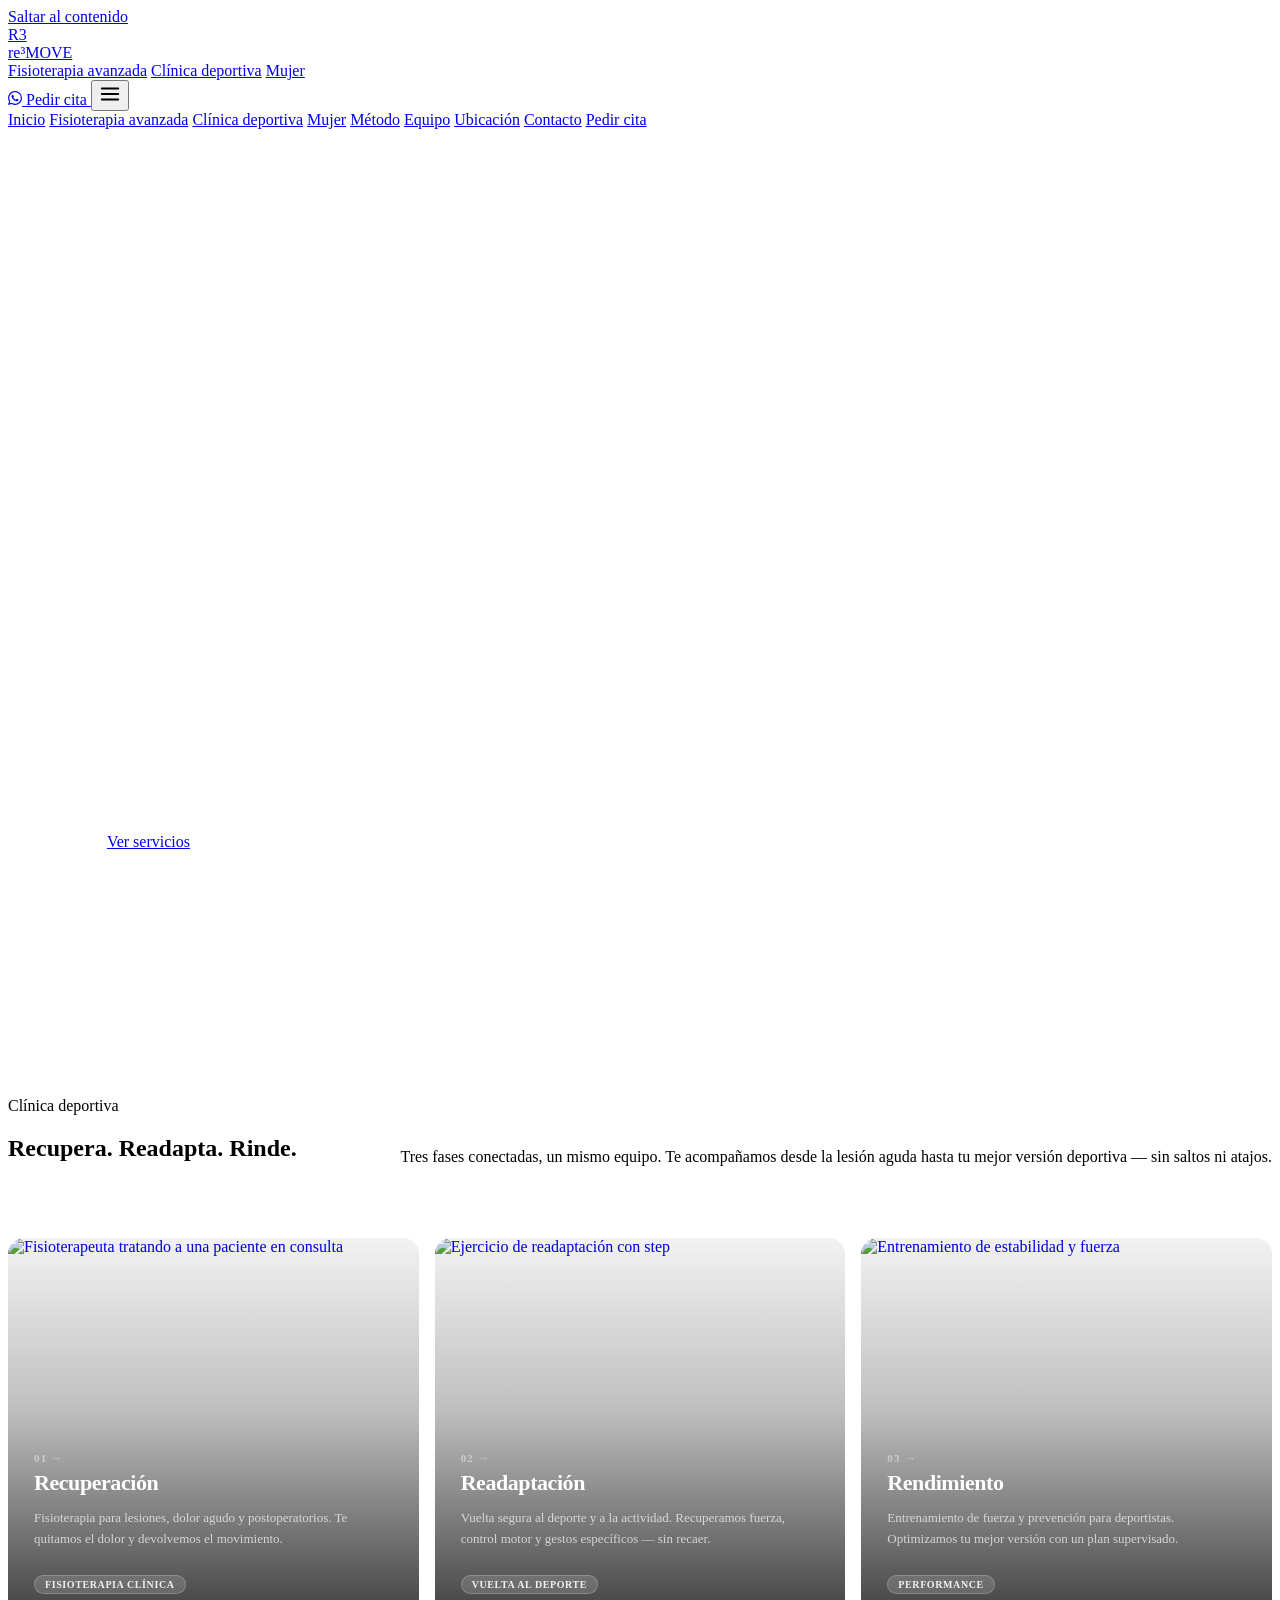
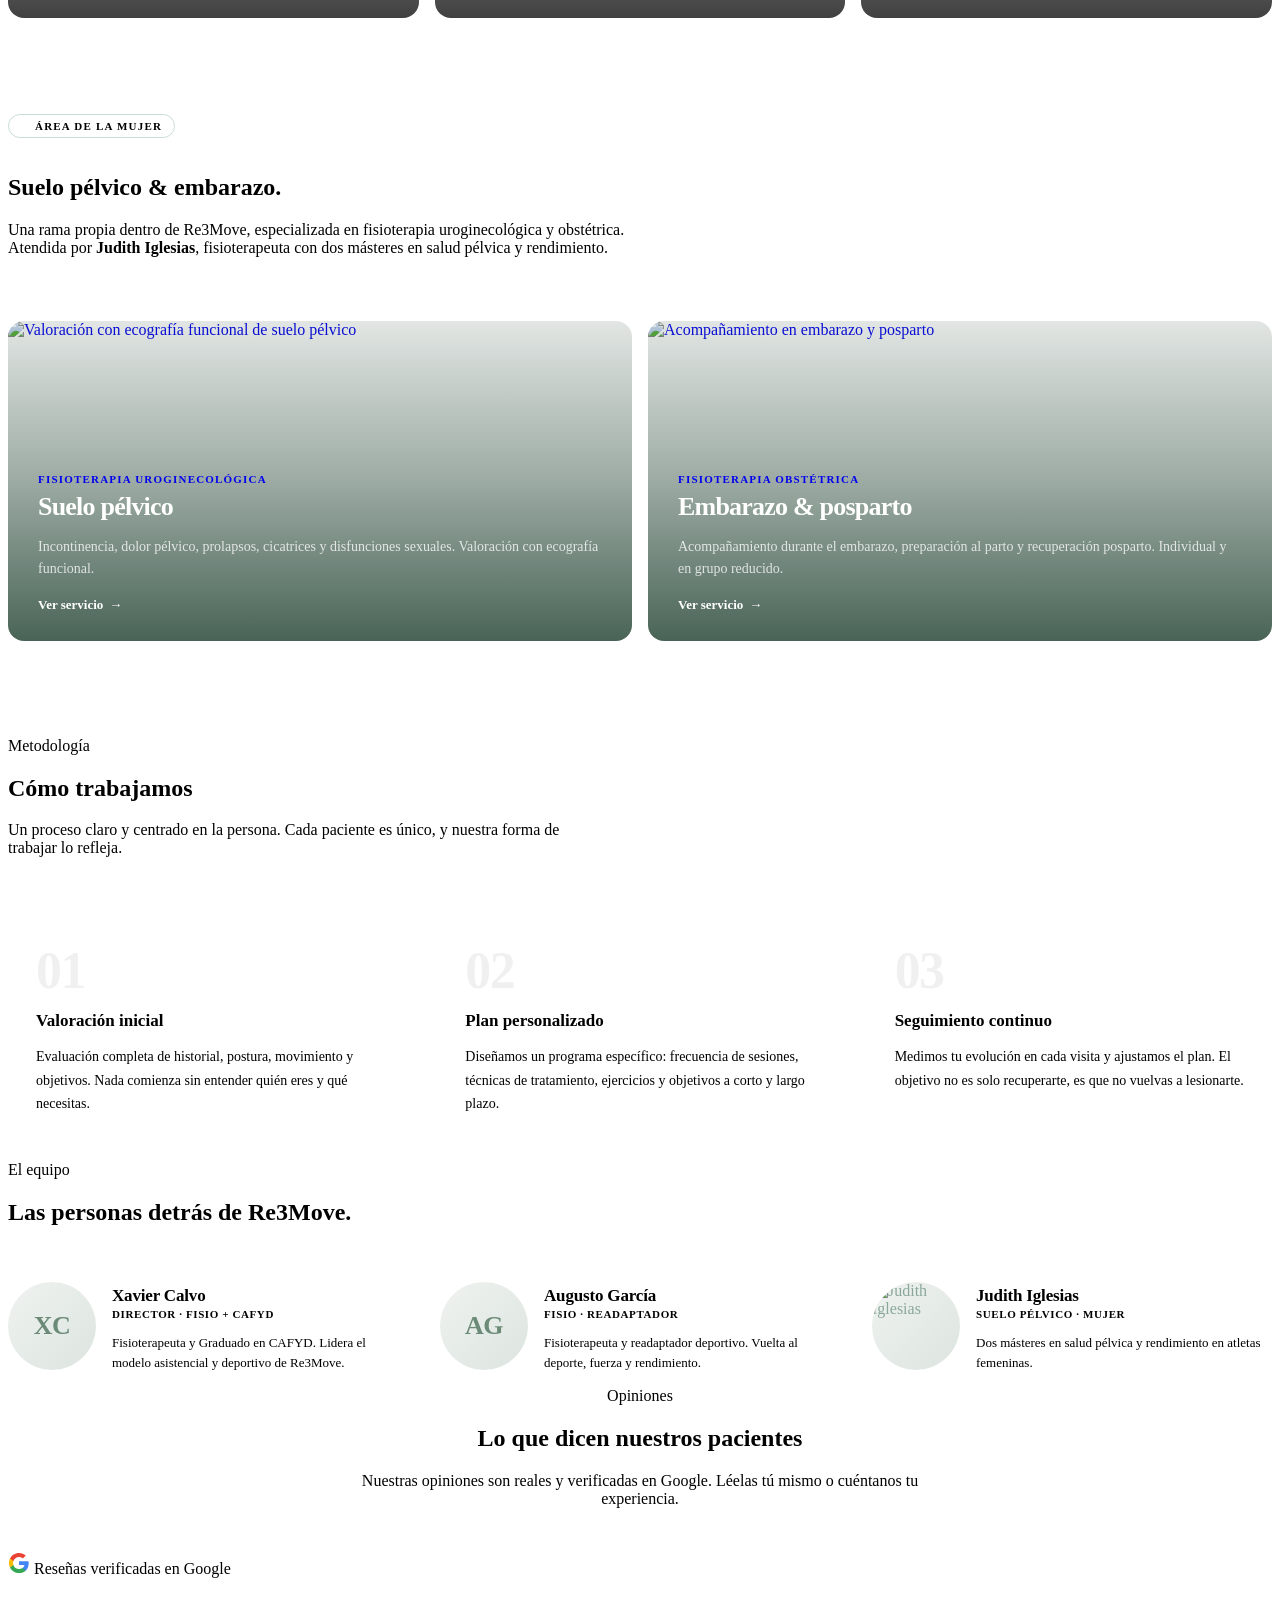
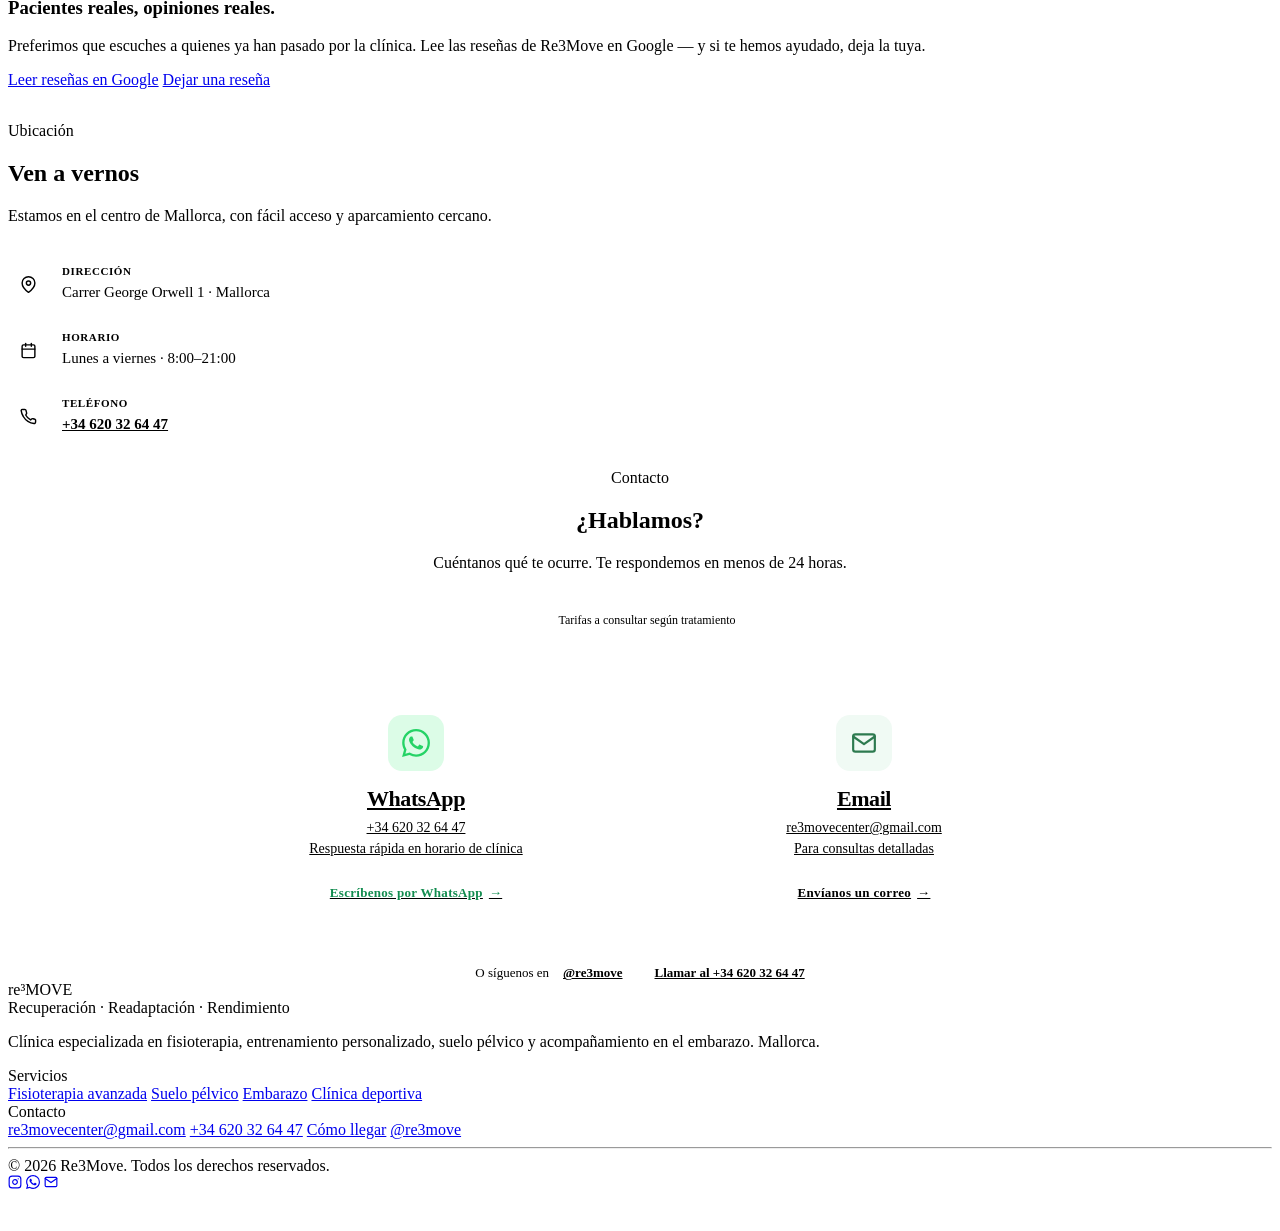
==== public/index.html @ 31ee83a0 "feat(nav): restaurar barra inline en escritorio (3 servicios + Pedir cita) junto a la hamburguesa - " ====
<!DOCTYPE html>
<html lang="es">
<head>
<meta charset="UTF-8">
<meta name="viewport" content="width=device-width, initial-scale=1.0">
<meta name="description" content="Re3Move — Clínica de Recuperación, Readaptación y Rendimiento. Fisioterapia, entrenamiento personalizado, suelo pélvico y embarazo en Mallorca.">
<title>Re3Move — Clínica de Fisioterapia en Mallorca</title>
<link rel="icon" href="/assets/favicon.svg" type="image/svg+xml">
<link rel="apple-touch-icon" href="/assets/icon.svg">
<link rel="canonical" href="https://re3move.es/">
<meta property="og:type" content="website">
<meta property="og:title" content="Re3Move — Clínica de Fisioterapia en Mallorca">
<meta property="og:description" content="Clínica de Recuperación, Readaptación y Rendimiento. Fisioterapia especializada, entrenamiento y suelo pélvico en Mallorca.">
<meta property="og:image" content="/assets/photos/clinic-02-physio-baby.jpeg">
<meta property="og:locale" content="es_ES">
<meta property="og:url" content="https://re3move.es/">
<meta property="og:site_name" content="Re3Move">
<meta property="og:image:alt" content="Re3Move — clínica de fisioterapia en Palma de Mallorca">
<meta name="twitter:card" content="summary_large_image">
<meta name="twitter:title" content="Re3Move — Clínica de Fisioterapia en Mallorca">
<meta name="twitter:description" content="Clínica de Recuperación, Readaptación y Rendimiento. Fisioterapia especializada, entrenamiento y suelo pélvico en Mallorca.">
<meta name="twitter:image" content="/assets/photos/clinic-02-physio-baby.jpeg">
<meta name="theme-color" content="#3a5748">
<meta name="robots" content="index,follow">
<link rel="preconnect" href="https://fonts.googleapis.com">
<link rel="preconnect" href="https://fonts.gstatic.com" crossorigin>
<link rel="stylesheet" href="https://fonts.googleapis.com/css2?family=Syne:wght@400;500;600;700;800&family=DM+Sans:ital,opsz,wght@0,9..40,300;0,9..40,400;0,9..40,500;0,9..40,600;1,9..40,400&family=Barlow+Condensed:wght@500;600;700;800&display=swap">
<link rel="stylesheet" href="/assets/styles.css">
<script type="application/ld+json">
{
  "@context": "https://schema.org",
  "@type": "PhysicalTherapist",
  "name": "Re3Move",
  "address": {
    "@type": "PostalAddress",
    "streetAddress": "Carrer George Orwell 1",
    "addressLocality": "Palma",
    "addressRegion": "Mallorca",
    "addressCountry": "ES"
  },
  "telephone": "+34620326447",
  "email": "re3movecenter@gmail.com",
  "url": "https://re3move.es",
  "openingHours": "Mo-Fr 08:00-21:00",
  "image": "https://re3move.es/assets/photos/clinic-02-physio-baby.jpeg",
  "areaServed": "Palma de Mallorca",
  "sameAs": ["https://www.instagram.com/re3move/"],
  "hasMap": "https://maps.google.com/maps?q=Carrer%20George%20Orwell%201%2C%2007002%20Palma%2C%20Illes%20Balears"
}
</script>
<style>
/* ══════════════════ HERO ═════════════════════════════ */
.hero { min-height: 100vh; background: var(--logo-bg); display: flex; align-items: center; position: relative; overflow: hidden; padding-top: 68px; }
.hero::after { content:''; position:absolute; inset:0; background: radial-gradient(ellipse 70% 60% at 80% 40%, rgba(255,255,255,0.04) 0%, transparent 65%); pointer-events:none; }
.hero-inner { position: relative; z-index: 2; padding: 80px 0; }
.hero-kicker { display: flex; align-items: center; gap: 10px; margin-bottom: 28px; }
.hero-kicker-line { width: 28px; height: 1.5px; background: rgba(255,255,255,0.3); flex-shrink: 0; }
.hero-kicker-text { font-family: var(--font-b); font-size: 12px; font-weight: 500; color: rgba(255,255,255,0.45); letter-spacing: 1.2px; text-transform: uppercase; }
.hero-title { font-family: var(--font-h); font-weight: 800; font-size: clamp(48px, 7.5vw, 96px); color: #fff; line-height: 1.0; letter-spacing: -0.04em; margin-bottom: 28px; }
.hero-title span { color: var(--green-b); }
.hero-sub { font-size: clamp(15px, 1.8vw, 19px); color: rgba(255,255,255,0.5); max-width: 520px; line-height: 1.65; margin-bottom: 44px; font-weight: 300; }
.hero-actions { display: flex; align-items: center; gap: 14px; flex-wrap: wrap; }
.hero-actions .btn-wa { background: rgba(255,255,255,0.12); color: #fff; border: 1.5px solid rgba(255,255,255,0.35); }
.hero-actions .btn-wa:hover { background: rgba(255,255,255,0.22); border-color: rgba(255,255,255,0.6); }
.hero-bottom { display: flex; align-items: center; gap: 32px; margin-top: 72px; padding-top: 36px; border-top: 1px solid rgba(255,255,255,0.07); flex-wrap: wrap; }
.hero-stat { display: flex; flex-direction: column; gap: 2px; }
.hero-stat-num { font-family: var(--font-k); font-weight: 800; font-size: 32px; color: #fff; letter-spacing: -0.03em; line-height: 1; }
.hero-stat-label { font-size: 12px; color: rgba(255,255,255,0.38); letter-spacing: 0.3px; }
.hero-divider { width: 1px; height: 36px; background: rgba(255,255,255,0.1); }

/* ══════════════════ SERVICES ═════════════════════════ */
.services { background: var(--white); }
.services-header { display: flex; justify-content: space-between; align-items: flex-end; margin-bottom: 56px; flex-wrap: wrap; gap: 20px; }
.services-grid { display: grid; grid-template-columns: repeat(3, 1fr); gap: 16px; }
.service-card { border-radius: 16px; overflow: hidden; position: relative; height: 380px; cursor: default; transition: transform 0.2s; display: block; }
.service-card:hover { transform: translateY(-3px); }
.service-card:hover .service-overlay { background: linear-gradient(to top, rgba(0,0,0,0.82) 0%, rgba(0,0,0,0.3) 55%, rgba(0,0,0,0.1) 100%); }
.service-bg { position: absolute; inset: 0; width: 100%; height: 100%; object-fit: cover; object-position: center; transition: transform 0.4s ease; display: block; }
.service-card:hover .service-bg { transform: scale(1.04); }
.service-overlay { position: absolute; inset: 0; background: linear-gradient(to top, rgba(0,0,0,0.75) 0%, rgba(0,0,0,0.25) 55%, rgba(0,0,0,0.05) 100%); transition: background 0.3s; }
.service-body { position: absolute; bottom: 0; left: 0; right: 0; padding: 24px 26px; z-index: 2; }
.service-num { font-family: var(--font-k); font-weight: 700; font-size: 11px; letter-spacing: 1.2px; color: rgba(255,255,255,0.45); margin-bottom: 6px; text-transform: uppercase; }
.service-name { font-family: var(--font-h); font-weight: 800; font-size: 22px; color: #fff; margin-bottom: 8px; letter-spacing: -0.02em; line-height: 1.15; }
.service-desc { font-size: 13px; color: rgba(255,255,255,0.7); line-height: 1.6; }
.service-tag { display: inline-block; margin-top: 12px; font-size: 10px; font-weight: 700; letter-spacing: 0.6px; color: rgba(255,255,255,0.9); background: rgba(255,255,255,0.15); border: 1px solid rgba(255,255,255,0.2); padding: 3px 10px; border-radius: 20px; text-transform: uppercase; }

/* ══════════════════ MUJER ════════════════════════════ */
.mujer { background: var(--bg); padding: 96px 0; }
.mujer-header { display: flex; justify-content: space-between; align-items: flex-end; margin-bottom: 48px; flex-wrap: wrap; gap: 20px; }
.mujer-grid { display: grid; grid-template-columns: 1fr 1fr; gap: 16px; }
.mujer-card { position: relative; height: 320px; border-radius: 16px; overflow: hidden; display: block; transition: transform 0.2s; }
.mujer-card:hover { transform: translateY(-3px); }
.mujer-card:hover .mujer-bg { transform: scale(1.04); }
.mujer-bg { position: absolute; inset: 0; width: 100%; height: 100%; object-fit: cover; object-position: center; transition: transform 0.4s ease; display: block; }
.mujer-overlay { position: absolute; inset: 0; background: linear-gradient(to top, rgba(58,87,72,0.92) 0%, rgba(58,87,72,0.5) 50%, rgba(58,87,72,0.15) 100%); }
.mujer-body { position: absolute; bottom: 0; left: 0; right: 0; padding: 28px 30px; z-index: 2; }
.mujer-eyebrow { font-family: var(--font-b); font-size: 11px; font-weight: 700; letter-spacing: 1.2px; text-transform: uppercase; color: var(--green-b); margin-bottom: 8px; }
.mujer-name { font-family: var(--font-h); font-weight: 800; font-size: 26px; color: #fff; margin-bottom: 10px; letter-spacing: -0.03em; line-height: 1.1; }
.mujer-desc { font-size: 14px; color: rgba(255,255,255,0.78); line-height: 1.6; margin-bottom: 14px; }
.mujer-cta { display: inline-flex; align-items: center; gap: 6px; font-size: 13px; font-weight: 600; color: #fff; }
.mujer-cta::after { content:'→'; transition: transform 0.2s; }
.mujer-card:hover .mujer-cta::after { transform: translateX(4px); }
.mujer-intro { max-width: 640px; }
.mujer-tag { display: inline-flex; align-items: center; gap: 8px; font-size: 11px; font-weight: 700; letter-spacing: 1.2px; text-transform: uppercase; color: var(--green); background: var(--white); border: 1px solid rgba(45,122,79,0.25); padding: 5px 12px; border-radius: 20px; margin-bottom: 16px; }
.mujer-tag-dot { width: 6px; height: 6px; border-radius: 50%; background: var(--green-b); }

/* ══════════════════ METHODOLOGY ══════════════════════ */
.method { background: var(--bg); }
.method-header { max-width: 600px; margin-bottom: 56px; }
.method-steps { display: grid; grid-template-columns: repeat(3, 1fr); gap: 24px; }
.method-step { background: var(--white); border: 1px solid var(--border); border-radius: 14px; padding: 32px 28px; }
.method-num { font-family: var(--font-k); font-weight: 800; font-size: 52px; color: rgba(0,0,0,0.06); line-height: 1; margin-bottom: 14px; letter-spacing: -0.03em; }
.method-name { font-family: var(--font-h); font-weight: 700; font-size: 17px; color: var(--ink); margin-bottom: 10px; }
.method-desc { font-size: 14px; color: var(--muted); line-height: 1.65; }

/* ══════════════════ TEAM ═════════════════════════════ */
.team { background: var(--white); }
.team-header { margin-bottom: 56px; }
.team-grid { display: grid; grid-template-columns: repeat(3, 1fr); gap: 32px; }
.team-card { display: flex; gap: 16px; align-items: flex-start; }
.team-photo { width: 88px; height: 88px; flex-shrink: 0; border-radius: 50%; overflow: hidden; background: linear-gradient(135deg, #eef2f0, #dde5e0); border: 1px solid var(--border); display: flex; align-items: center; justify-content: center; color: #8aa89a; }
.team-photo img { width: 100%; height: 100%; object-fit: cover; object-position: center top; display: block; }
.team-photo-initials { font-family: var(--font-h); font-weight: 800; font-size: 26px; color: #6b8a78; letter-spacing: -0.02em; }
.team-info { flex: 1; min-width: 0; padding-top: 4px; }
.team-name { font-family: var(--font-h); font-weight: 700; font-size: 17px; color: var(--ink); margin-bottom: 2px; letter-spacing: -0.01em; }
.team-role { font-size: 11px; font-weight: 700; color: var(--green); margin-bottom: 8px; text-transform: uppercase; letter-spacing: 0.6px; }
.team-bio { font-size: 13px; color: var(--muted); line-height: 1.6; }

/* ══════════════════ LOCATION ═════════════════════════ */
.location { background: var(--bg); }
.location-inner { display: grid; grid-template-columns: 1fr 1fr; gap: 64px; align-items: center; }
.location-map { border-radius: 16px; height: 380px; overflow: hidden; border: 1px solid var(--border); }
.location-map iframe { width: 100%; height: 100%; border: 0; display: block; }
.location-items { display: flex; flex-direction: column; gap: 26px; }
.loc-item { display: flex; gap: 14px; align-items: flex-start; }
.loc-icon { width: 40px; height: 40px; background: var(--white); border: 1px solid var(--border); border-radius: 10px; display: flex; align-items: center; justify-content: center; color: var(--green); flex-shrink: 0; }
.loc-label { font-size: 11px; font-weight: 700; letter-spacing: 0.6px; text-transform: uppercase; color: var(--faint); margin-bottom: 4px; }
.loc-value { font-size: 15px; color: var(--text); font-weight: 500; line-height: 1.5; }
.loc-value a { color: var(--green); font-weight: 600; }

/* ══════════════════ CONTACT ══════════════════════════ */
.contact { background: var(--white); }
.contact-inner { max-width: 880px; margin: 0 auto; text-align: center; }
.contact-inner .section-sub { max-width: 560px; margin-left: auto; margin-right: auto; }
.contact-note { display: inline-flex; align-items: center; gap: 8px; margin-top: 18px; padding: 7px 14px; background: var(--bg); border: 1px solid var(--border); border-radius: 100px; font-size: 12px; color: var(--muted); font-weight: 500; }
.contact-note-dot { width: 6px; height: 6px; border-radius: 50%; background: var(--green-b); }
.contact-channels { display: grid; grid-template-columns: 1fr 1fr; gap: 16px; margin-top: 44px; }
.ch-btn-big { display: flex; flex-direction: column; align-items: center; gap: 16px; padding: 36px 28px; border-radius: 18px; border: 1.5px solid var(--border); background: var(--white); transition: all 0.2s; color: var(--ink); text-align: center; }
.ch-btn-big:hover { border-color: var(--ink); transform: translateY(-3px); box-shadow: 0 8px 28px rgba(0,0,0,0.07); }
.ch-btn-big .ch-icon { width: 56px; height: 56px; border-radius: 14px; display: flex; align-items: center; justify-content: center; flex-shrink: 0; }
.ch-btn-big .ch-label { font-family: var(--font-h); font-size: 22px; font-weight: 800; color: var(--ink); letter-spacing: -0.02em; line-height: 1.1; }
.ch-btn-big .ch-sub { font-size: 14px; color: var(--muted); margin-top: 6px; line-height: 1.5; }
.ch-btn-big .ch-cta { display: inline-flex; align-items: center; gap: 6px; margin-top: 10px; font-size: 13px; font-weight: 700; letter-spacing: 0.3px; }
.ch-btn-big.wa .ch-cta { color: #128c4f; }
.ch-btn-big.em .ch-cta { color: var(--green); }
.ch-btn-big .ch-cta::after { content:'→'; transition: transform 0.2s; }
.ch-btn-big:hover .ch-cta::after { transform: translateX(3px); }
.contact-extra { margin-top: 28px; display: flex; align-items: center; justify-content: center; gap: 14px; flex-wrap: wrap; font-size: 13px; color: var(--muted); }
.contact-extra a { color: var(--ink); font-weight: 600; transition: color 0.15s; }
.contact-extra a:hover { color: var(--green); }
.contact-extra .sep { width: 4px; height: 4px; border-radius: 50%; background: var(--border); }

/* ══════════════════ TESTIMONIALS ═════════════════════ */
.testimonials { background: var(--bg); }
.test-header { margin-bottom: 52px; }

/* ══════════════════ RESPONSIVE ═══════════════════════ */
@media (max-width: 900px) {
  .services-grid { grid-template-columns: 1fr; }
  .mujer-grid { grid-template-columns: 1fr; }
  .method-steps { grid-template-columns: 1fr; }
  .team-grid { grid-template-columns: repeat(2, 1fr); }
  .location-inner { grid-template-columns: 1fr; }
  .contact-channels { grid-template-columns: 1fr; }
}
@media (max-width: 600px) {
  .team-grid { grid-template-columns: 1fr; }
}
</style>
</head>
<body>
<a href="#main" class="skip-link">Saltar al contenido</a>

<!-- NAV -->
<nav class="nav" id="nav">
  <div class="container">
    <div class="nav-inner">
      <a href="/" class="nav-logo">
        <div class="nav-logo-mark">R3</div>
        <span class="nav-logo-name">re³MOVE</span>
      </a>
      <div class="nav-links">
        <a href="/fisioterapia-avanzada" data-nav="fisioterapia-avanzada">Fisioterapia avanzada</a>
        <a href="/clinica-deportiva" data-nav="clinica-deportiva">Clínica deportiva</a>
        <a href="/mujer" data-nav="mujer">Mujer</a>
      </div>
      <div class="nav-right">
        <a href="https://wa.me/34620326447" target="_blank" rel="noopener" class="nav-cta">
          <svg width="14" height="14" viewBox="0 0 24 24" fill="currentColor" aria-hidden="true" focusable="false"><path d="M17.472 14.382c-.297-.149-1.758-.867-2.03-.967-.273-.099-.471-.148-.67.15-.197.297-.767.966-.94 1.164-.173.199-.347.223-.644.075-.297-.15-1.255-.463-2.39-1.475-.883-.788-1.48-1.761-1.653-2.059-.173-.297-.018-.458.13-.606.134-.133.298-.347.446-.52.149-.174.198-.298.298-.497.099-.198.05-.371-.025-.52-.075-.149-.669-1.612-.916-2.207-.242-.579-.487-.5-.669-.51-.173-.008-.371-.01-.57-.01-.198 0-.52.074-.792.372-.272.297-1.04 1.016-1.04 2.479 0 1.462 1.065 2.875 1.213 3.074.149.198 2.096 3.2 5.077 4.487.709.306 1.262.489 1.694.625.712.227 1.36.195 1.871.118.571-.085 1.758-.719 2.006-1.413.248-.694.248-1.289.173-1.413-.074-.124-.272-.198-.57-.347m-5.421 7.403h-.004a9.87 9.87 0 0 1-5.031-1.378l-.361-.214-3.741.982.998-3.648-.235-.374a9.86 9.86 0 0 1-1.51-5.26c.001-5.45 4.436-9.884 9.888-9.884 2.64 0 5.122 1.03 6.988 2.898a9.825 9.825 0 0 1 2.893 6.994c-.003 5.45-4.437 9.884-9.885 9.884m8.413-18.297A11.815 11.815 0 0 0 12.05 0C5.495 0 .16 5.335.157 11.892c0 2.096.547 4.142 1.588 5.945L.057 24l6.305-1.654a11.882 11.882 0 0 0 5.683 1.448h.005c6.554 0 11.89-5.335 11.893-11.893a11.821 11.821 0 0 0-3.48-8.413Z"/></svg>
          Pedir cita
        </a>
        <button class="hamburger" id="hamburger" aria-label="Menú" aria-expanded="false" aria-controls="mobileMenu">
          <svg width="22" height="22" viewBox="0 0 24 24" fill="none" stroke="currentColor" stroke-width="2" stroke-linecap="round" aria-hidden="true" focusable="false"><line x1="3" y1="6" x2="21" y2="6"/><line x1="3" y1="12" x2="21" y2="12"/><line x1="3" y1="18" x2="21" y2="18"/></svg>
        </button>
      </div>
    </div>
  </div>
</nav>

<!-- MOBILE MENU -->
<div class="mobile-menu" id="mobileMenu" role="dialog" aria-label="Menú de navegación">
  <a href="/" data-nav="inicio" aria-current="page">Inicio</a>
  <a href="/fisioterapia-avanzada" data-nav="fisioterapia-avanzada">Fisioterapia avanzada</a>
  <a href="/clinica-deportiva" data-nav="clinica-deportiva">Clínica deportiva</a>
  <a href="/mujer" data-nav="mujer">Mujer</a>
  <a href="/#metodologia">Método</a>
  <a href="/#equipo">Equipo</a>
  <a href="/#ubicacion">Ubicación</a>
  <a href="/#contacto">Contacto</a>
  <a href="https://wa.me/34620326447" target="_blank" rel="noopener" class="mm-cta">Pedir cita</a>
</div>

<main id="main">

<!-- HERO -->
<section class="hero" id="inicio">
  <div class="container">
    <div class="hero-inner">
      <div class="hero-kicker fade-up">
        <div class="hero-kicker-line"></div>
        <span class="hero-kicker-text">Clínica de Fisioterapia — Mallorca</span>
      </div>
      <h1 class="hero-title fade-up d1">
        Recupera.<br>Readapta.<br>Rinde.
      </h1>
      <p class="hero-sub fade-up d2">
        Te acompañamos desde la lesión hasta el rendimiento óptimo. Fisioterapia especializada, entrenamiento y atención integral para que te muevas mejor cada día.
      </p>
      <div class="hero-actions fade-up d3">
        <a href="https://wa.me/34620326447" target="_blank" class="btn-wa">
          <svg width="18" height="18" viewBox="0 0 24 24" fill="currentColor" aria-hidden="true" focusable="false"><path d="M17.472 14.382c-.297-.149-1.758-.867-2.03-.967-.273-.099-.471-.148-.67.15-.197.297-.767.966-.94 1.164-.173.199-.347.223-.644.075-.297-.15-1.255-.463-2.39-1.475-.883-.788-1.48-1.761-1.653-2.059-.173-.297-.018-.458.13-.606.134-.133.298-.347.446-.52.149-.174.198-.298.298-.497.099-.198.05-.371-.025-.52-.075-.149-.669-1.612-.916-2.207-.242-.579-.487-.5-.669-.51-.173-.008-.371-.01-.57-.01-.198 0-.52.074-.792.372-.272.297-1.04 1.016-1.04 2.479 0 1.462 1.065 2.875 1.213 3.074.149.198 2.096 3.2 5.077 4.487.709.306 1.262.489 1.694.625.712.227 1.36.195 1.871.118.571-.085 1.758-.719 2.006-1.413.248-.694.248-1.289.173-1.413-.074-.124-.272-.198-.57-.347m-5.421 7.403h-.004a9.87 9.87 0 0 1-5.031-1.378l-.361-.214-3.741.982.998-3.648-.235-.374a9.86 9.86 0 0 1-1.51-5.26c.001-5.45 4.436-9.884 9.888-9.884 2.64 0 5.122 1.03 6.988 2.898a9.825 9.825 0 0 1 2.893 6.994c-.003 5.45-4.437 9.884-9.885 9.884m8.413-18.297A11.815 11.815 0 0 0 12.05 0C5.495 0 .16 5.335.157 11.892c0 2.096.547 4.142 1.588 5.945L.057 24l6.305-1.654a11.882 11.882 0 0 0 5.683 1.448h.005c6.554 0 11.89-5.335 11.893-11.893a11.821 11.821 0 0 0-3.48-8.413Z"/></svg>
          Pedir cita
        </a>
        <a href="#servicios" class="btn-ghost">Ver servicios</a>
      </div>
      <div class="hero-bottom fade-up d4">
        <div class="hero-stat"><span class="hero-stat-num">+2.000</span><span class="hero-stat-label">Personas tratadas</span></div>
        <div class="hero-divider"></div>
        <div class="hero-stat"><span class="hero-stat-num">3</span><span class="hero-stat-label">Pilares de tratamiento</span></div>
        <div class="hero-divider"></div>
        <div class="hero-stat"><span class="hero-stat-num">8+</span><span class="hero-stat-label">Años de experiencia</span></div>
      </div>
    </div>
  </div>
</section>

<!-- SERVICES -->
<section class="section services" id="servicios">
  <div class="container">
    <div class="services-header">
      <div>
        <div class="tag">Clínica deportiva</div>
        <h2 class="section-title">Recupera. Readapta. Rinde.</h2>
      </div>
      <p class="section-sub">Tres fases conectadas, un mismo equipo. Te acompañamos desde la lesión aguda hasta tu mejor versión deportiva — sin saltos ni atajos.</p>
    </div>
    <div class="services-grid">
      <a href="/fisioterapia-avanzada.html" class="service-card">
        <img class="service-bg" src="/assets/photos/clinic-02-physio-baby.jpeg" alt="Fisioterapeuta tratando a una paciente en consulta" width="724" height="1086" decoding="async">
        <div class="service-overlay"></div>
        <div class="service-body">
          <div class="service-num">01 →</div>
          <div class="service-name">Recuperación</div>
          <p class="service-desc">Fisioterapia para lesiones, dolor agudo y postoperatorios. Te quitamos el dolor y devolvemos el movimiento.</p>
          <span class="service-tag">Fisioterapia clínica</span>
        </div>
      </a>
      <a href="/clinica-deportiva.html" class="service-card">
        <img class="service-bg" src="/assets/photos/training-03-step-up.png" alt="Ejercicio de readaptación con step" loading="lazy" width="1284" height="1610" decoding="async">
        <div class="service-overlay"></div>
        <div class="service-body">
          <div class="service-num">02 →</div>
          <div class="service-name">Readaptación</div>
          <p class="service-desc">Vuelta segura al deporte y a la actividad. Recuperamos fuerza, control motor y gestos específicos — sin recaer.</p>
          <span class="service-tag">Vuelta al deporte</span>
        </div>
      </a>
      <a href="/clinica-deportiva.html#rendimiento" class="service-card">
        <img class="service-bg" src="/assets/photos/training-01-stability.png" alt="Entrenamiento de estabilidad y fuerza" loading="lazy" width="1284" height="1735" decoding="async">
        <div class="service-overlay"></div>
        <div class="service-body">
          <div class="service-num">03 →</div>
          <div class="service-name">Rendimiento</div>
          <p class="service-desc">Entrenamiento de fuerza y prevención para deportistas. Optimizamos tu mejor versión con un plan supervisado.</p>
          <span class="service-tag">Performance</span>
        </div>
      </a>
    </div>
  </div>
</section>

<!-- MUJER -->
<section class="mujer" id="mujer">
  <div class="container">
    <div class="mujer-header">
      <div class="mujer-intro">
        <span class="mujer-tag"><span class="mujer-tag-dot"></span>Área de la mujer</span>
        <h2 class="section-title">Suelo pélvico &amp; embarazo.</h2>
        <p class="section-sub" style="margin-top:14px;">Una rama propia dentro de Re3Move, especializada en fisioterapia uroginecológica y obstétrica. Atendida por <strong style="color:var(--ink);">Judith Iglesias</strong>, fisioterapeuta con dos másteres en salud pélvica y rendimiento.</p>
      </div>
    </div>
    <div class="mujer-grid">
      <a href="/mujer.html#suelo-pelvico" class="mujer-card">
        <img class="mujer-bg" src="/assets/photos/clinic-03-ecografia.jpeg" alt="Valoración con ecografía funcional de suelo pélvico" loading="lazy" width="1536" height="2048" decoding="async">
        <div class="mujer-overlay"></div>
        <div class="mujer-body">
          <div class="mujer-eyebrow">Fisioterapia uroginecológica</div>
          <div class="mujer-name">Suelo pélvico</div>
          <p class="mujer-desc">Incontinencia, dolor pélvico, prolapsos, cicatrices y disfunciones sexuales. Valoración con ecografía funcional.</p>
          <span class="mujer-cta">Ver servicio</span>
        </div>
      </a>
      <a href="/mujer.html#embarazo" class="mujer-card">
        <img class="mujer-bg" src="/assets/photos/clinic-05-pregnancy-side.jpeg" alt="Acompañamiento en embarazo y posparto" loading="lazy" width="1536" height="2048" decoding="async">
        <div class="mujer-overlay"></div>
        <div class="mujer-body">
          <div class="mujer-eyebrow">Fisioterapia obstétrica</div>
          <div class="mujer-name">Embarazo &amp; posparto</div>
          <p class="mujer-desc">Acompañamiento durante el embarazo, preparación al parto y recuperación posparto. Individual y en grupo reducido.</p>
          <span class="mujer-cta">Ver servicio</span>
        </div>
      </a>
    </div>
  </div>
</section>

<!-- METHODOLOGY -->
<section class="section method" id="metodologia">
  <div class="container">
    <div class="method-header">
      <div class="tag">Metodología</div>
      <h2 class="section-title">Cómo trabajamos</h2>
      <p class="section-sub">Un proceso claro y centrado en la persona. Cada paciente es único, y nuestra forma de trabajar lo refleja.</p>
    </div>
    <div class="method-steps">
      <div class="method-step">
        <div class="method-num">01</div>
        <div class="method-name">Valoración inicial</div>
        <p class="method-desc">Evaluación completa de historial, postura, movimiento y objetivos. Nada comienza sin entender quién eres y qué necesitas.</p>
      </div>
      <div class="method-step">
        <div class="method-num">02</div>
        <div class="method-name">Plan personalizado</div>
        <p class="method-desc">Diseñamos un programa específico: frecuencia de sesiones, técnicas de tratamiento, ejercicios y objetivos a corto y largo plazo.</p>
      </div>
      <div class="method-step">
        <div class="method-num">03</div>
        <div class="method-name">Seguimiento continuo</div>
        <p class="method-desc">Medimos tu evolución en cada visita y ajustamos el plan. El objetivo no es solo recuperarte, es que no vuelvas a lesionarte.</p>
      </div>
    </div>
  </div>
</section>

<!-- TEAM -->
<section class="section team" id="equipo">
  <div class="container">
    <div class="team-header">
      <div class="tag">El equipo</div>
      <h2 class="section-title">Las personas detrás de Re3Move.</h2>
    </div>
    <div class="team-grid">
      <div class="team-card">
        <div class="team-photo">
          <span class="team-photo-initials">XC</span>
        </div>
        <div class="team-info">
          <div class="team-name">Xavier Calvo</div>
          <div class="team-role">Director · Fisio + CAFYD</div>
          <p class="team-bio">Fisioterapeuta y Graduado en CAFYD. Lidera el modelo asistencial y deportivo de Re3Move.</p>
        </div>
      </div>
      <div class="team-card">
        <div class="team-photo">
          <span class="team-photo-initials">AG</span>
        </div>
        <div class="team-info">
          <div class="team-name">Augusto García</div>
          <div class="team-role">Fisio · Readaptador</div>
          <p class="team-bio">Fisioterapeuta y readaptador deportivo. Vuelta al deporte, fuerza y rendimiento.</p>
        </div>
      </div>
      <div class="team-card">
        <div class="team-photo">
          <img src="/assets/photos/clinic-07-judith-pelvis.jpeg" alt="Judith Iglesias" loading="lazy" />
        </div>
        <div class="team-info">
          <div class="team-name">Judith Iglesias</div>
          <div class="team-role">Suelo pélvico · Mujer</div>
          <p class="team-bio">Dos másteres en salud pélvica y rendimiento en atletas femeninas.</p>
        </div>
      </div>
    </div>
  </div>
</section>

<!-- TESTIMONIALS -->
<section class="section testimonials" id="testimonios">
  <div class="container">
    <div class="test-header" style="text-align:center;max-width:560px;margin:0 auto 44px;">
      <div class="tag">Opiniones</div>
      <h2 class="section-title">Lo que dicen nuestros pacientes</h2>
      <p class="section-sub" style="margin:14px auto 0;">Nuestras opiniones son reales y verificadas en Google. Léelas tú mismo o cuéntanos tu experiencia.</p>
    </div>
    <div class="reviews-panel">
      <div class="reviews-logo">
        <svg width="22" height="22" viewBox="0 0 24 24" xmlns="http://www.w3.org/2000/svg" aria-hidden="true" focusable="false"><path d="M22.56 12.25c0-.78-.07-1.53-.2-2.25H12v4.26h5.92c-.26 1.37-1.04 2.53-2.21 3.31v2.77h3.57c2.08-1.92 3.28-4.74 3.28-8.09z" fill="#4285F4"/><path d="M12 23c2.97 0 5.46-.98 7.28-2.66l-3.57-2.77c-.98.66-2.23 1.06-3.71 1.06-2.86 0-5.29-1.93-6.16-4.53H2.18v2.84C3.99 20.53 7.7 23 12 23z" fill="#34A853"/><path d="M5.84 14.09c-.22-.66-.35-1.36-.35-2.09s.13-1.43.35-2.09V7.07H2.18C1.43 8.55 1 10.22 1 12s.43 3.45 1.18 4.93l3.66-2.84z" fill="#FBBC05"/><path d="M12 5.38c1.62 0 3.06.56 4.21 1.64l3.15-3.15C17.45 2.09 14.97 1 12 1 7.7 1 3.99 3.47 2.18 7.07l3.66 2.84c.87-2.6 3.3-4.53 6.16-4.53z" fill="#EA4335"/></svg>
        <span>Reseñas verificadas en Google</span>
      </div>
      <h3>Pacientes reales, opiniones reales.</h3>
      <p>Preferimos que escuches a quienes ya han pasado por la clínica. Lee las reseñas de Re3Move en Google — y si te hemos ayudado, deja la tuya.</p>
      <div class="reviews-actions">
        <a href="https://share.google/M8TjRifNDFBQa3QtY" target="_blank" rel="noopener" class="btn-primary">Leer reseñas en Google</a>
        <a href="https://g.page/r/CYDagfJmTET-EBM/review" target="_blank" rel="noopener" class="btn-secondary">Dejar una reseña</a>
      </div>
    </div>
  </div>
</section>

<!-- LOCATION -->
<section class="section location" id="ubicacion">
  <div class="container">
    <div class="location-inner">
      <div>
        <div class="tag">Ubicación</div>
        <h2 class="section-title">Ven a vernos</h2>
        <p class="section-sub" style="margin-bottom:40px;">Estamos en el centro de Mallorca, con fácil acceso y aparcamiento cercano.</p>
        <div class="location-items">
          <div class="loc-item">
            <div class="loc-icon"><svg width="17" height="17" viewBox="0 0 24 24" fill="none" stroke="currentColor" stroke-width="2" stroke-linecap="round" stroke-linejoin="round" aria-hidden="true" focusable="false"><path d="M21 10c0 7-9 13-9 13s-9-6-9-13a9 9 0 0 1 18 0z"/><circle cx="12" cy="10" r="3"/></svg></div>
            <div><div class="loc-label">Dirección</div><div class="loc-value">Carrer George Orwell 1 · Mallorca</div></div>
          </div>
          <div class="loc-item">
            <div class="loc-icon"><svg width="17" height="17" viewBox="0 0 24 24" fill="none" stroke="currentColor" stroke-width="2" stroke-linecap="round" stroke-linejoin="round" aria-hidden="true" focusable="false"><rect x="3" y="4" width="18" height="18" rx="2"/><line x1="3" y1="10" x2="21" y2="10"/><line x1="8" y1="2" x2="8" y2="6"/><line x1="16" y1="2" x2="16" y2="6"/></svg></div>
            <div><div class="loc-label">Horario</div><div class="loc-value">Lunes a viernes · 8:00–21:00</div></div>
          </div>
          <div class="loc-item">
            <div class="loc-icon"><svg width="17" height="17" viewBox="0 0 24 24" fill="none" stroke="currentColor" stroke-width="2" stroke-linecap="round" stroke-linejoin="round" aria-hidden="true" focusable="false"><path d="M22 16.92v3a2 2 0 0 1-2.18 2 19.79 19.79 0 0 1-8.63-3.07A19.5 19.5 0 0 1 4.69 12 19.79 19.79 0 0 1 1.61 3.41 2 2 0 0 1 3.58 2h3a2 2 0 0 1 2 1.72c.127.96.361 1.903.7 2.81a2 2 0 0 1-.45 2.11L8.09 9.91A16 16 0 0 0 15 16.91l1.27-1.27a2 2 0 0 1 2.11-.45c.907.339 1.85.573 2.81.7A2 2 0 0 1 22 16.92z"/></svg></div>
            <div><div class="loc-label">Teléfono</div><div class="loc-value"><a href="tel:+34620326447">+34 620 32 64 47</a></div></div>
          </div>
        </div>
      </div>
      <div class="location-map">
        <iframe
          src="https://maps.google.com/maps?q=Carrer%20George%20Orwell%201%2C%2007002%20Palma%2C%20Illes%20Balears&output=embed"
          allowfullscreen=""
          loading="lazy"
          referrerpolicy="no-referrer-when-downgrade"
          title="Ubicación Re3Move — Carrer George Orwell 1, Palma de Mallorca">
        </iframe>
      </div>
    </div>
  </div>
</section>

<!-- CONTACT -->
<section class="section contact" id="contacto">
  <div class="container">
    <div class="contact-inner">
      <div class="tag">Contacto</div>
      <h2 class="section-title">¿Hablamos?</h2>
      <p class="section-sub">Cuéntanos qué te ocurre. Te respondemos en menos de 24 horas.</p>
      <div class="contact-note">
        <span class="contact-note-dot"></span>
        <span>Tarifas a consultar según tratamiento</span>
      </div>
      <div class="contact-channels">
        <a href="https://wa.me/34620326447" target="_blank" class="ch-btn-big wa">
          <div class="ch-icon" style="background:#dcfce7;">
            <svg width="28" height="28" viewBox="0 0 24 24" fill="#25d366" aria-hidden="true" focusable="false"><path d="M17.472 14.382c-.297-.149-1.758-.867-2.03-.967-.273-.099-.471-.148-.67.15-.197.297-.767.966-.94 1.164-.173.199-.347.223-.644.075-.297-.15-1.255-.463-2.39-1.475-.883-.788-1.48-1.761-1.653-2.059-.173-.297-.018-.458.13-.606.134-.133.298-.347.446-.52.149-.174.198-.298.298-.497.099-.198.05-.371-.025-.52-.075-.149-.669-1.612-.916-2.207-.242-.579-.487-.5-.669-.51-.173-.008-.371-.01-.57-.01-.198 0-.52.074-.792.372-.272.297-1.04 1.016-1.04 2.479 0 1.462 1.065 2.875 1.213 3.074.149.198 2.096 3.2 5.077 4.487.709.306 1.262.489 1.694.625.712.227 1.36.195 1.871.118.571-.085 1.758-.719 2.006-1.413.248-.694.248-1.289.173-1.413-.074-.124-.272-.198-.57-.347m-5.421 7.403h-.004a9.87 9.87 0 0 1-5.031-1.378l-.361-.214-3.741.982.998-3.648-.235-.374a9.86 9.86 0 0 1-1.51-5.26c.001-5.45 4.436-9.884 9.888-9.884 2.64 0 5.122 1.03 6.988 2.898a9.825 9.825 0 0 1 2.893 6.994c-.003 5.45-4.437 9.884-9.885 9.884m8.413-18.297A11.815 11.815 0 0 0 12.05 0C5.495 0 .16 5.335.157 11.892c0 2.096.547 4.142 1.588 5.945L.057 24l6.305-1.654a11.882 11.882 0 0 0 5.683 1.448h.005c6.554 0 11.89-5.335 11.893-11.893a11.821 11.821 0 0 0-3.48-8.413Z"/></svg>
          </div>
          <div>
            <div class="ch-label">WhatsApp</div>
            <div class="ch-sub">+34 620 32 64 47<br>Respuesta rápida en horario de clínica</div>
          </div>
          <span class="ch-cta">Escríbenos por WhatsApp</span>
        </a>
        <a href="mailto:re3movecenter@gmail.com" class="ch-btn-big em">
          <div class="ch-icon" style="background:#f0faf4;">
            <svg width="26" height="26" viewBox="0 0 24 24" fill="none" stroke="#2d7a4f" stroke-width="2" stroke-linecap="round" stroke-linejoin="round" aria-hidden="true" focusable="false"><path d="M4 4h16c1.1 0 2 .9 2 2v12c0 1.1-.9 2-2 2H4c-1.1 0-2-.9-2-2V6c0-1.1.9-2 2-2z"/><polyline points="22,6 12,13 2,6"/></svg>
          </div>
          <div>
            <div class="ch-label">Email</div>
            <div class="ch-sub">re3movecenter@gmail.com<br>Para consultas detalladas</div>
          </div>
          <span class="ch-cta">Envíanos un correo</span>
        </a>
      </div>
      <div class="contact-extra">
        <span>O síguenos en</span>
        <a href="https://www.instagram.com/re3move/" target="_blank">@re3move</a>
        <span class="sep"></span>
        <a href="tel:+34620326447">Llamar al +34 620 32 64 47</a>
      </div>
    </div>
  </div>
</section>

</main>

<!-- FOOTER -->
<footer class="footer">
  <div class="container">
    <div class="footer-inner">
      <div class="footer-top">
        <div>
          <div class="footer-brand-name">re³MOVE</div>
          <div class="footer-tagline">Recuperación · Readaptación · Rendimiento</div>
          <p class="footer-desc">Clínica especializada en fisioterapia, entrenamiento personalizado, suelo pélvico y acompañamiento en el embarazo. Mallorca.</p>
        </div>
        <div>
          <div class="footer-col-title">Servicios</div>
          <div class="footer-links">
            <a href="/fisioterapia-avanzada.html">Fisioterapia avanzada</a>
            <a href="/mujer.html#suelo-pelvico">Suelo pélvico</a>
            <a href="/mujer.html#embarazo">Embarazo</a>
            <a href="/clinica-deportiva.html">Clínica deportiva</a>
          </div>
        </div>
        <div>
          <div class="footer-col-title">Contacto</div>
          <div class="footer-links">
            <a href="mailto:re3movecenter@gmail.com">re3movecenter@gmail.com</a>
            <a href="tel:+34620326447">+34 620 32 64 47</a>
            <a href="#ubicacion">Cómo llegar</a>
            <a href="https://www.instagram.com/re3move/" target="_blank">@re3move</a>
          </div>
        </div>
      </div>
      <hr class="footer-divider">
      <div class="footer-bottom">
        <span class="footer-copy">© 2026 Re3Move. Todos los derechos reservados.</span>
        <div class="footer-socials">
          <a href="https://www.instagram.com/re3move/" target="_blank" class="soc" aria-label="Instagram"><svg width="14" height="14" viewBox="0 0 24 24" fill="none" stroke="currentColor" stroke-width="2" stroke-linecap="round" aria-hidden="true" focusable="false"><rect x="2" y="2" width="20" height="20" rx="5" ry="5"/><path d="M16 11.37A4 4 0 1 1 12.63 8 4 4 0 0 1 16 11.37z"/><line x1="17.5" y1="6.5" x2="17.51" y2="6.5"/></svg></a>
          <a href="https://wa.me/34620326447" target="_blank" class="soc" aria-label="WhatsApp"><svg width="14" height="14" viewBox="0 0 24 24" fill="currentColor" aria-hidden="true" focusable="false"><path d="M17.472 14.382c-.297-.149-1.758-.867-2.03-.967-.273-.099-.471-.148-.67.15-.197.297-.767.966-.94 1.164-.173.199-.347.223-.644.075-.297-.15-1.255-.463-2.39-1.475-.883-.788-1.48-1.761-1.653-2.059-.173-.297-.018-.458.13-.606.134-.133.298-.347.446-.52.149-.174.198-.298.298-.497.099-.198.05-.371-.025-.52-.075-.149-.669-1.612-.916-2.207-.242-.579-.487-.5-.669-.51-.173-.008-.371-.01-.57-.01-.198 0-.52.074-.792.372-.272.297-1.04 1.016-1.04 2.479 0 1.462 1.065 2.875 1.213 3.074.149.198 2.096 3.2 5.077 4.487.709.306 1.262.489 1.694.625.712.227 1.36.195 1.871.118.571-.085 1.758-.719 2.006-1.413.248-.694.248-1.289.173-1.413-.074-.124-.272-.198-.57-.347m-5.421 7.403h-.004a9.87 9.87 0 0 1-5.031-1.378l-.361-.214-3.741.982.998-3.648-.235-.374a9.86 9.86 0 0 1-1.51-5.26c.001-5.45 4.436-9.884 9.888-9.884 2.64 0 5.122 1.03 6.988 2.898a9.825 9.825 0 0 1 2.893 6.994c-.003 5.45-4.437 9.884-9.885 9.884m8.413-18.297A11.815 11.815 0 0 0 12.05 0C5.495 0 .16 5.335.157 11.892c0 2.096.547 4.142 1.588 5.945L.057 24l6.305-1.654a11.882 11.882 0 0 0 5.683 1.448h.005c6.554 0 11.89-5.335 11.893-11.893a11.821 11.821 0 0 0-3.48-8.413Z"/></svg></a>
          <a href="mailto:re3movecenter@gmail.com" class="soc" aria-label="Email"><svg width="14" height="14" viewBox="0 0 24 24" fill="none" stroke="currentColor" stroke-width="2" stroke-linecap="round" aria-hidden="true" focusable="false"><path d="M4 4h16c1.1 0 2 .9 2 2v12c0 1.1-.9 2-2 2H4c-1.1 0-2-.9-2-2V6c0-1.1.9-2 2-2z"/><polyline points="22,6 12,13 2,6"/></svg></a>
        </div>
      </div>
    </div>
  </div>
</footer>

<!-- WhatsApp float -->
<a href="https://wa.me/34620326447" class="wa-float" target="_blank" aria-label="WhatsApp">
  <svg width="26" height="26" viewBox="0 0 24 24" fill="white" aria-hidden="true" focusable="false"><path d="M17.472 14.382c-.297-.149-1.758-.867-2.03-.967-.273-.099-.471-.148-.67.15-.197.297-.767.966-.94 1.164-.173.199-.347.223-.644.075-.297-.15-1.255-.463-2.39-1.475-.883-.788-1.48-1.761-1.653-2.059-.173-.297-.018-.458.13-.606.134-.133.298-.347.446-.52.149-.174.198-.298.298-.497.099-.198.05-.371-.025-.52-.075-.149-.669-1.612-.916-2.207-.242-.579-.487-.5-.669-.51-.173-.008-.371-.01-.57-.01-.198 0-.52.074-.792.372-.272.297-1.04 1.016-1.04 2.479 0 1.462 1.065 2.875 1.213 3.074.149.198 2.096 3.2 5.077 4.487.709.306 1.262.489 1.694.625.712.227 1.36.195 1.871.118.571-.085 1.758-.719 2.006-1.413.248-.694.248-1.289.173-1.413-.074-.124-.272-.198-.57-.347m-5.421 7.403h-.004a9.87 9.87 0 0 1-5.031-1.378l-.361-.214-3.741.982.998-3.648-.235-.374a9.86 9.86 0 0 1-1.51-5.26c.001-5.45 4.436-9.884 9.888-9.884 2.64 0 5.122 1.03 6.988 2.898a9.825 9.825 0 0 1 2.893 6.994c-.003 5.45-4.437 9.884-9.885 9.884m8.413-18.297A11.815 11.815 0 0 0 12.05 0C5.495 0 .16 5.335.157 11.892c0 2.096.547 4.142 1.588 5.945L.057 24l6.305-1.654a11.882 11.882 0 0 0 5.683 1.448h.005c6.554 0 11.89-5.335 11.893-11.893a11.821 11.821 0 0 0-3.48-8.413Z"/></svg>
</a>

<script>
window.addEventListener('scroll', () => {
  document.getElementById('nav').classList.toggle('scrolled', window.scrollY > 20);
});
const mobileMenu = document.getElementById('mobileMenu');
const hamburger = document.getElementById('hamburger');
hamburger.addEventListener('click', (e) => {
  e.stopPropagation();
  mobileMenu.classList.toggle('open');
  hamburger.setAttribute('aria-expanded', mobileMenu.classList.contains('open'));
});
document.addEventListener('click', (e) => {
  if (!mobileMenu.contains(e.target)) {
    mobileMenu.classList.remove('open');
    hamburger.setAttribute('aria-expanded', 'false');
  }
});
document.querySelectorAll('.mobile-menu a').forEach(el => {
  el.addEventListener('click', () => {
    mobileMenu.classList.remove('open');
    hamburger.setAttribute('aria-expanded', 'false');
  });
});
document.addEventListener('keydown', (e) => {
  if (e.key === 'Escape' && mobileMenu.classList.contains('open')) {
    mobileMenu.classList.remove('open');
    document.getElementById('hamburger').setAttribute('aria-expanded', 'false');
    document.getElementById('hamburger').focus();
  }
});
// Scroll reveal
const obs = new IntersectionObserver(entries => {
  entries.forEach(e => {
    if (e.isIntersecting) { e.target.style.opacity = '1'; e.target.style.transform = 'translateY(0)'; }
  });
}, { threshold: 0.1 });
document.querySelectorAll('.service-card, .mujer-card, .method-step, .team-card, .reviews-panel, .loc-item, .ch-btn-big').forEach(el => {
  el.style.opacity = '0'; el.style.transform = 'translateY(18px)';
  el.style.transition = 'opacity 0.45s ease, transform 0.45s ease';
  obs.observe(el);
});
</script>
</body>
</html>
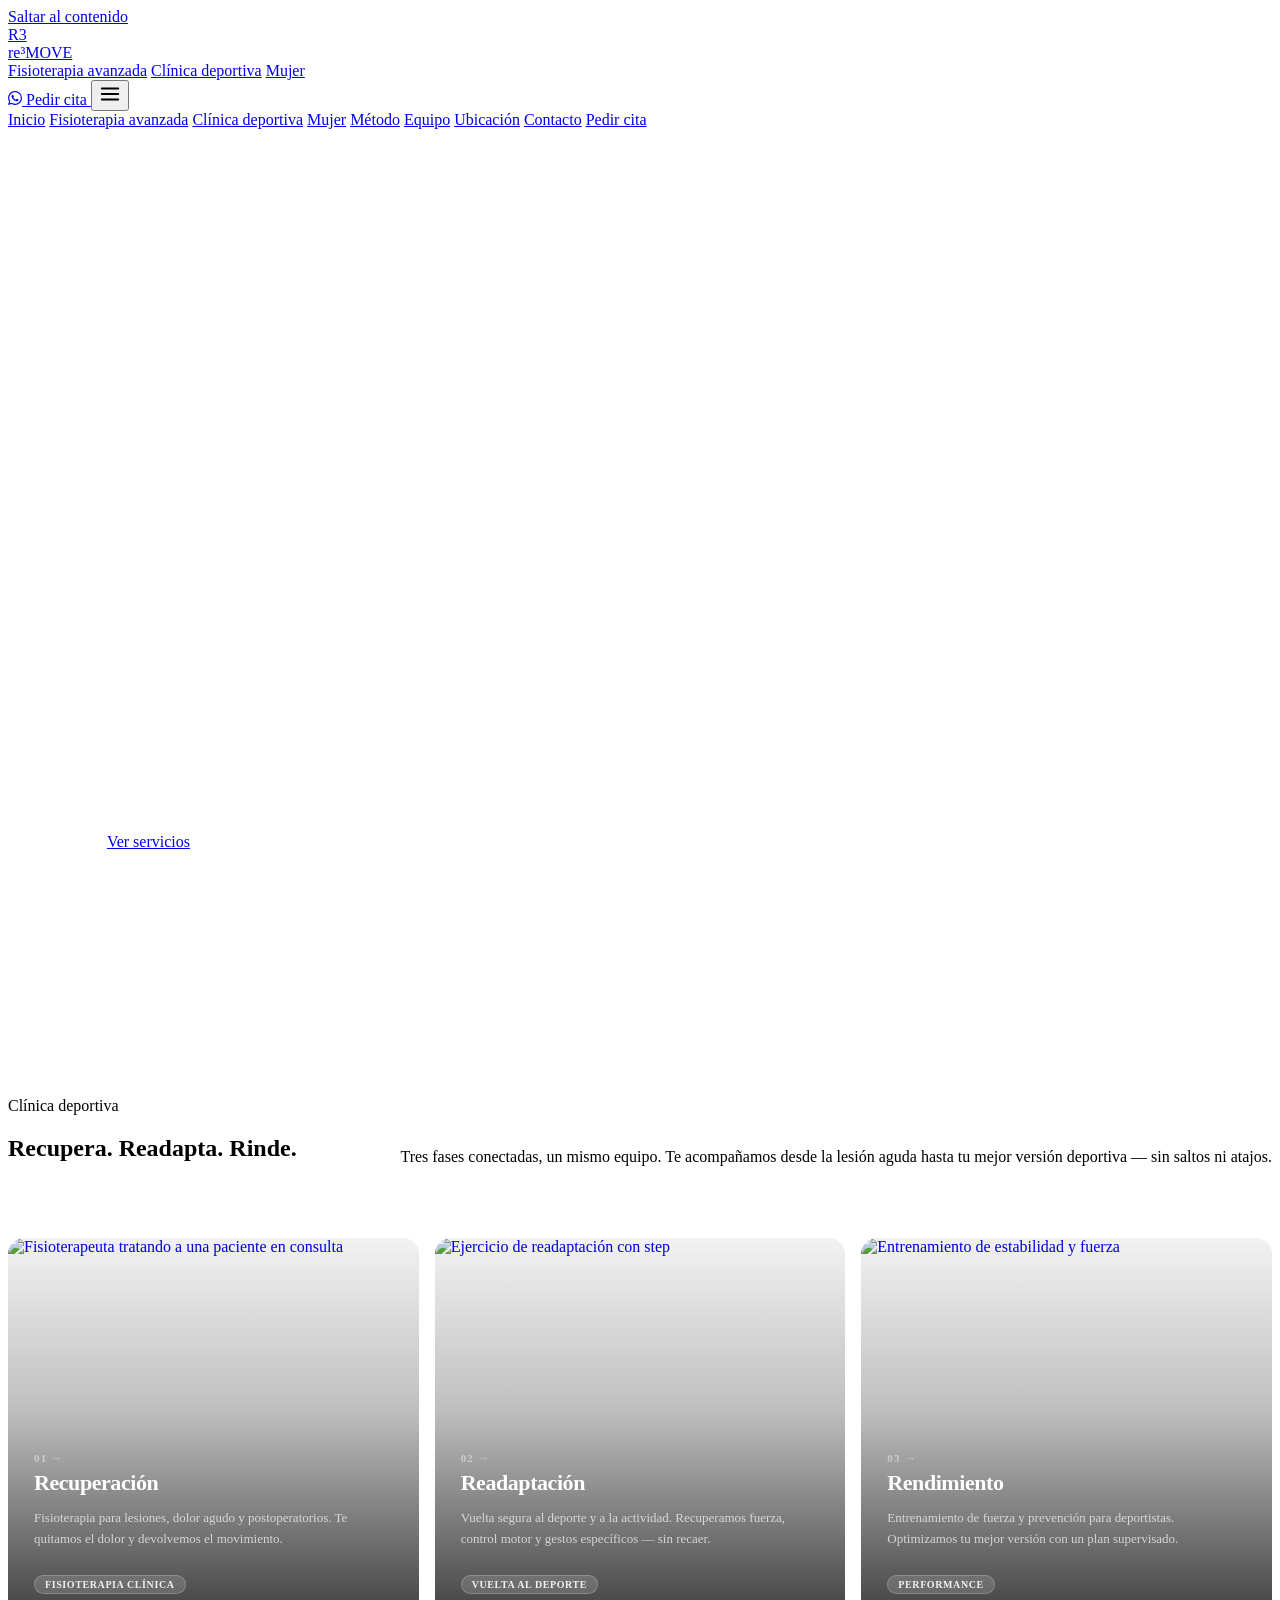
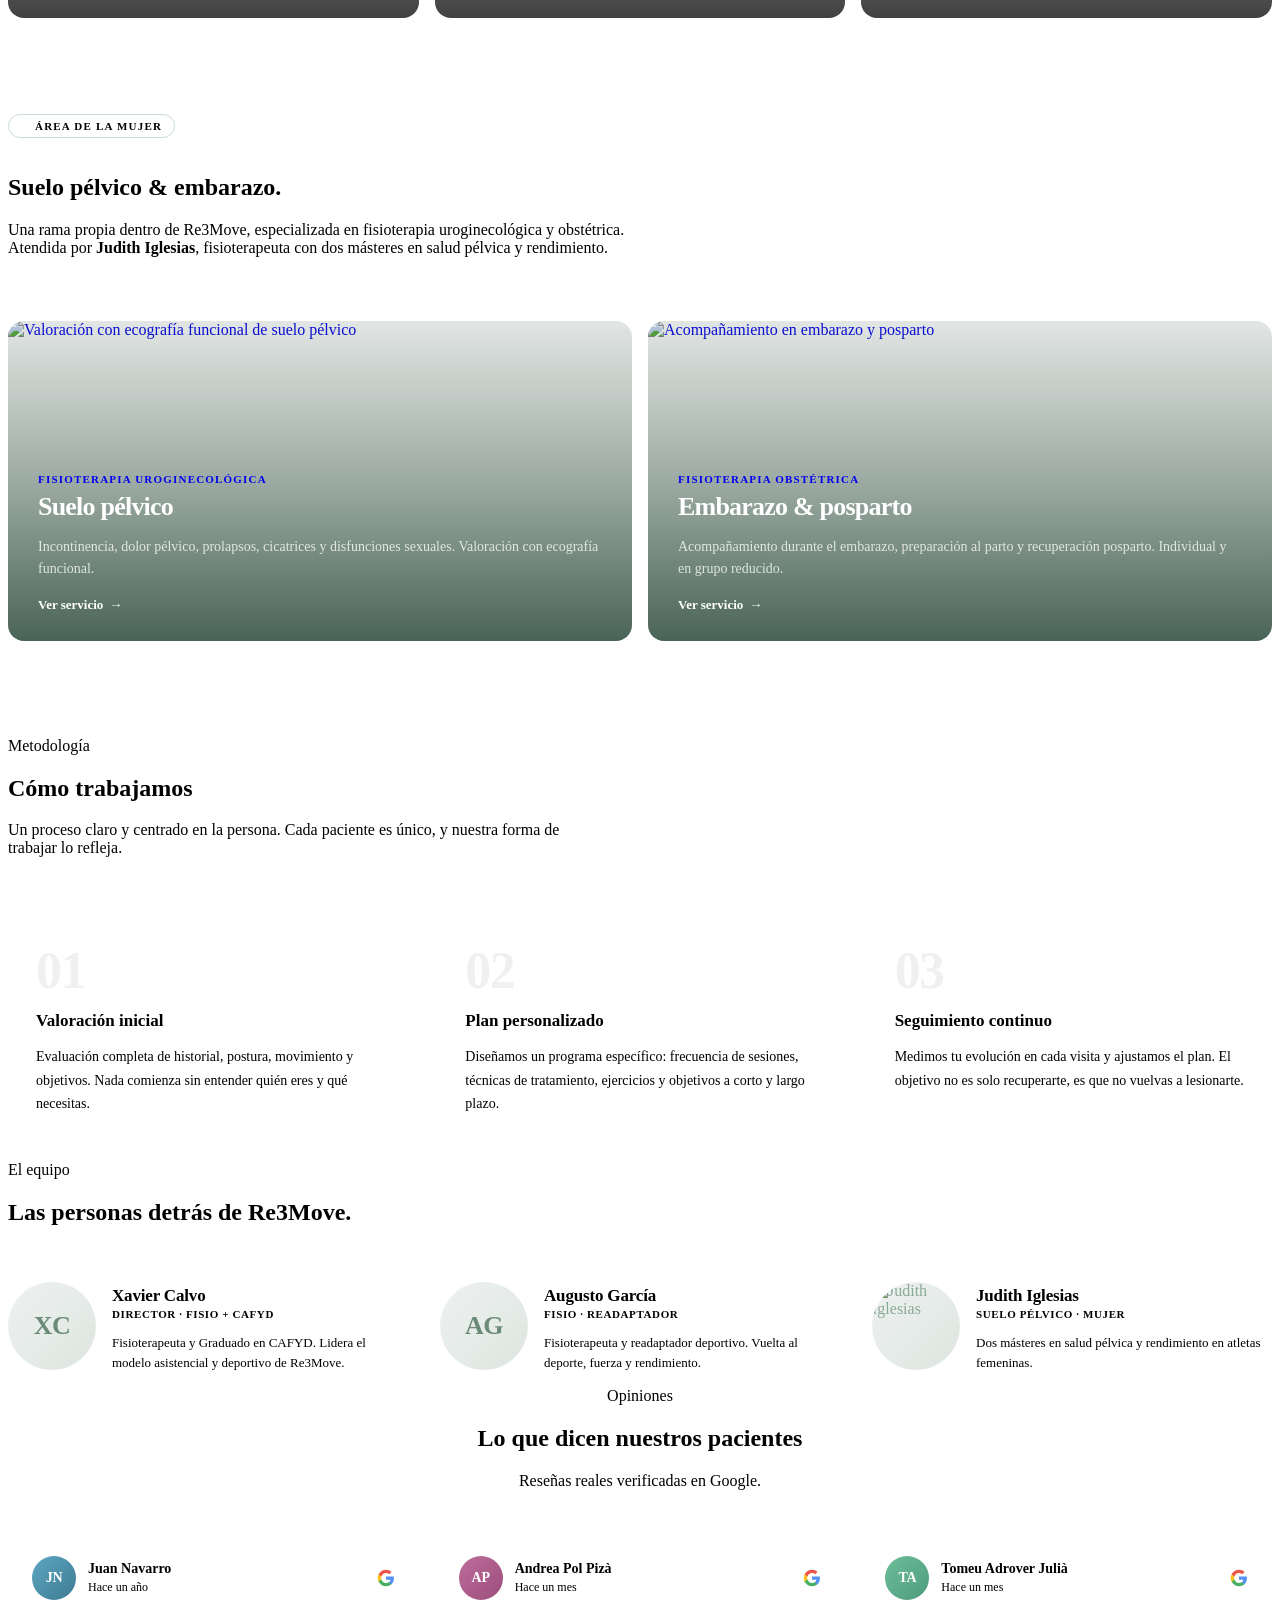
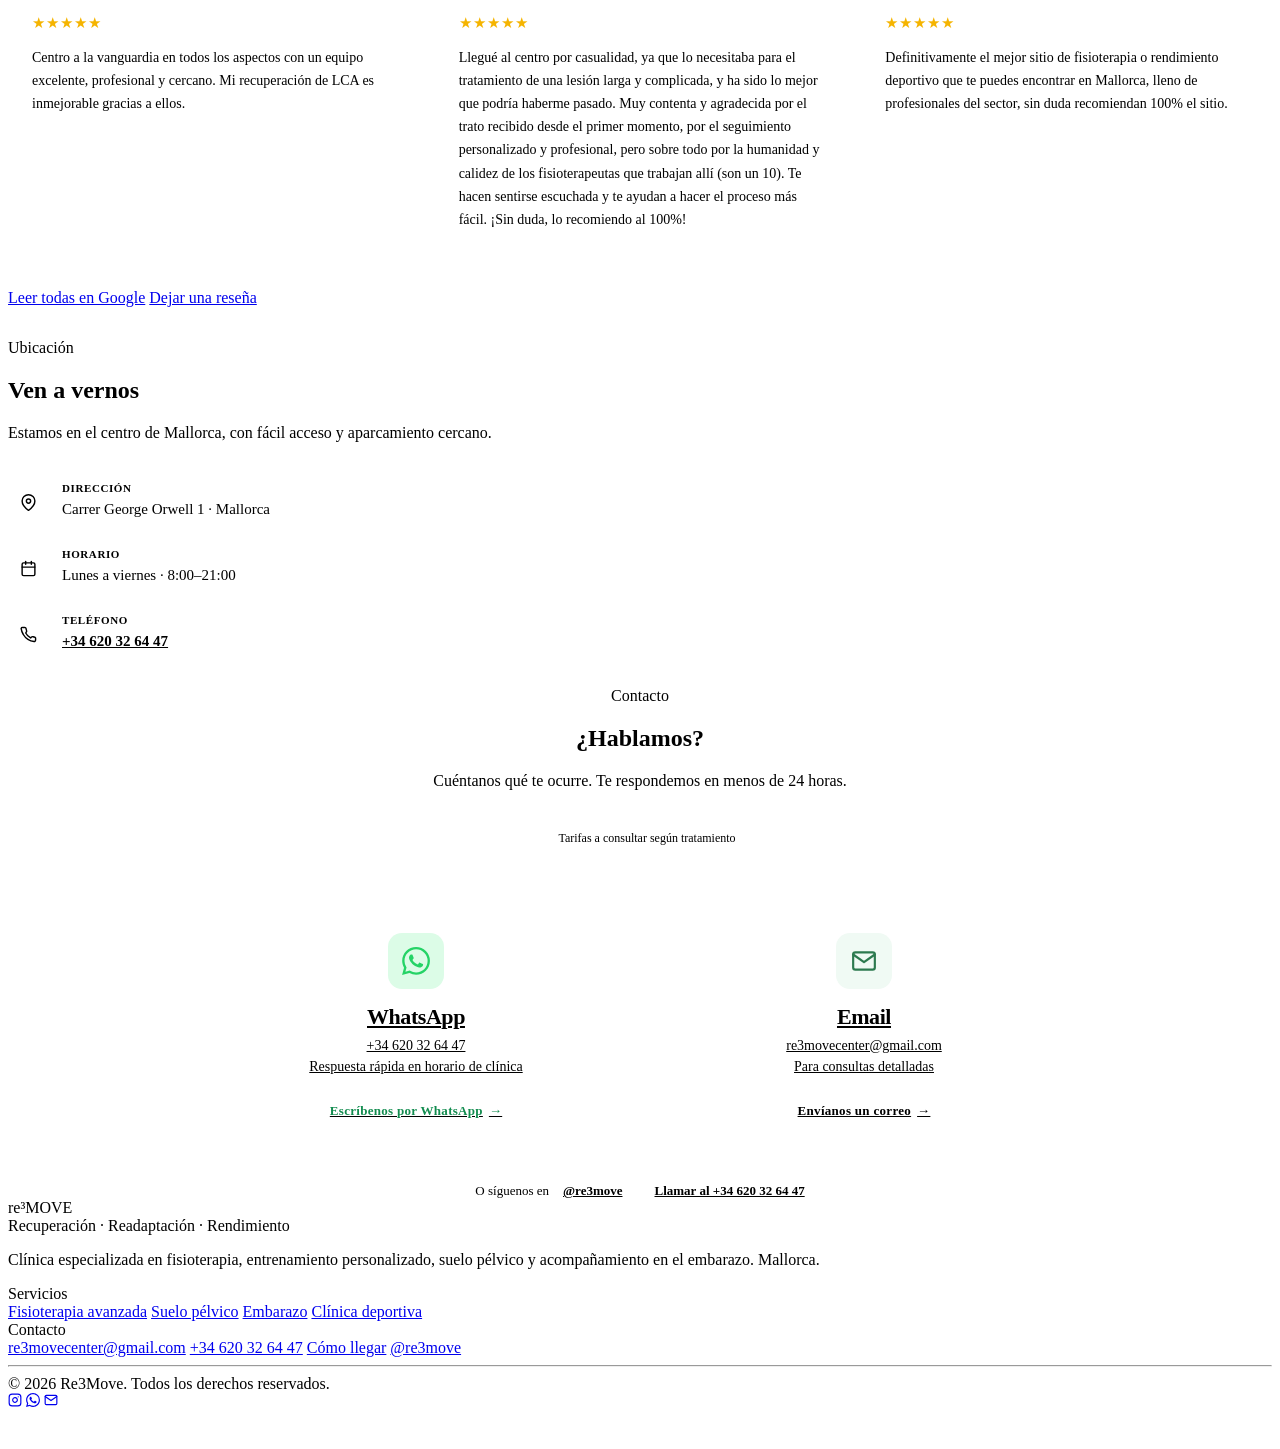
==== commit 73532302: "feat(reviews): mostrar reseñas reales de Google como tarjetas en el home - 3 tarjetas con reseñas re" ====
--- a/public/index.html
+++ b/public/index.html
@@ -163,6 +163,17 @@
 /* ══════════════════ TESTIMONIALS ═════════════════════ */
 .testimonials { background: var(--bg); }
 .test-header { margin-bottom: 52px; }
+.test-grid { display: grid; grid-template-columns: repeat(3, 1fr); gap: 16px; margin-bottom: 32px; align-items: stretch; }
+.test-card { background: var(--white); border: 1px solid var(--border); border-radius: 16px; padding: 26px 24px; display: flex; flex-direction: column; gap: 14px; transition: border-color 0.2s, transform 0.2s, box-shadow 0.2s; }
+.test-card:hover { border-color: rgba(45,122,79,0.3); transform: translateY(-2px); box-shadow: 0 6px 22px rgba(0,0,0,0.05); }
+.test-card-top { display: flex; align-items: center; gap: 12px; }
+.test-avatar { width: 44px; height: 44px; border-radius: 50%; display: flex; align-items: center; justify-content: center; font-family: var(--font-h); font-weight: 800; font-size: 14px; color: #fff; flex-shrink: 0; letter-spacing: -0.02em; }
+.test-meta { flex: 1; min-width: 0; }
+.test-name { font-size: 14px; font-weight: 700; color: var(--ink); line-height: 1.2; white-space: nowrap; overflow: hidden; text-overflow: ellipsis; }
+.test-service { font-size: 12px; color: var(--faint); margin-top: 2px; }
+.test-google-mark { width: 18px; height: 18px; flex-shrink: 0; opacity: 0.9; }
+.test-stars { display: flex; gap: 1px; color: #f5b400; font-size: 15px; letter-spacing: 1px; }
+.test-quote { font-size: 14px; color: var(--text); line-height: 1.65; margin: 0; }
 
 /* ══════════════════ RESPONSIVE ═══════════════════════ */
 @media (max-width: 900px) {
@@ -172,6 +183,7 @@
   .team-grid { grid-template-columns: repeat(2, 1fr); }
   .location-inner { grid-template-columns: 1fr; }
   .contact-channels { grid-template-columns: 1fr; }
+  .test-grid { grid-template-columns: 1fr; }
 }
 @media (max-width: 600px) {
   .team-grid { grid-template-columns: 1fr; }
@@ -407,22 +419,52 @@
 <!-- TESTIMONIALS -->
 <section class="section testimonials" id="testimonios">
   <div class="container">
-    <div class="test-header" style="text-align:center;max-width:560px;margin:0 auto 44px;">
+    <div class="test-header" style="text-align:center;max-width:580px;margin:0 auto 40px;">
       <div class="tag">Opiniones</div>
       <h2 class="section-title">Lo que dicen nuestros pacientes</h2>
-      <p class="section-sub" style="margin:14px auto 0;">Nuestras opiniones son reales y verificadas en Google. Léelas tú mismo o cuéntanos tu experiencia.</p>
-    </div>
-    <div class="reviews-panel">
-      <div class="reviews-logo">
-        <svg width="22" height="22" viewBox="0 0 24 24" xmlns="http://www.w3.org/2000/svg" aria-hidden="true" focusable="false"><path d="M22.56 12.25c0-.78-.07-1.53-.2-2.25H12v4.26h5.92c-.26 1.37-1.04 2.53-2.21 3.31v2.77h3.57c2.08-1.92 3.28-4.74 3.28-8.09z" fill="#4285F4"/><path d="M12 23c2.97 0 5.46-.98 7.28-2.66l-3.57-2.77c-.98.66-2.23 1.06-3.71 1.06-2.86 0-5.29-1.93-6.16-4.53H2.18v2.84C3.99 20.53 7.7 23 12 23z" fill="#34A853"/><path d="M5.84 14.09c-.22-.66-.35-1.36-.35-2.09s.13-1.43.35-2.09V7.07H2.18C1.43 8.55 1 10.22 1 12s.43 3.45 1.18 4.93l3.66-2.84z" fill="#FBBC05"/><path d="M12 5.38c1.62 0 3.06.56 4.21 1.64l3.15-3.15C17.45 2.09 14.97 1 12 1 7.7 1 3.99 3.47 2.18 7.07l3.66 2.84c.87-2.6 3.3-4.53 6.16-4.53z" fill="#EA4335"/></svg>
-        <span>Reseñas verificadas en Google</span>
-      </div>
-      <h3>Pacientes reales, opiniones reales.</h3>
-      <p>Preferimos que escuches a quienes ya han pasado por la clínica. Lee las reseñas de Re3Move en Google — y si te hemos ayudado, deja la tuya.</p>
-      <div class="reviews-actions">
-        <a href="https://share.google/M8TjRifNDFBQa3QtY" target="_blank" rel="noopener" class="btn-primary">Leer reseñas en Google</a>
-        <a href="https://g.page/r/CYDagfJmTET-EBM/review" target="_blank" rel="noopener" class="btn-secondary">Dejar una reseña</a>
-      </div>
+      <p class="section-sub" style="margin:14px auto 0;">Reseñas reales verificadas en Google.</p>
+    </div>
+    <div class="test-grid">
+      <article class="test-card">
+        <div class="test-card-top">
+          <div class="test-avatar" style="background:linear-gradient(135deg,#5fa7c2,#3d7a91)" aria-hidden="true">JN</div>
+          <div class="test-meta">
+            <div class="test-name">Juan Navarro</div>
+            <div class="test-service">Hace un año</div>
+          </div>
+          <svg class="test-google-mark" viewBox="0 0 24 24" xmlns="http://www.w3.org/2000/svg" aria-label="Reseña de Google" role="img"><path d="M22.56 12.25c0-.78-.07-1.53-.2-2.25H12v4.26h5.92c-.26 1.37-1.04 2.53-2.21 3.31v2.77h3.57c2.08-1.92 3.28-4.74 3.28-8.09z" fill="#4285F4"/><path d="M12 23c2.97 0 5.46-.98 7.28-2.66l-3.57-2.77c-.98.66-2.23 1.06-3.71 1.06-2.86 0-5.29-1.93-6.16-4.53H2.18v2.84C3.99 20.53 7.7 23 12 23z" fill="#34A853"/><path d="M5.84 14.09c-.22-.66-.35-1.36-.35-2.09s.13-1.43.35-2.09V7.07H2.18C1.43 8.55 1 10.22 1 12s.43 3.45 1.18 4.93l3.66-2.84z" fill="#FBBC05"/><path d="M12 5.38c1.62 0 3.06.56 4.21 1.64l3.15-3.15C17.45 2.09 14.97 1 12 1 7.7 1 3.99 3.47 2.18 7.07l3.66 2.84c.87-2.6 3.3-4.53 6.16-4.53z" fill="#EA4335"/></svg>
+        </div>
+        <div class="test-stars" aria-label="5 de 5 estrellas">★★★★★</div>
+        <p class="test-quote">Centro a la vanguardia en todos los aspectos con un equipo excelente, profesional y cercano. Mi recuperación de LCA es inmejorable gracias a ellos.</p>
+      </article>
+      <article class="test-card">
+        <div class="test-card-top">
+          <div class="test-avatar" style="background:linear-gradient(135deg,#be6d9b,#9b4d7b)" aria-hidden="true">AP</div>
+          <div class="test-meta">
+            <div class="test-name">Andrea Pol Pizà</div>
+            <div class="test-service">Hace un mes</div>
+          </div>
+          <svg class="test-google-mark" viewBox="0 0 24 24" xmlns="http://www.w3.org/2000/svg" aria-label="Reseña de Google" role="img"><path d="M22.56 12.25c0-.78-.07-1.53-.2-2.25H12v4.26h5.92c-.26 1.37-1.04 2.53-2.21 3.31v2.77h3.57c2.08-1.92 3.28-4.74 3.28-8.09z" fill="#4285F4"/><path d="M12 23c2.97 0 5.46-.98 7.28-2.66l-3.57-2.77c-.98.66-2.23 1.06-3.71 1.06-2.86 0-5.29-1.93-6.16-4.53H2.18v2.84C3.99 20.53 7.7 23 12 23z" fill="#34A853"/><path d="M5.84 14.09c-.22-.66-.35-1.36-.35-2.09s.13-1.43.35-2.09V7.07H2.18C1.43 8.55 1 10.22 1 12s.43 3.45 1.18 4.93l3.66-2.84z" fill="#FBBC05"/><path d="M12 5.38c1.62 0 3.06.56 4.21 1.64l3.15-3.15C17.45 2.09 14.97 1 12 1 7.7 1 3.99 3.47 2.18 7.07l3.66 2.84c.87-2.6 3.3-4.53 6.16-4.53z" fill="#EA4335"/></svg>
+        </div>
+        <div class="test-stars" aria-label="5 de 5 estrellas">★★★★★</div>
+        <p class="test-quote">Llegué al centro por casualidad, ya que lo necesitaba para el tratamiento de una lesión larga y complicada, y ha sido lo mejor que podría haberme pasado. Muy contenta y agradecida por el trato recibido desde el primer momento, por el seguimiento personalizado y profesional, pero sobre todo por la humanidad y calidez de los fisioterapeutas que trabajan allí (son un 10). Te hacen sentirse escuchada y te ayudan a hacer el proceso más fácil. ¡Sin duda, lo recomiendo al 100%!</p>
+      </article>
+      <article class="test-card">
+        <div class="test-card-top">
+          <div class="test-avatar" style="background:linear-gradient(135deg,#6dbe9b,#4d9b7b)" aria-hidden="true">TA</div>
+          <div class="test-meta">
+            <div class="test-name">Tomeu Adrover Julià</div>
+            <div class="test-service">Hace un mes</div>
+          </div>
+          <svg class="test-google-mark" viewBox="0 0 24 24" xmlns="http://www.w3.org/2000/svg" aria-label="Reseña de Google" role="img"><path d="M22.56 12.25c0-.78-.07-1.53-.2-2.25H12v4.26h5.92c-.26 1.37-1.04 2.53-2.21 3.31v2.77h3.57c2.08-1.92 3.28-4.74 3.28-8.09z" fill="#4285F4"/><path d="M12 23c2.97 0 5.46-.98 7.28-2.66l-3.57-2.77c-.98.66-2.23 1.06-3.71 1.06-2.86 0-5.29-1.93-6.16-4.53H2.18v2.84C3.99 20.53 7.7 23 12 23z" fill="#34A853"/><path d="M5.84 14.09c-.22-.66-.35-1.36-.35-2.09s.13-1.43.35-2.09V7.07H2.18C1.43 8.55 1 10.22 1 12s.43 3.45 1.18 4.93l3.66-2.84z" fill="#FBBC05"/><path d="M12 5.38c1.62 0 3.06.56 4.21 1.64l3.15-3.15C17.45 2.09 14.97 1 12 1 7.7 1 3.99 3.47 2.18 7.07l3.66 2.84c.87-2.6 3.3-4.53 6.16-4.53z" fill="#EA4335"/></svg>
+        </div>
+        <div class="test-stars" aria-label="5 de 5 estrellas">★★★★★</div>
+        <p class="test-quote">Definitivamente el mejor sitio de fisioterapia o rendimiento deportivo que te puedes encontrar en Mallorca, lleno de profesionales del sector, sin duda recomiendan 100% el sitio.</p>
+      </article>
+    </div>
+    <div class="reviews-actions">
+      <a href="https://share.google/M8TjRifNDFBQa3QtY" target="_blank" rel="noopener" class="btn-primary">Leer todas en Google</a>
+      <a href="https://g.page/r/CYDagfJmTET-EBM/review" target="_blank" rel="noopener" class="btn-secondary">Dejar una reseña</a>
     </div>
   </div>
 </section>
@@ -591,7 +633,7 @@
     if (e.isIntersecting) { e.target.style.opacity = '1'; e.target.style.transform = 'translateY(0)'; }
   });
 }, { threshold: 0.1 });
-document.querySelectorAll('.service-card, .mujer-card, .method-step, .team-card, .reviews-panel, .loc-item, .ch-btn-big').forEach(el => {
+document.querySelectorAll('.service-card, .mujer-card, .method-step, .team-card, .test-card, .loc-item, .ch-btn-big').forEach(el => {
   el.style.opacity = '0'; el.style.transform = 'translateY(18px)';
   el.style.transition = 'opacity 0.45s ease, transform 0.45s ease';
   obs.observe(el);
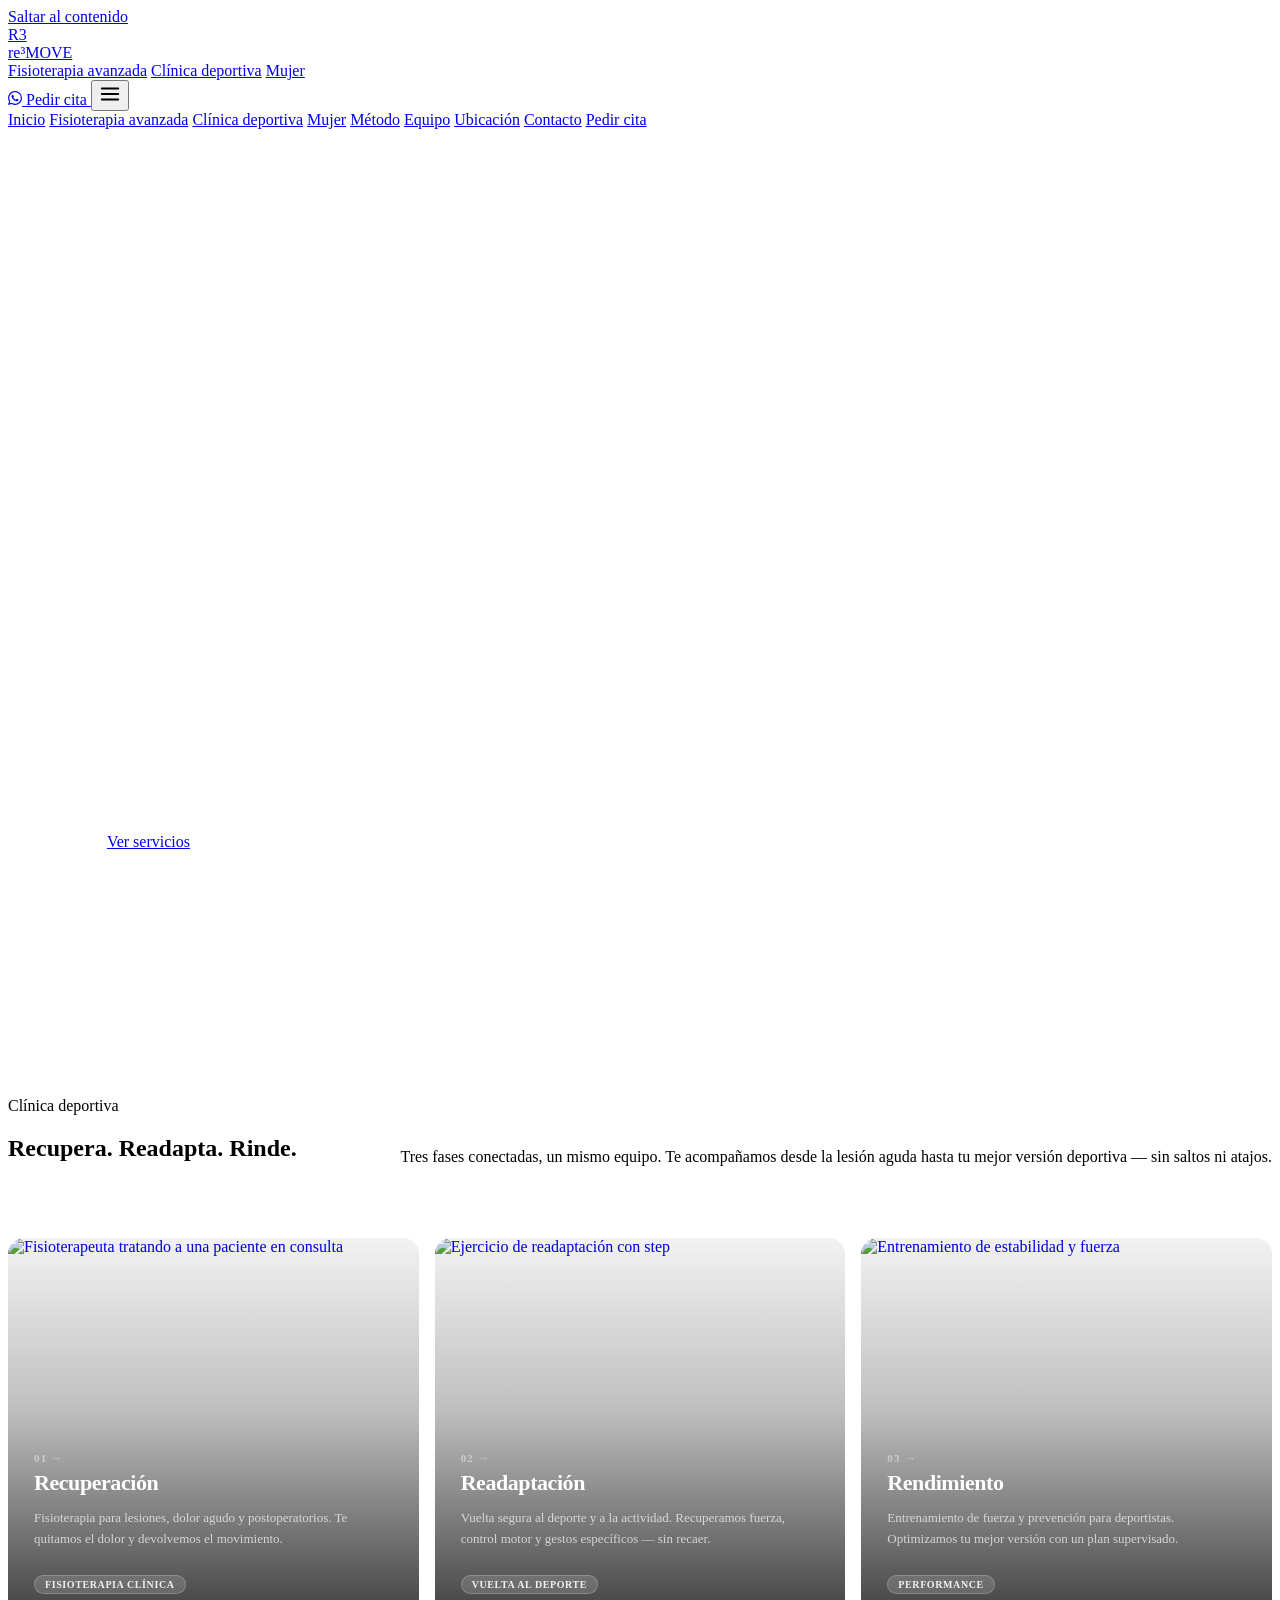
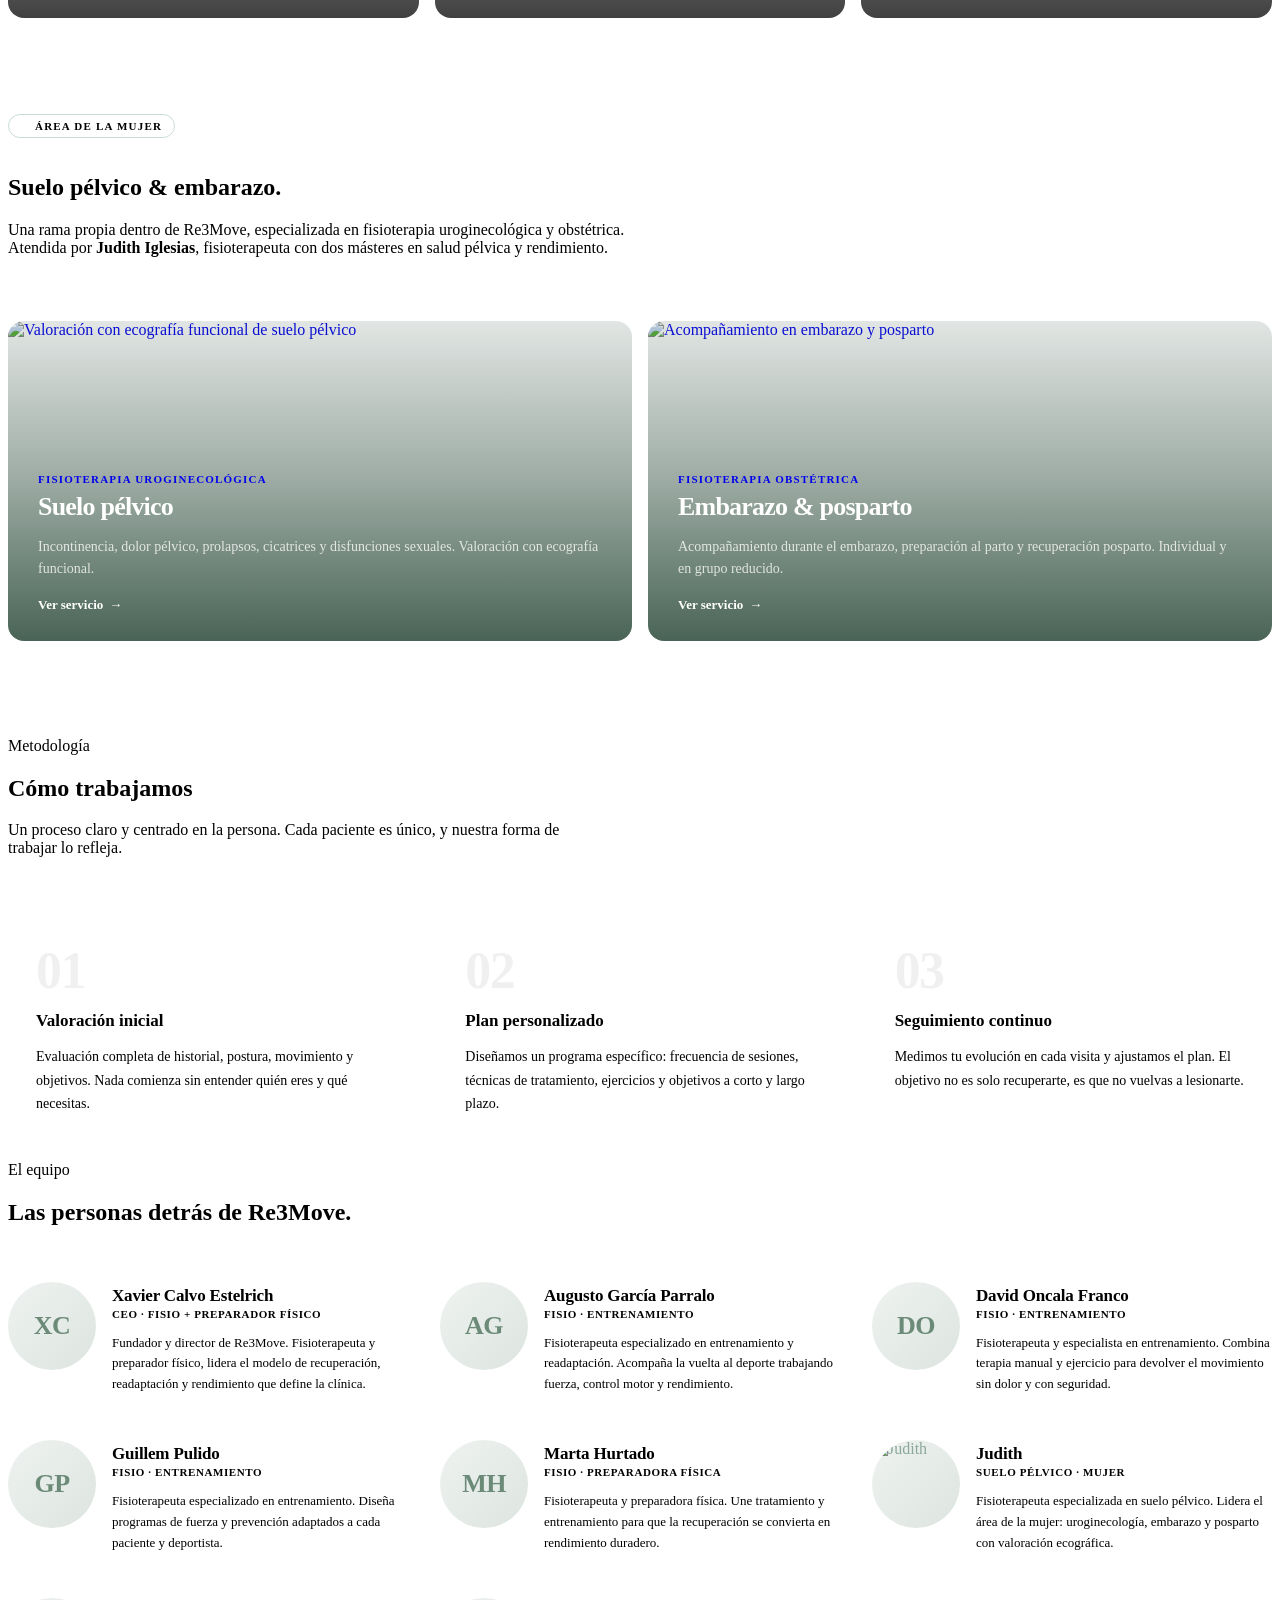
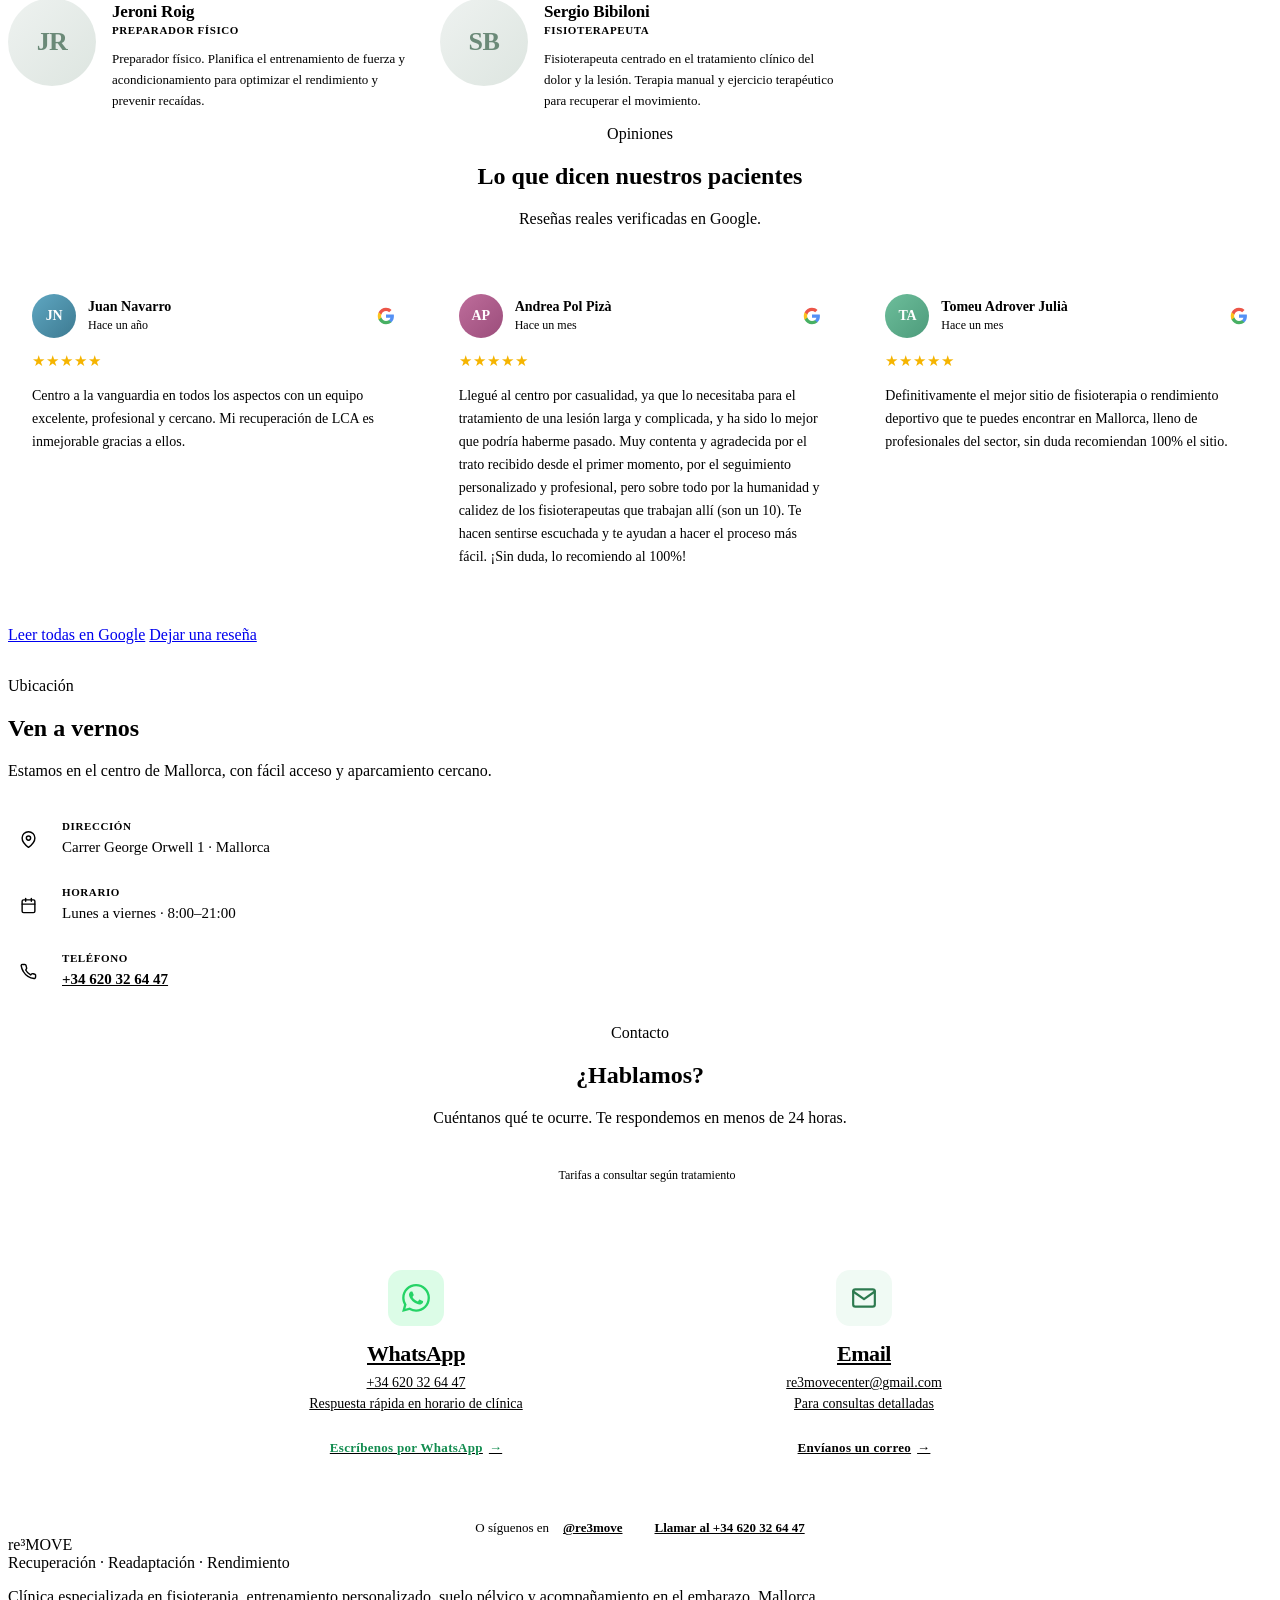
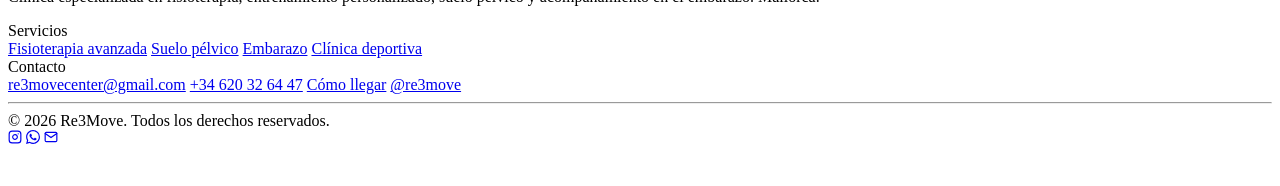
==== commit 1080ec50: "feat(equipo): ampliar el equipo a 8 profesionales con descripciones Co-Authored-By: Claude Opus 4.8 " ====
--- a/public/index.html
+++ b/public/index.html
@@ -387,9 +387,9 @@
           <span class="team-photo-initials">XC</span>
         </div>
         <div class="team-info">
-          <div class="team-name">Xavier Calvo</div>
-          <div class="team-role">Director · Fisio + CAFYD</div>
-          <p class="team-bio">Fisioterapeuta y Graduado en CAFYD. Lidera el modelo asistencial y deportivo de Re3Move.</p>
+          <div class="team-name">Xavier Calvo Estelrich</div>
+          <div class="team-role">CEO · Fisio + Preparador Físico</div>
+          <p class="team-bio">Fundador y director de Re3Move. Fisioterapeuta y preparador físico, lidera el modelo de recuperación, readaptación y rendimiento que define la clínica.</p>
         </div>
       </div>
       <div class="team-card">
@@ -397,19 +397,69 @@
           <span class="team-photo-initials">AG</span>
         </div>
         <div class="team-info">
-          <div class="team-name">Augusto García</div>
-          <div class="team-role">Fisio · Readaptador</div>
-          <p class="team-bio">Fisioterapeuta y readaptador deportivo. Vuelta al deporte, fuerza y rendimiento.</p>
-        </div>
-      </div>
-      <div class="team-card">
-        <div class="team-photo">
-          <img src="/assets/photos/clinic-07-judith-pelvis.jpeg" alt="Judith Iglesias" loading="lazy" />
-        </div>
-        <div class="team-info">
-          <div class="team-name">Judith Iglesias</div>
+          <div class="team-name">Augusto García Parralo</div>
+          <div class="team-role">Fisio · Entrenamiento</div>
+          <p class="team-bio">Fisioterapeuta especializado en entrenamiento y readaptación. Acompaña la vuelta al deporte trabajando fuerza, control motor y rendimiento.</p>
+        </div>
+      </div>
+      <div class="team-card">
+        <div class="team-photo">
+          <span class="team-photo-initials">DO</span>
+        </div>
+        <div class="team-info">
+          <div class="team-name">David Oncala Franco</div>
+          <div class="team-role">Fisio · Entrenamiento</div>
+          <p class="team-bio">Fisioterapeuta y especialista en entrenamiento. Combina terapia manual y ejercicio para devolver el movimiento sin dolor y con seguridad.</p>
+        </div>
+      </div>
+      <div class="team-card">
+        <div class="team-photo">
+          <span class="team-photo-initials">GP</span>
+        </div>
+        <div class="team-info">
+          <div class="team-name">Guillem Pulido</div>
+          <div class="team-role">Fisio · Entrenamiento</div>
+          <p class="team-bio">Fisioterapeuta especializado en entrenamiento. Diseña programas de fuerza y prevención adaptados a cada paciente y deportista.</p>
+        </div>
+      </div>
+      <div class="team-card">
+        <div class="team-photo">
+          <span class="team-photo-initials">MH</span>
+        </div>
+        <div class="team-info">
+          <div class="team-name">Marta Hurtado</div>
+          <div class="team-role">Fisio · Preparadora Física</div>
+          <p class="team-bio">Fisioterapeuta y preparadora física. Une tratamiento y entrenamiento para que la recuperación se convierta en rendimiento duradero.</p>
+        </div>
+      </div>
+      <div class="team-card">
+        <div class="team-photo">
+          <img src="/assets/photos/clinic-07-judith-pelvis.jpeg" alt="Judith" loading="lazy" />
+        </div>
+        <div class="team-info">
+          <div class="team-name">Judith</div>
           <div class="team-role">Suelo pélvico · Mujer</div>
-          <p class="team-bio">Dos másteres en salud pélvica y rendimiento en atletas femeninas.</p>
+          <p class="team-bio">Fisioterapeuta especializada en suelo pélvico. Lidera el área de la mujer: uroginecología, embarazo y posparto con valoración ecográfica.</p>
+        </div>
+      </div>
+      <div class="team-card">
+        <div class="team-photo">
+          <span class="team-photo-initials">JR</span>
+        </div>
+        <div class="team-info">
+          <div class="team-name">Jeroni Roig</div>
+          <div class="team-role">Preparador Físico</div>
+          <p class="team-bio">Preparador físico. Planifica el entrenamiento de fuerza y acondicionamiento para optimizar el rendimiento y prevenir recaídas.</p>
+        </div>
+      </div>
+      <div class="team-card">
+        <div class="team-photo">
+          <span class="team-photo-initials">SB</span>
+        </div>
+        <div class="team-info">
+          <div class="team-name">Sergio Bibiloni</div>
+          <div class="team-role">Fisioterapeuta</div>
+          <p class="team-bio">Fisioterapeuta centrado en el tratamiento clínico del dolor y la lesión. Terapia manual y ejercicio terapéutico para recuperar el movimiento.</p>
         </div>
       </div>
     </div>
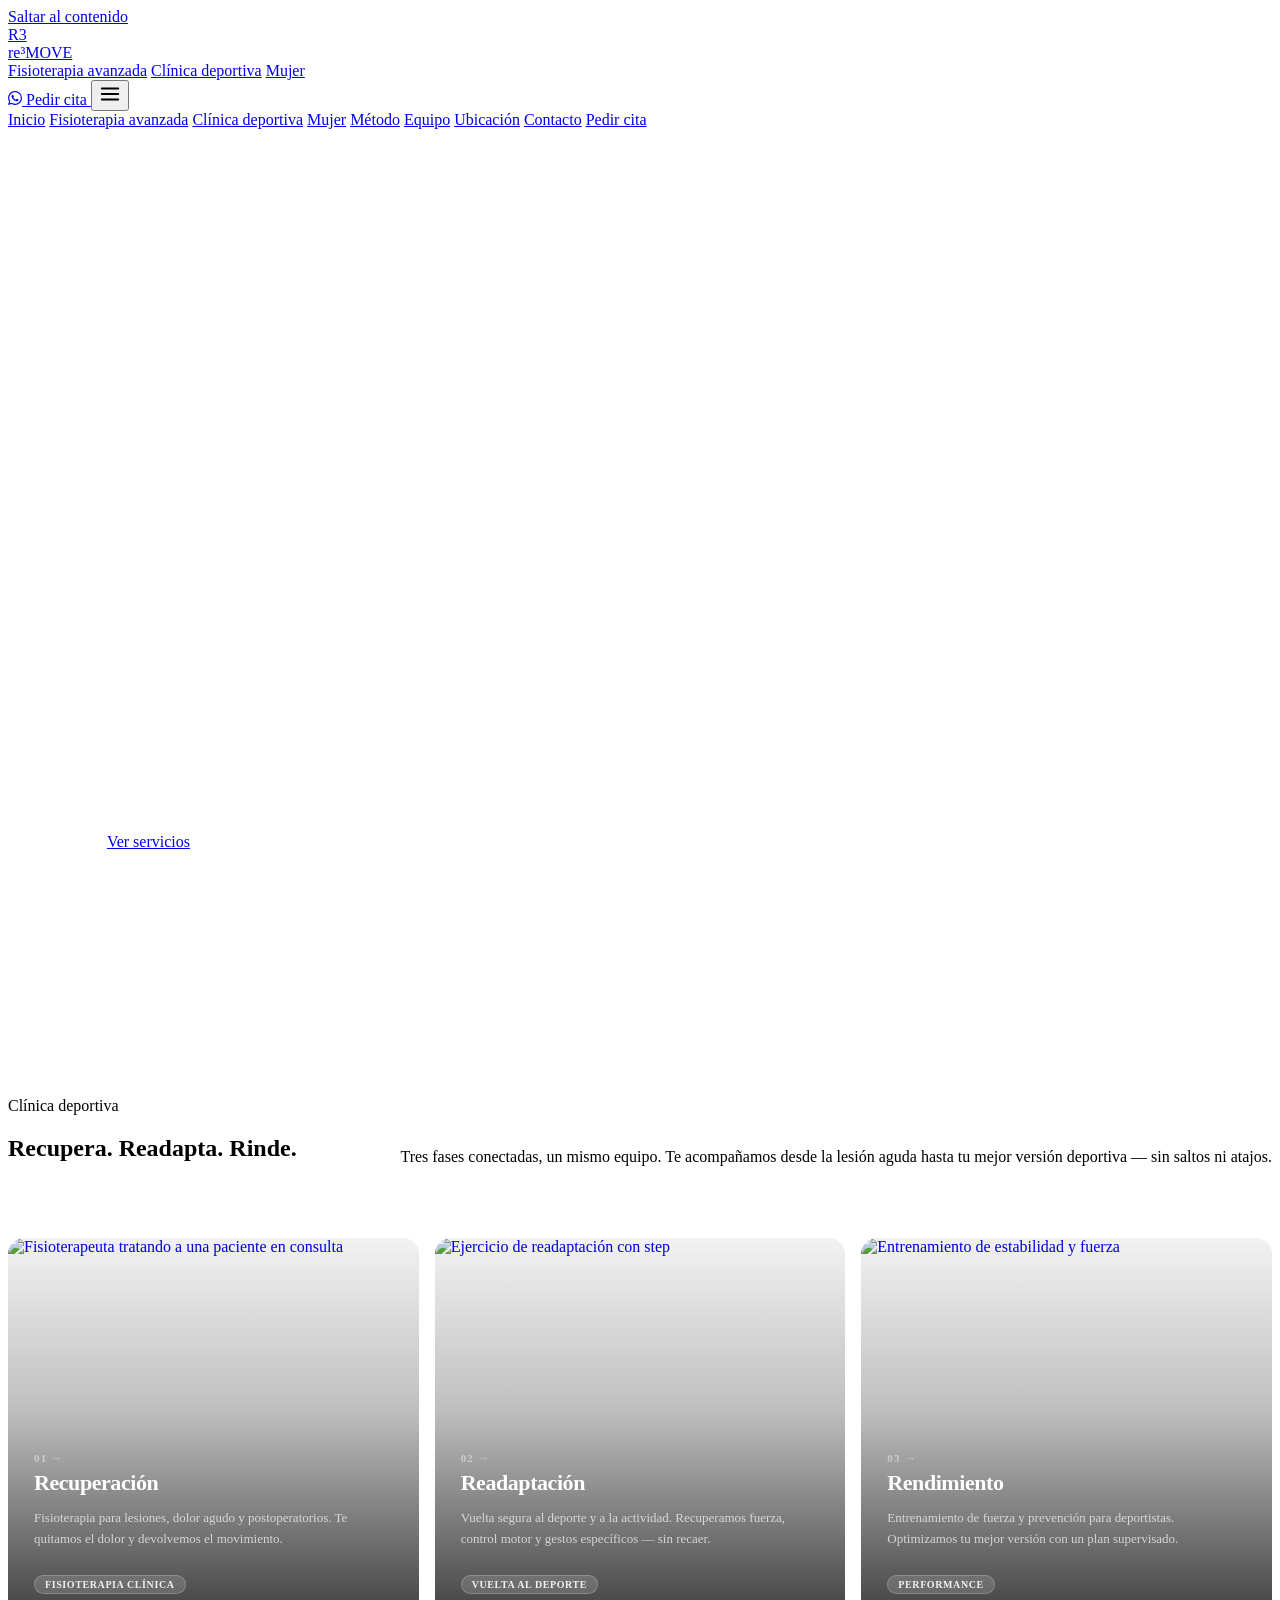
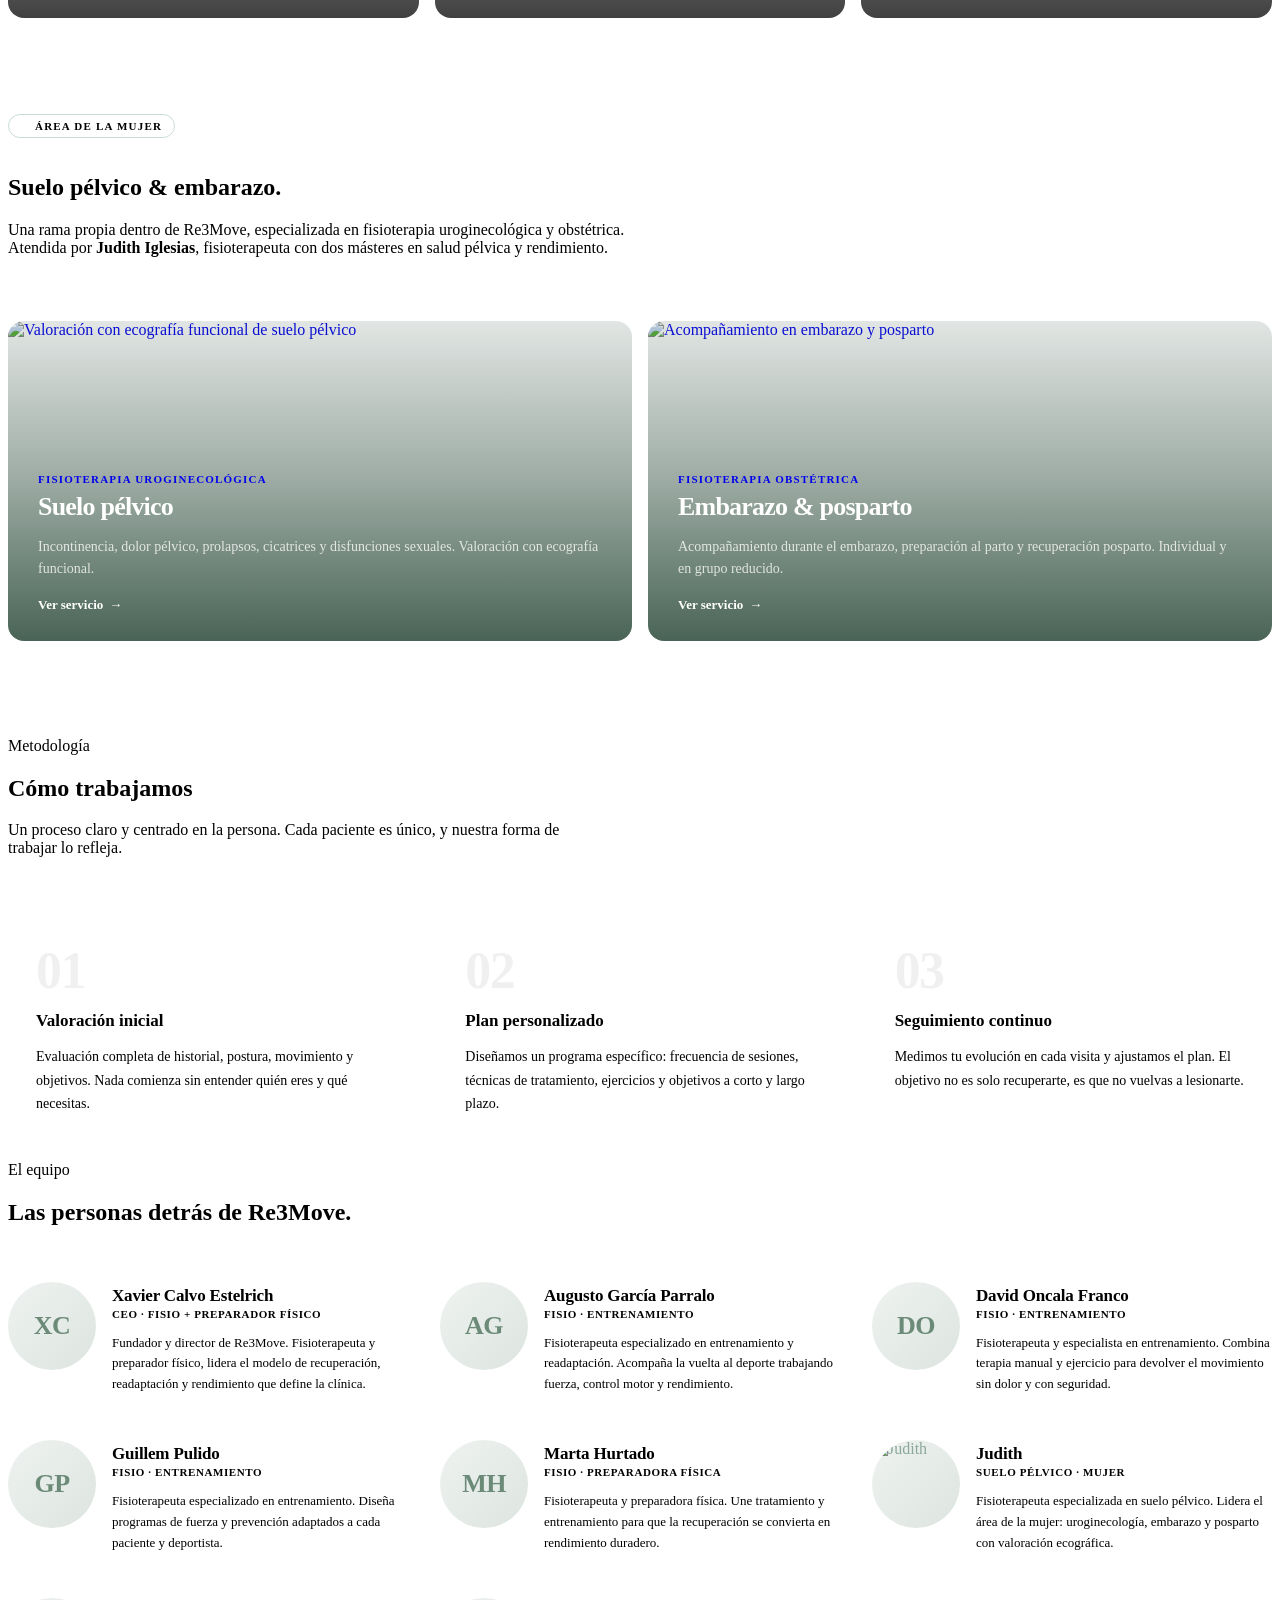
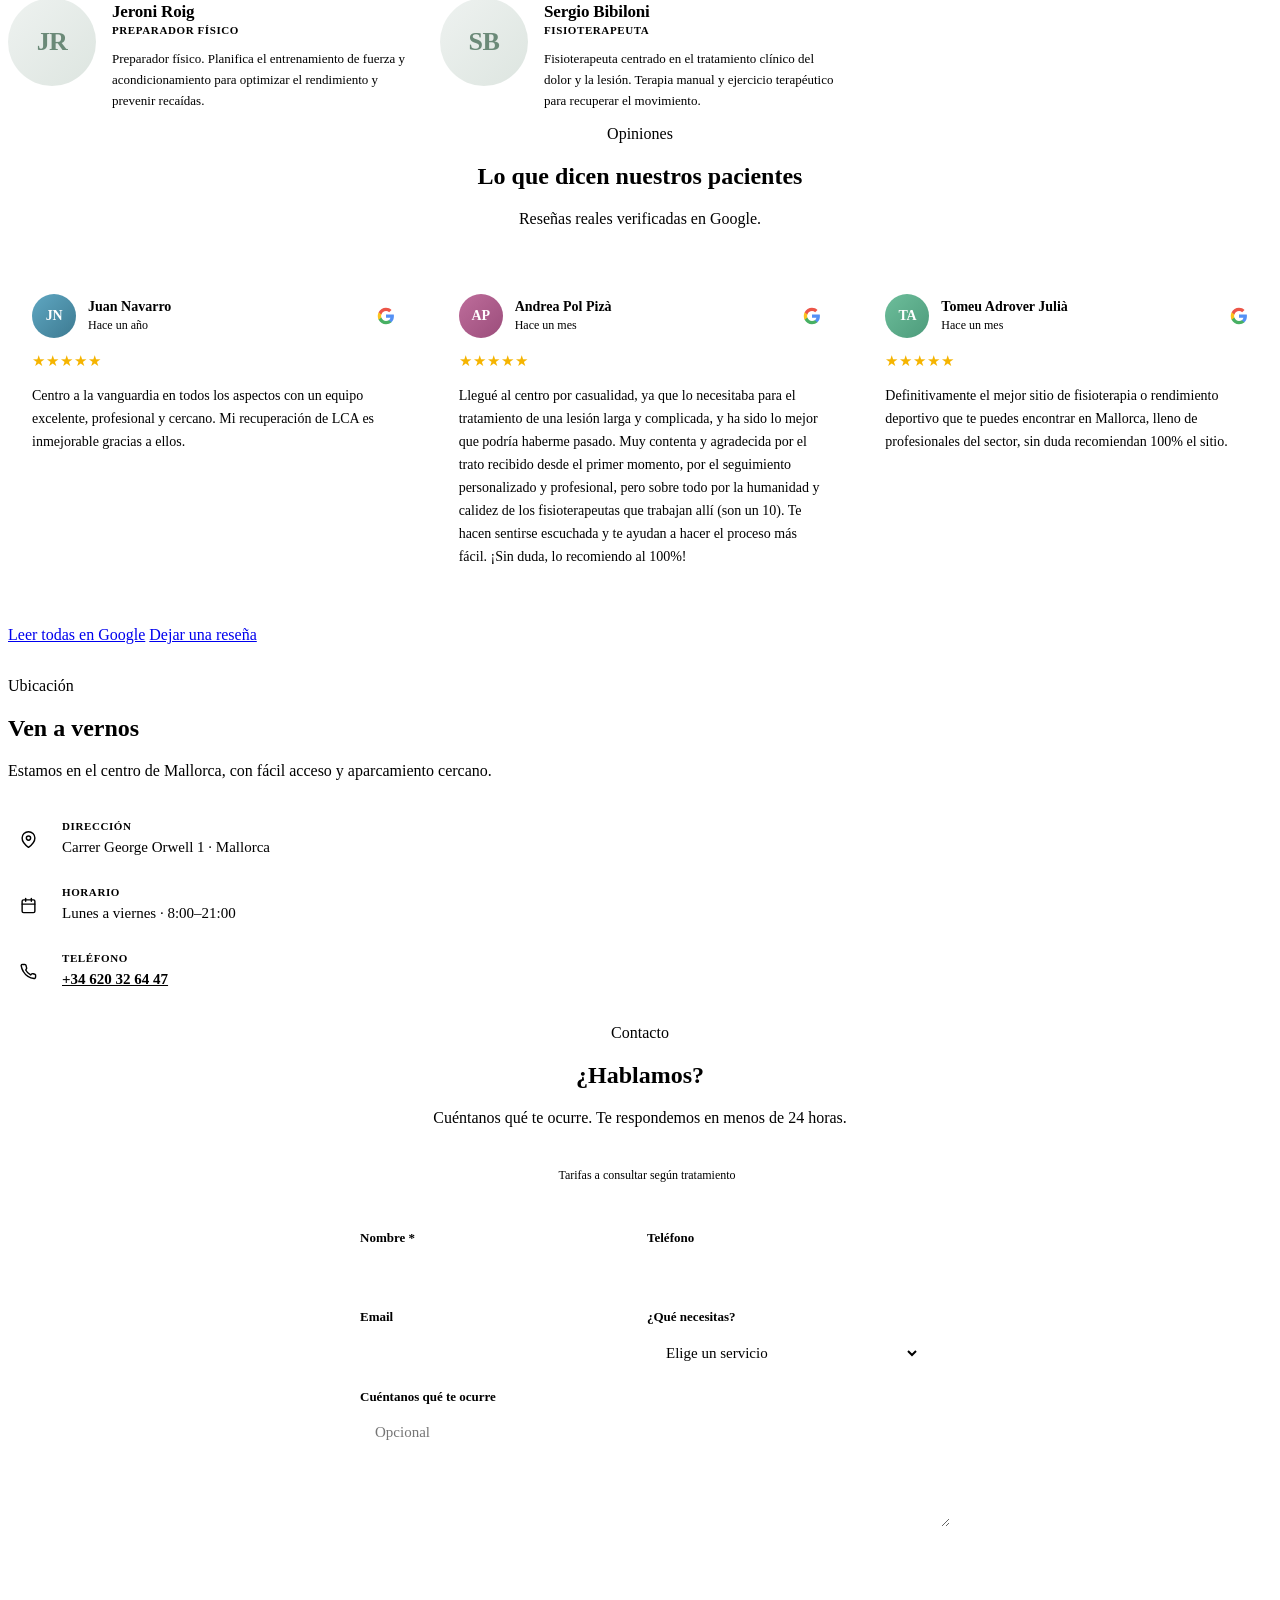
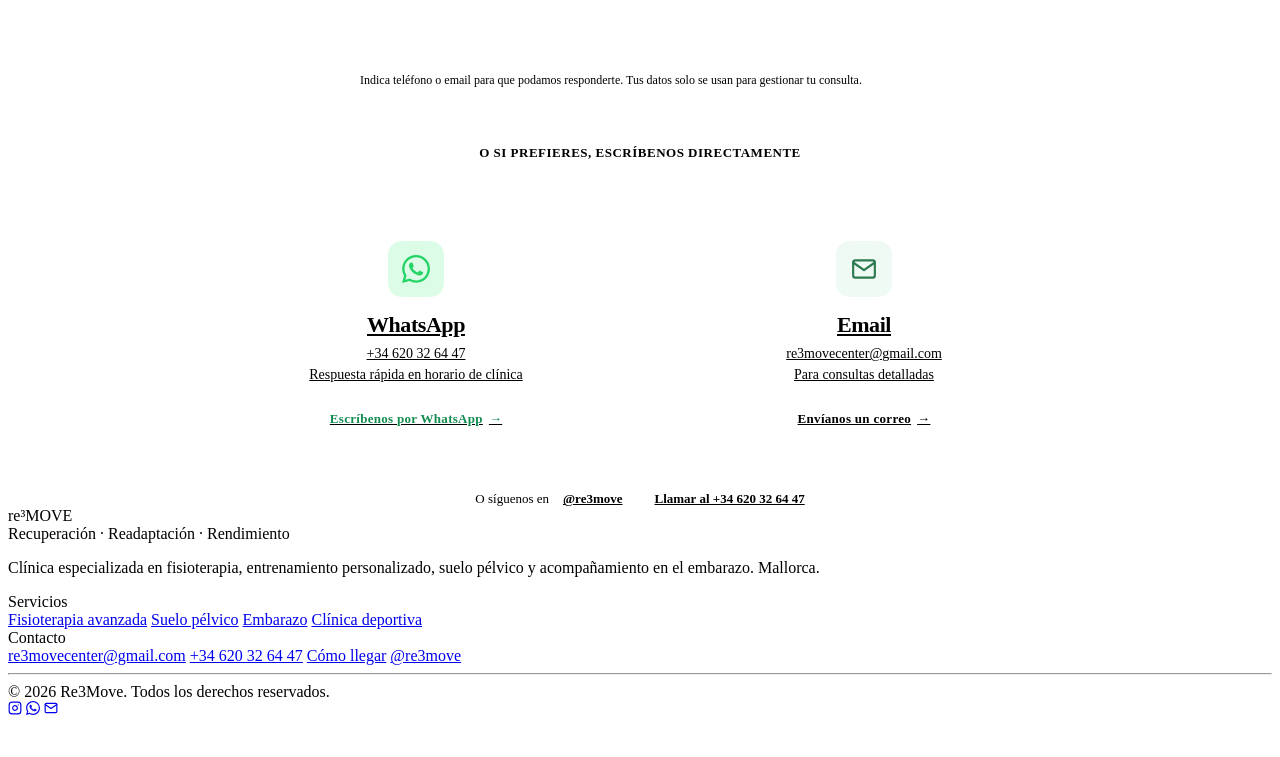
==== commit 1df9486b: "feat(contacto): formulario de leads conectado al CRM Añade formulario en la sección Contacto que env" ====
--- a/public/index.html
+++ b/public/index.html
@@ -151,6 +151,25 @@
 .ch-btn-big .ch-label { font-family: var(--font-h); font-size: 22px; font-weight: 800; color: var(--ink); letter-spacing: -0.02em; line-height: 1.1; }
 .ch-btn-big .ch-sub { font-size: 14px; color: var(--muted); margin-top: 6px; line-height: 1.5; }
 .ch-btn-big .ch-cta { display: inline-flex; align-items: center; gap: 6px; margin-top: 10px; font-size: 13px; font-weight: 700; letter-spacing: 0.3px; }
+/* ── Formulario de contacto ── */
+.lead-form { max-width: 560px; margin: 40px auto 0; text-align: left; display: grid; gap: 14px; }
+.lead-form .lf-row { display: grid; grid-template-columns: 1fr 1fr; gap: 14px; }
+.lead-form label { display: block; font-size: 13px; font-weight: 600; color: var(--text); margin-bottom: 6px; }
+.lead-form input, .lead-form select, .lead-form textarea { width: 100%; padding: 13px 15px; border: 1.5px solid var(--border); border-radius: 10px; font-family: var(--font-b); font-size: 15px; color: var(--ink); background: var(--white); transition: border-color 0.15s, box-shadow 0.15s; }
+.lead-form input:focus, .lead-form select:focus, .lead-form textarea:focus { outline: none; border-color: var(--green); box-shadow: 0 0 0 3px rgba(45,122,79,0.12); }
+.lead-form textarea { resize: vertical; min-height: 90px; }
+.lead-form .lf-hp { position: absolute; left: -9999px; width: 1px; height: 1px; overflow: hidden; }
+.lead-form .lf-submit { display: inline-flex; align-items: center; justify-content: center; gap: 8px; padding: 15px 24px; background: var(--green); color: #fff; border: none; border-radius: 10px; font-size: 16px; font-weight: 700; transition: background 0.15s, transform 0.1s; }
+.lead-form .lf-submit:hover { background: var(--green-d); }
+.lead-form .lf-submit:active { transform: scale(0.99); }
+.lead-form .lf-submit:disabled { opacity: 0.6; cursor: default; }
+.lead-form .lf-msg { font-size: 14px; line-height: 1.5; margin-top: 4px; min-height: 20px; }
+.lead-form .lf-msg.ok { color: var(--green); }
+.lead-form .lf-msg.err { color: #c0392b; }
+.lead-form .lf-consent { font-size: 12px; color: var(--faint); line-height: 1.5; }
+.lead-form .lf-consent a { color: var(--green); text-decoration: underline; }
+.contact-or { margin: 44px auto 0; font-size: 13px; font-weight: 700; letter-spacing: 0.5px; text-transform: uppercase; color: var(--faint); }
+@media (max-width: 600px) { .lead-form .lf-row { grid-template-columns: 1fr; } }
 .ch-btn-big.wa .ch-cta { color: #128c4f; }
 .ch-btn-big.em .ch-cta { color: var(--green); }
 .ch-btn-big .ch-cta::after { content:'→'; transition: transform 0.2s; }
@@ -566,6 +585,49 @@
         <span class="contact-note-dot"></span>
         <span>Tarifas a consultar según tratamiento</span>
       </div>
+      <form class="lead-form" id="leadForm" novalidate>
+        <div class="lf-row">
+          <div>
+            <label for="lf-name">Nombre *</label>
+            <input id="lf-name" name="name" type="text" autocomplete="name" required>
+          </div>
+          <div>
+            <label for="lf-phone">Teléfono</label>
+            <input id="lf-phone" name="phone" type="tel" autocomplete="tel" inputmode="tel">
+          </div>
+        </div>
+        <div class="lf-row">
+          <div>
+            <label for="lf-email">Email</label>
+            <input id="lf-email" name="email" type="email" autocomplete="email">
+          </div>
+          <div>
+            <label for="lf-service">¿Qué necesitas?</label>
+            <select id="lf-service" name="service">
+              <option value="">Elige un servicio</option>
+              <option>Fisioterapia avanzada</option>
+              <option>Suelo pélvico</option>
+              <option>Embarazo</option>
+              <option>Clínica deportiva</option>
+              <option>Otro / No estoy seguro</option>
+            </select>
+          </div>
+        </div>
+        <div>
+          <label for="lf-message">Cuéntanos qué te ocurre</label>
+          <textarea id="lf-message" name="message" placeholder="Opcional"></textarea>
+        </div>
+        <!-- Honeypot anti-bot: invisible para humanos -->
+        <div class="lf-hp" aria-hidden="true">
+          <label for="lf-website">No rellenar</label>
+          <input id="lf-website" name="website" type="text" tabindex="-1" autocomplete="off">
+        </div>
+        <button type="submit" class="lf-submit" id="lfSubmit">Solicitar mi cita</button>
+        <p class="lf-msg" id="lfMsg" role="status" aria-live="polite"></p>
+        <p class="lf-consent">Indica teléfono o email para que podamos responderte. Tus datos solo se usan para gestionar tu consulta.</p>
+      </form>
+
+      <div class="contact-or">O si prefieres, escríbenos directamente</div>
       <div class="contact-channels">
         <a href="https://wa.me/34620326447" target="_blank" class="ch-btn-big wa">
           <div class="ch-icon" style="background:#dcfce7;">
@@ -688,6 +750,67 @@
   el.style.transition = 'opacity 0.45s ease, transform 0.45s ease';
   obs.observe(el);
 });
+
+// ── Formulario de leads → CRM (POST /api/leads/public) ──
+(function () {
+  var API = 'https://app.re3move.es/api/leads/public';
+  var form = document.getElementById('leadForm');
+  if (!form) return;
+  var btn = document.getElementById('lfSubmit');
+  var msg = document.getElementById('lfMsg');
+
+  function utms() {
+    var p = new URLSearchParams(location.search), out = {};
+    ['utm_source', 'utm_medium', 'utm_campaign', 'utm_content', 'utm_term']
+      .forEach(function (k) { if (p.get(k)) out[k] = p.get(k); });
+    return out;
+  }
+  function setMsg(text, kind) {
+    msg.textContent = text;
+    msg.className = 'lf-msg' + (kind ? ' ' + kind : '');
+  }
+
+  form.addEventListener('submit', function (e) {
+    e.preventDefault();
+    setMsg('', '');
+    var name = form.name.value.trim();
+    var phone = form.phone.value.trim();
+    var email = form.email.value.trim();
+    if (!name) { setMsg('Dinos tu nombre, por favor.', 'err'); form.name.focus(); return; }
+    if (!phone && !email) { setMsg('Necesitamos un teléfono o un email para responderte.', 'err'); form.phone.focus(); return; }
+
+    var body = Object.assign({
+      name: name, phone: phone, email: email,
+      service: form.service.value,
+      message: form.message.value.trim(),
+      website: form.website.value  // honeypot
+    }, utms());
+
+    btn.disabled = true;
+    var oldLabel = btn.textContent;
+    btn.textContent = 'Enviando…';
+
+    fetch(API, {
+      method: 'POST',
+      headers: { 'Content-Type': 'application/json' },
+      body: JSON.stringify(body)
+    }).then(function (r) {
+      return r.json().catch(function () { return {}; }).then(function (d) { return { ok: r.ok, d: d }; });
+    }).then(function (res) {
+      if (res.ok) {
+        form.reset();
+        setMsg('¡Gracias! Hemos recibido tu solicitud. Te contactamos en menos de 24 horas.', 'ok');
+      } else {
+        setMsg((res.d && res.d.error) || 'No se pudo enviar. Inténtalo de nuevo o escríbenos por WhatsApp.', 'err');
+      }
+    }).catch(function () {
+      setMsg('Sin conexión. Inténtalo más tarde o escríbenos por WhatsApp.', 'err');
+    }).finally(function () {
+      btn.disabled = false;
+      btn.textContent = oldLabel;
+    });
+  });
+})();
 </script>
 </body>
 </html>
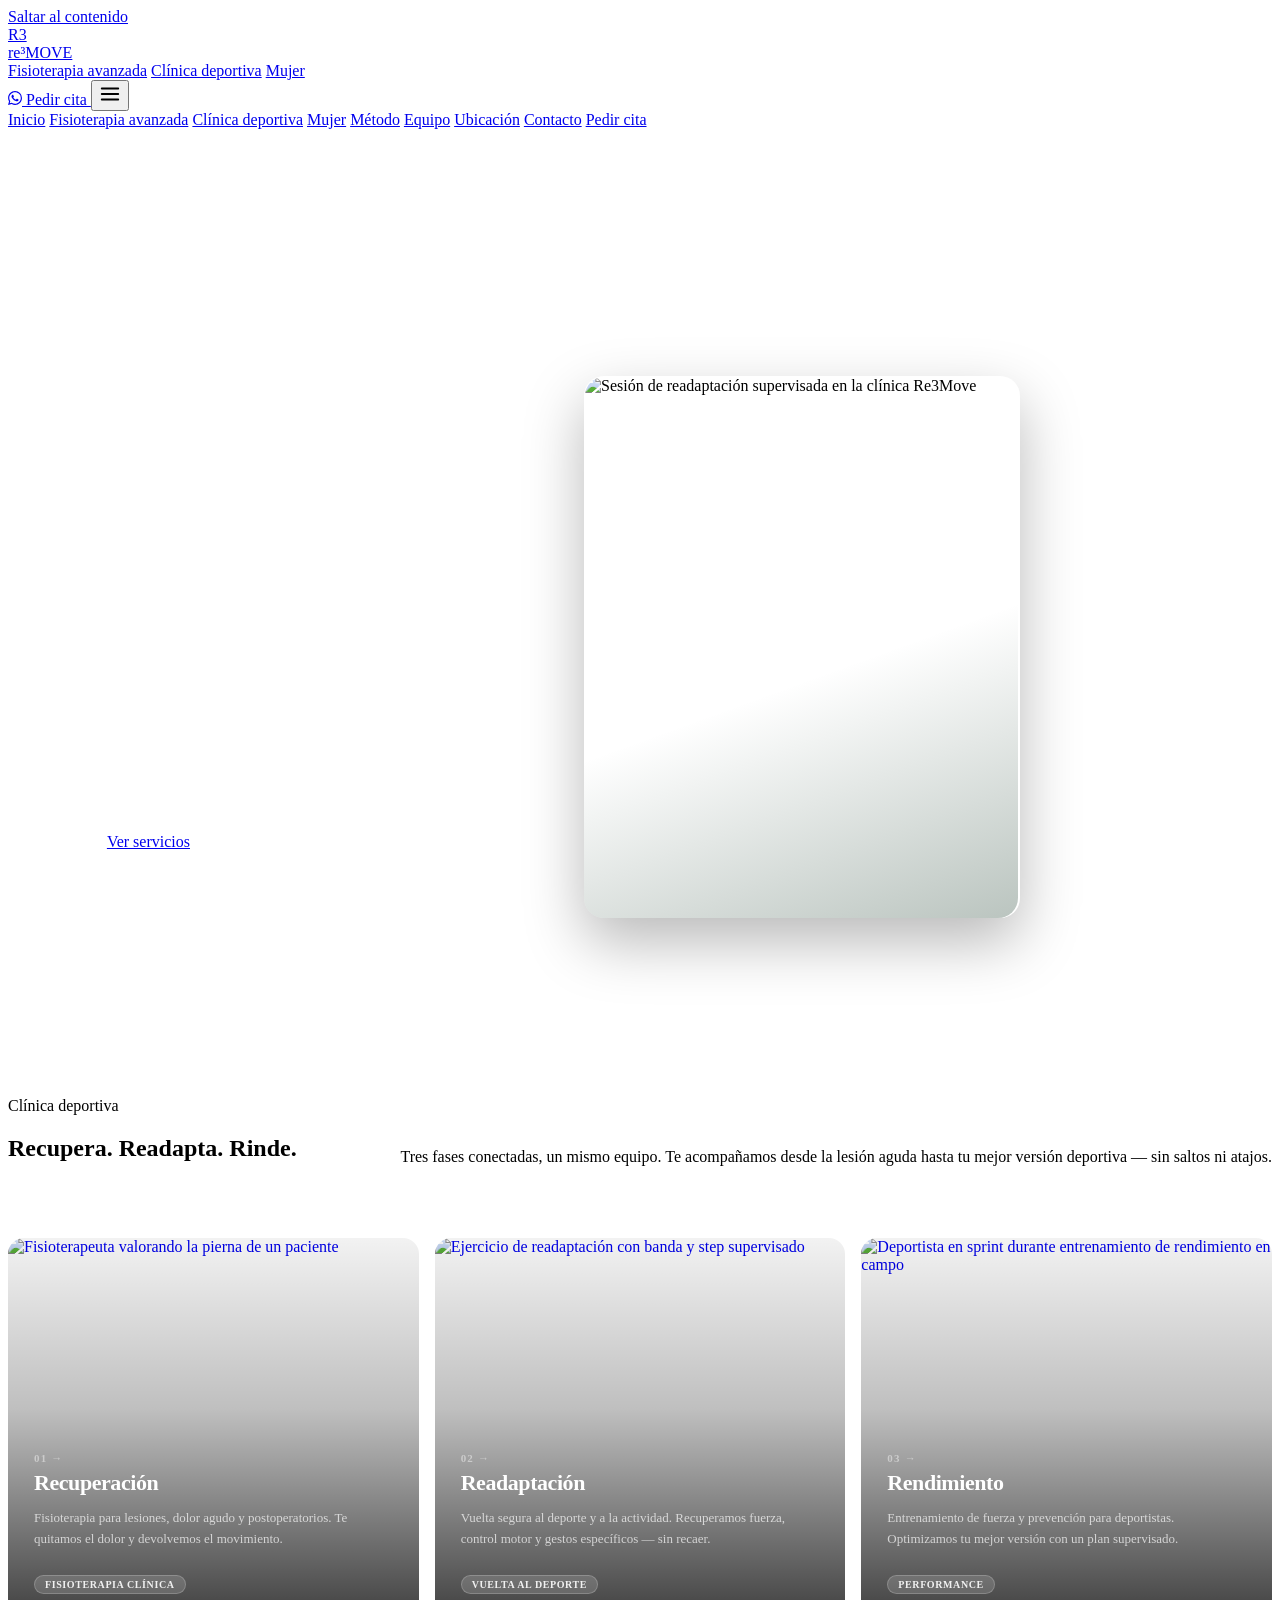
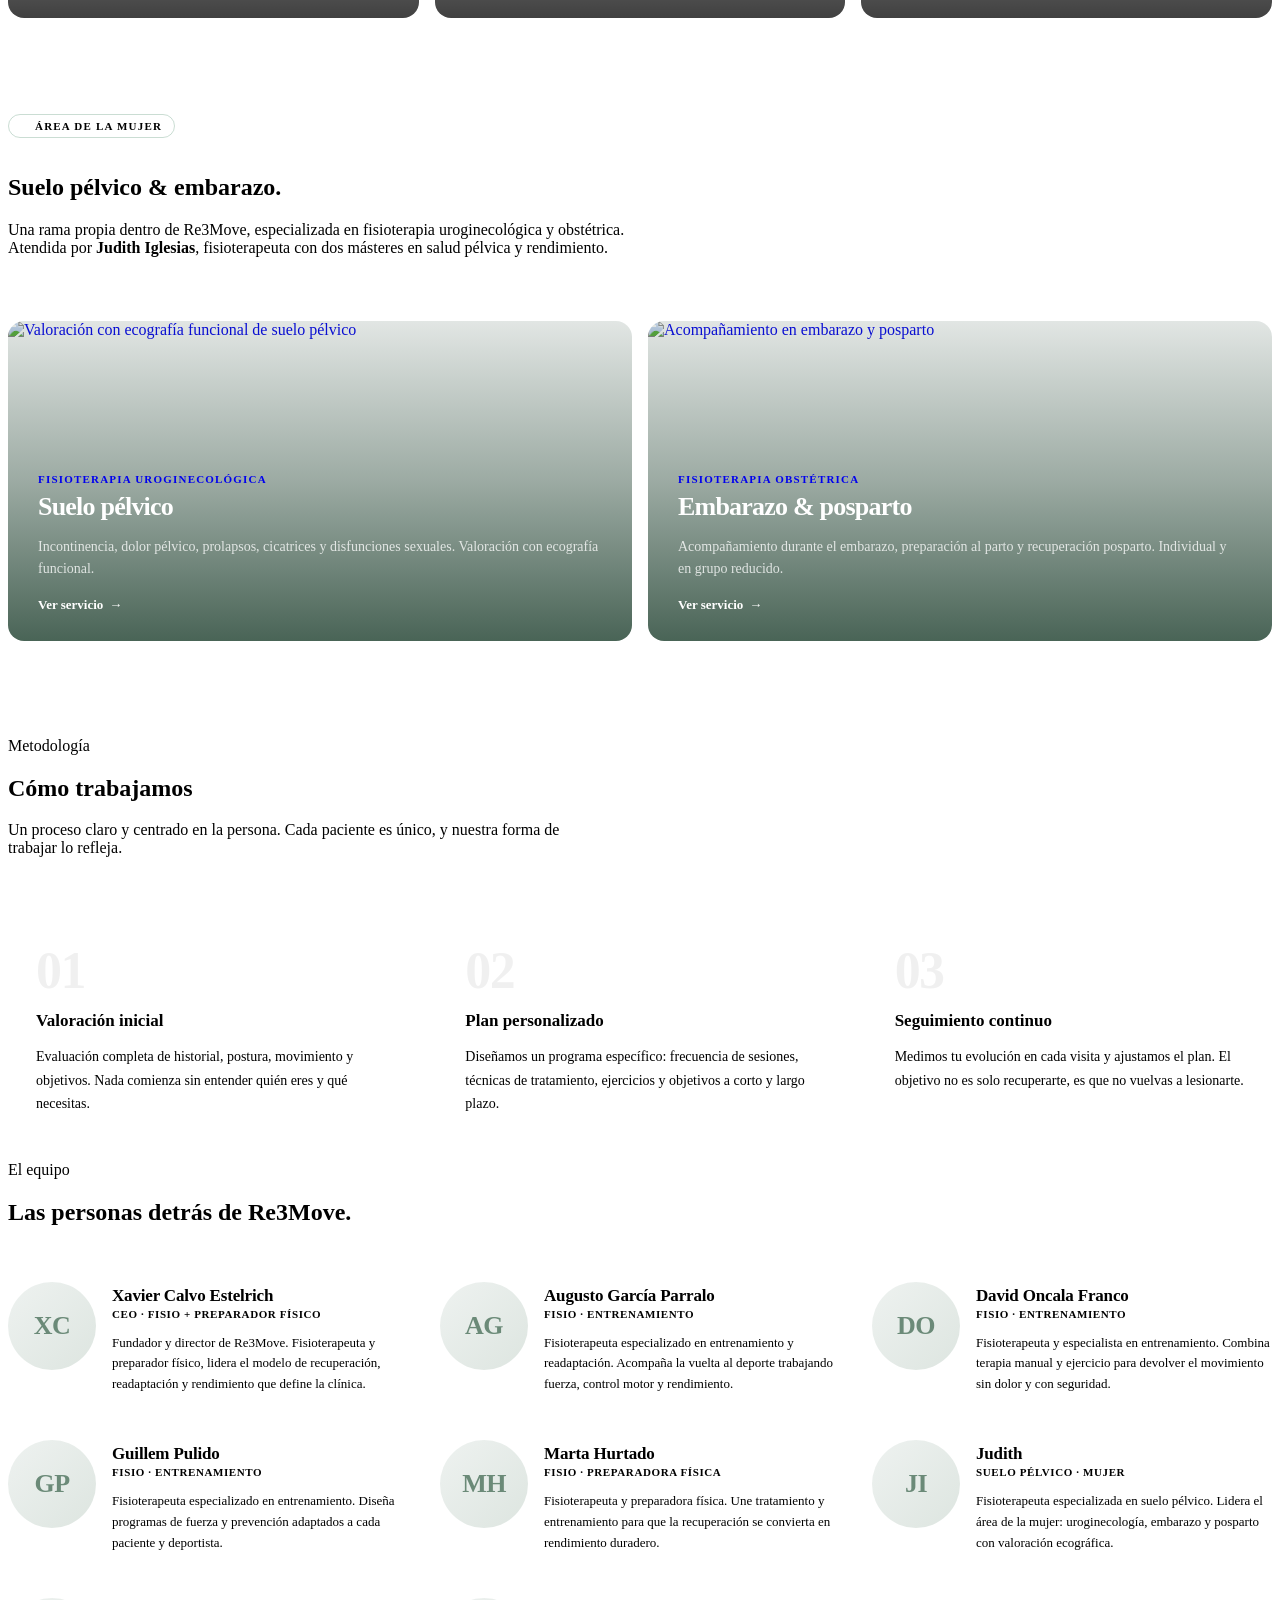
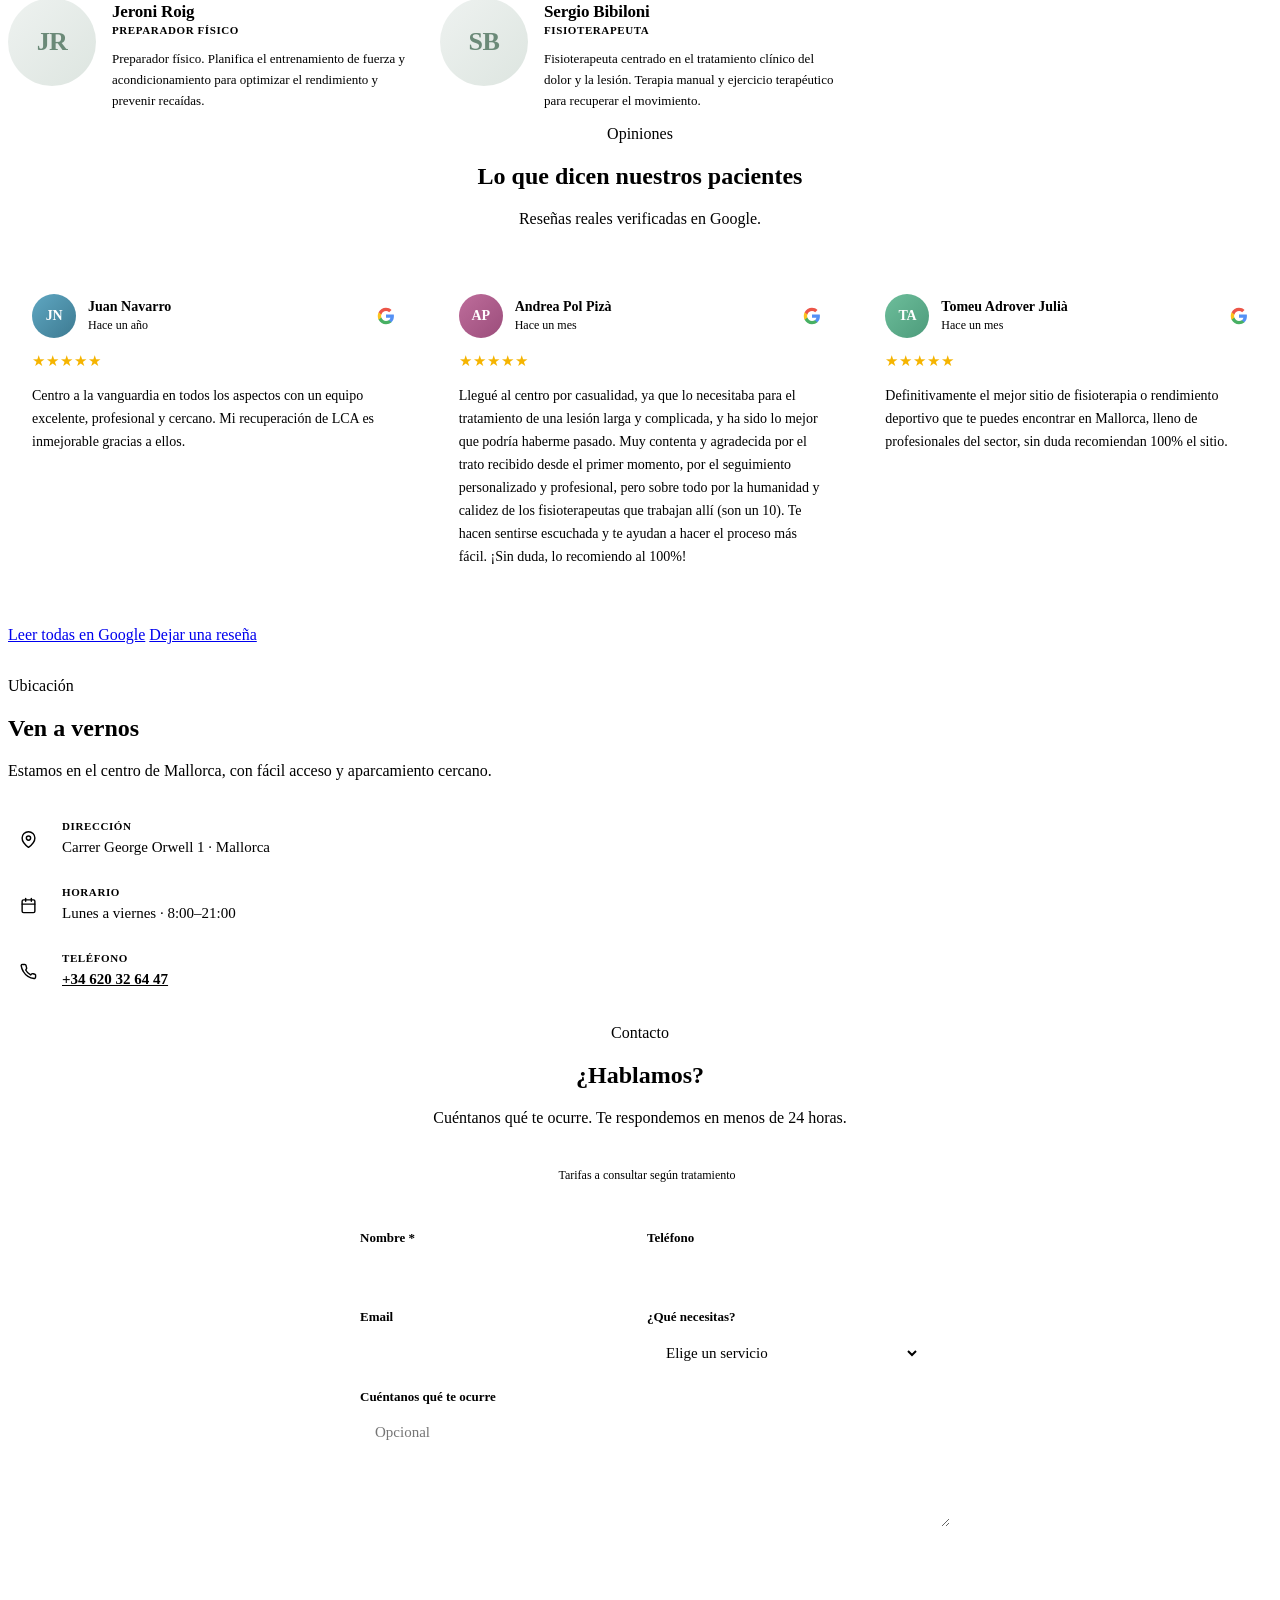
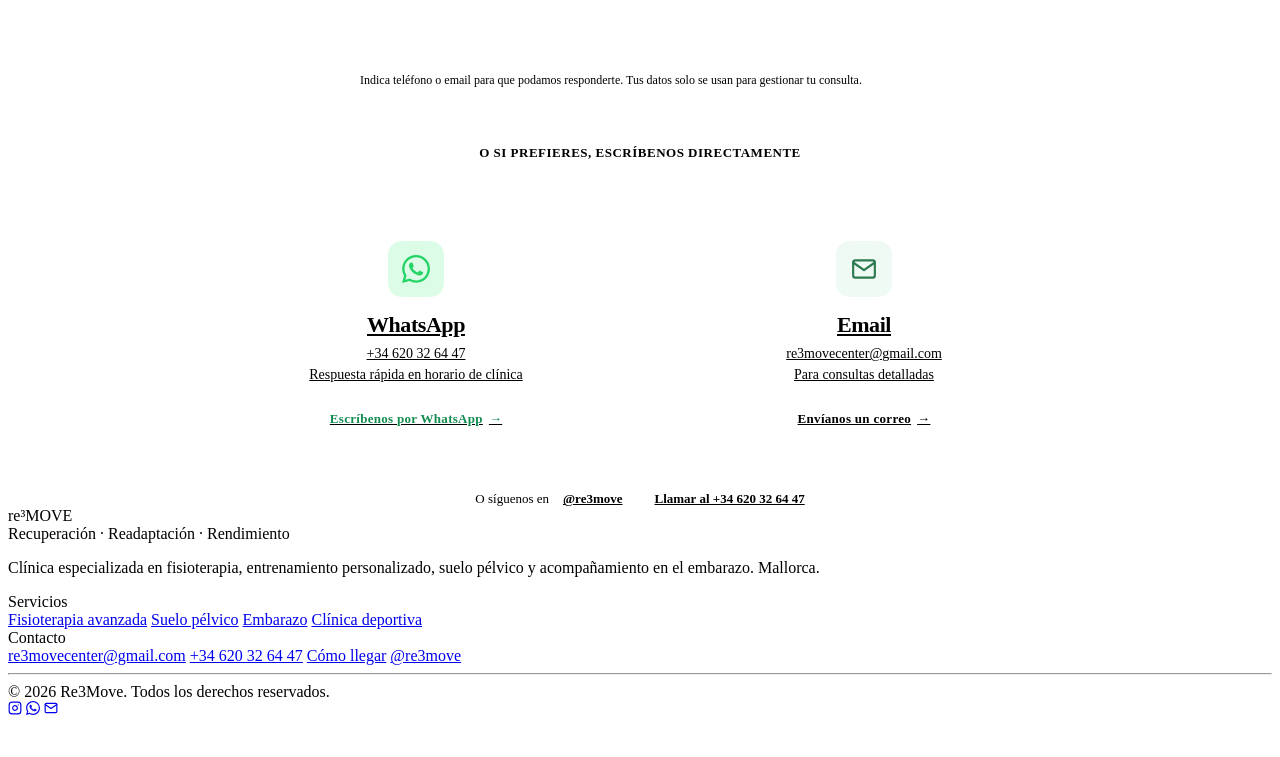
==== commit 5fe4a512: "feat(fotos): fotos reales de clínica + sección de luz roja - Home: hero y 3 tarjetas de servicio con" ====
--- a/public/index.html
+++ b/public/index.html
@@ -11,7 +11,7 @@
 <meta property="og:type" content="website">
 <meta property="og:title" content="Re3Move — Clínica de Fisioterapia en Mallorca">
 <meta property="og:description" content="Clínica de Recuperación, Readaptación y Rendimiento. Fisioterapia especializada, entrenamiento y suelo pélvico en Mallorca.">
-<meta property="og:image" content="/assets/photos/clinic-02-physio-baby.jpeg">
+<meta property="og:image" content="https://re3move.es/assets/photos/clinic-02-physio-baby.jpeg">
 <meta property="og:locale" content="es_ES">
 <meta property="og:url" content="https://re3move.es/">
 <meta property="og:site_name" content="Re3Move">
@@ -19,7 +19,7 @@
 <meta name="twitter:card" content="summary_large_image">
 <meta name="twitter:title" content="Re3Move — Clínica de Fisioterapia en Mallorca">
 <meta name="twitter:description" content="Clínica de Recuperación, Readaptación y Rendimiento. Fisioterapia especializada, entrenamiento y suelo pélvico en Mallorca.">
-<meta name="twitter:image" content="/assets/photos/clinic-02-physio-baby.jpeg">
+<meta name="twitter:image" content="https://re3move.es/assets/photos/clinic-02-physio-baby.jpeg">
 <meta name="theme-color" content="#3a5748">
 <meta name="robots" content="index,follow">
 <link rel="preconnect" href="https://fonts.googleapis.com">
@@ -52,7 +52,11 @@
 /* ══════════════════ HERO ═════════════════════════════ */
 .hero { min-height: 100vh; background: var(--logo-bg); display: flex; align-items: center; position: relative; overflow: hidden; padding-top: 68px; }
 .hero::after { content:''; position:absolute; inset:0; background: radial-gradient(ellipse 70% 60% at 80% 40%, rgba(255,255,255,0.04) 0%, transparent 65%); pointer-events:none; }
-.hero-inner { position: relative; z-index: 2; padding: 80px 0; }
+.hero-inner { position: relative; z-index: 2; padding: 80px 0; display: grid; grid-template-columns: 1.15fr 0.85fr; gap: 56px; align-items: center; }
+.hero-media { position: relative; }
+.hero-media img { width: 100%; height: 540px; object-fit: cover; object-position: center; border-radius: 20px; border: 1px solid rgba(255,255,255,0.12); box-shadow: 0 24px 60px rgba(0,0,0,0.28); display: block; }
+.hero-media::after { content:''; position:absolute; inset:0; border-radius:20px; background: linear-gradient(160deg, rgba(58,87,72,0) 55%, rgba(58,87,72,0.35) 100%); pointer-events:none; }
+@media (max-width: 900px) { .hero-inner { grid-template-columns: 1fr; gap: 0; } .hero-media { display: none; } }
 .hero-kicker { display: flex; align-items: center; gap: 10px; margin-bottom: 28px; }
 .hero-kicker-line { width: 28px; height: 1.5px; background: rgba(255,255,255,0.3); flex-shrink: 0; }
 .hero-kicker-text { font-family: var(--font-b); font-size: 12px; font-weight: 500; color: rgba(255,255,255,0.45); letter-spacing: 1.2px; text-transform: uppercase; }
@@ -118,8 +122,8 @@
 .team-header { margin-bottom: 56px; }
 .team-grid { display: grid; grid-template-columns: repeat(3, 1fr); gap: 32px; }
 .team-card { display: flex; gap: 16px; align-items: flex-start; }
-.team-photo { width: 88px; height: 88px; flex-shrink: 0; border-radius: 50%; overflow: hidden; background: linear-gradient(135deg, #eef2f0, #dde5e0); border: 1px solid var(--border); display: flex; align-items: center; justify-content: center; color: #8aa89a; }
-.team-photo img { width: 100%; height: 100%; object-fit: cover; object-position: center top; display: block; }
+.team-photo { position: relative; width: 88px; height: 88px; flex-shrink: 0; border-radius: 50%; overflow: hidden; background: linear-gradient(135deg, #eef2f0, #dde5e0); border: 1px solid var(--border); display: flex; align-items: center; justify-content: center; color: #8aa89a; }
+.team-photo img { position: absolute; inset: 0; width: 100%; height: 100%; object-fit: cover; object-position: center top; display: block; }
 .team-photo-initials { font-family: var(--font-h); font-weight: 800; font-size: 26px; color: #6b8a78; letter-spacing: -0.02em; }
 .team-info { flex: 1; min-width: 0; padding-top: 4px; }
 .team-name { font-family: var(--font-h); font-weight: 700; font-size: 17px; color: var(--ink); margin-bottom: 2px; letter-spacing: -0.01em; }
@@ -257,6 +261,7 @@
 <section class="hero" id="inicio">
   <div class="container">
     <div class="hero-inner">
+      <div class="hero-copy">
       <div class="hero-kicker fade-up">
         <div class="hero-kicker-line"></div>
         <span class="hero-kicker-text">Clínica de Fisioterapia — Mallorca</span>
@@ -281,6 +286,10 @@
         <div class="hero-divider"></div>
         <div class="hero-stat"><span class="hero-stat-num">8+</span><span class="hero-stat-label">Años de experiencia</span></div>
       </div>
+      </div>
+      <div class="hero-media fade-up d2">
+        <img src="/assets/photos/clinic-readapt-cable.jpg" alt="Sesión de readaptación supervisada en la clínica Re3Move" width="1080" height="1350" decoding="async">
+      </div>
     </div>
   </div>
 </section>
@@ -297,7 +306,7 @@
     </div>
     <div class="services-grid">
       <a href="/fisioterapia-avanzada.html" class="service-card">
-        <img class="service-bg" src="/assets/photos/clinic-02-physio-baby.jpeg" alt="Fisioterapeuta tratando a una paciente en consulta" width="724" height="1086" decoding="async">
+        <img class="service-bg" src="/assets/photos/clinic-physio-assess.jpg" alt="Fisioterapeuta valorando la pierna de un paciente" width="1080" height="1346" decoding="async">
         <div class="service-overlay"></div>
         <div class="service-body">
           <div class="service-num">01 →</div>
@@ -307,7 +316,7 @@
         </div>
       </a>
       <a href="/clinica-deportiva.html" class="service-card">
-        <img class="service-bg" src="/assets/photos/training-03-step-up.png" alt="Ejercicio de readaptación con step" loading="lazy" width="1284" height="1610" decoding="async">
+        <img class="service-bg" src="/assets/photos/clinic-stepup-jerseys.jpg" alt="Ejercicio de readaptación con banda y step supervisado" loading="lazy" width="1080" height="1350" decoding="async">
         <div class="service-overlay"></div>
         <div class="service-body">
           <div class="service-num">02 →</div>
@@ -317,7 +326,7 @@
         </div>
       </a>
       <a href="/clinica-deportiva.html#rendimiento" class="service-card">
-        <img class="service-bg" src="/assets/photos/training-01-stability.png" alt="Entrenamiento de estabilidad y fuerza" loading="lazy" width="1284" height="1735" decoding="async">
+        <img class="service-bg" src="/assets/photos/field-sprint.jpg" alt="Deportista en sprint durante entrenamiento de rendimiento en campo" loading="lazy" width="1080" height="1350" decoding="async">
         <div class="service-overlay"></div>
         <div class="service-body">
           <div class="service-num">03 →</div>
@@ -403,6 +412,7 @@
     <div class="team-grid">
       <div class="team-card">
         <div class="team-photo">
+          <img src="/assets/photos/team-xavier.jpg" alt="Xavier Calvo Estelrich" loading="lazy" onerror="this.remove()">
           <span class="team-photo-initials">XC</span>
         </div>
         <div class="team-info">
@@ -413,6 +423,7 @@
       </div>
       <div class="team-card">
         <div class="team-photo">
+          <img src="/assets/photos/team-augusto.jpg" alt="Augusto García Parralo" loading="lazy" onerror="this.remove()">
           <span class="team-photo-initials">AG</span>
         </div>
         <div class="team-info">
@@ -423,6 +434,7 @@
       </div>
       <div class="team-card">
         <div class="team-photo">
+          <img src="/assets/photos/team-david.jpg" alt="David Oncala Franco" loading="lazy" onerror="this.remove()">
           <span class="team-photo-initials">DO</span>
         </div>
         <div class="team-info">
@@ -433,6 +445,7 @@
       </div>
       <div class="team-card">
         <div class="team-photo">
+          <img src="/assets/photos/team-guillem.jpg" alt="Guillem Pulido" loading="lazy" onerror="this.remove()">
           <span class="team-photo-initials">GP</span>
         </div>
         <div class="team-info">
@@ -443,6 +456,7 @@
       </div>
       <div class="team-card">
         <div class="team-photo">
+          <img src="/assets/photos/team-marta.jpg" alt="Marta Hurtado" loading="lazy" onerror="this.remove()">
           <span class="team-photo-initials">MH</span>
         </div>
         <div class="team-info">
@@ -453,7 +467,8 @@
       </div>
       <div class="team-card">
         <div class="team-photo">
-          <img src="/assets/photos/clinic-07-judith-pelvis.jpeg" alt="Judith" loading="lazy" />
+          <img src="/assets/photos/clinic-07-judith-pelvis.jpeg" alt="Judith Iglesias" loading="lazy" onerror="this.remove()">
+          <span class="team-photo-initials">JI</span>
         </div>
         <div class="team-info">
           <div class="team-name">Judith</div>
@@ -463,6 +478,7 @@
       </div>
       <div class="team-card">
         <div class="team-photo">
+          <img src="/assets/photos/team-jeroni.jpg" alt="Jeroni Roig" loading="lazy" onerror="this.remove()">
           <span class="team-photo-initials">JR</span>
         </div>
         <div class="team-info">
@@ -473,6 +489,7 @@
       </div>
       <div class="team-card">
         <div class="team-photo">
+          <img src="/assets/photos/team-sergio.jpg" alt="Sergio Bibiloni" loading="lazy" onerror="this.remove()">
           <span class="team-photo-initials">SB</span>
         </div>
         <div class="team-info">
@@ -739,17 +756,21 @@
     document.getElementById('hamburger').focus();
   }
 });
-// Scroll reveal
-const obs = new IntersectionObserver(entries => {
-  entries.forEach(e => {
-    if (e.isIntersecting) { e.target.style.opacity = '1'; e.target.style.transform = 'translateY(0)'; }
+// Scroll reveal — skipped entirely when reduced motion is preferred or IntersectionObserver
+// is unavailable, so content always stays visible.
+const reduceMotion = window.matchMedia && window.matchMedia('(prefers-reduced-motion: reduce)').matches;
+if (!reduceMotion && 'IntersectionObserver' in window) {
+  const obs = new IntersectionObserver(entries => {
+    entries.forEach(e => {
+      if (e.isIntersecting) { e.target.style.opacity = '1'; e.target.style.transform = 'translateY(0)'; obs.unobserve(e.target); }
+    });
+  }, { threshold: 0.1 });
+  document.querySelectorAll('.service-card, .mujer-card, .method-step, .team-card, .test-card, .loc-item, .ch-btn-big').forEach(el => {
+    el.style.opacity = '0'; el.style.transform = 'translateY(18px)';
+    el.style.transition = 'opacity 0.45s ease, transform 0.45s ease';
+    obs.observe(el);
   });
-}, { threshold: 0.1 });
-document.querySelectorAll('.service-card, .mujer-card, .method-step, .team-card, .test-card, .loc-item, .ch-btn-big').forEach(el => {
-  el.style.opacity = '0'; el.style.transform = 'translateY(18px)';
-  el.style.transition = 'opacity 0.45s ease, transform 0.45s ease';
-  obs.observe(el);
-});
+}
 
 // ── Formulario de leads → CRM (POST /api/leads/public) ──
 (function () {
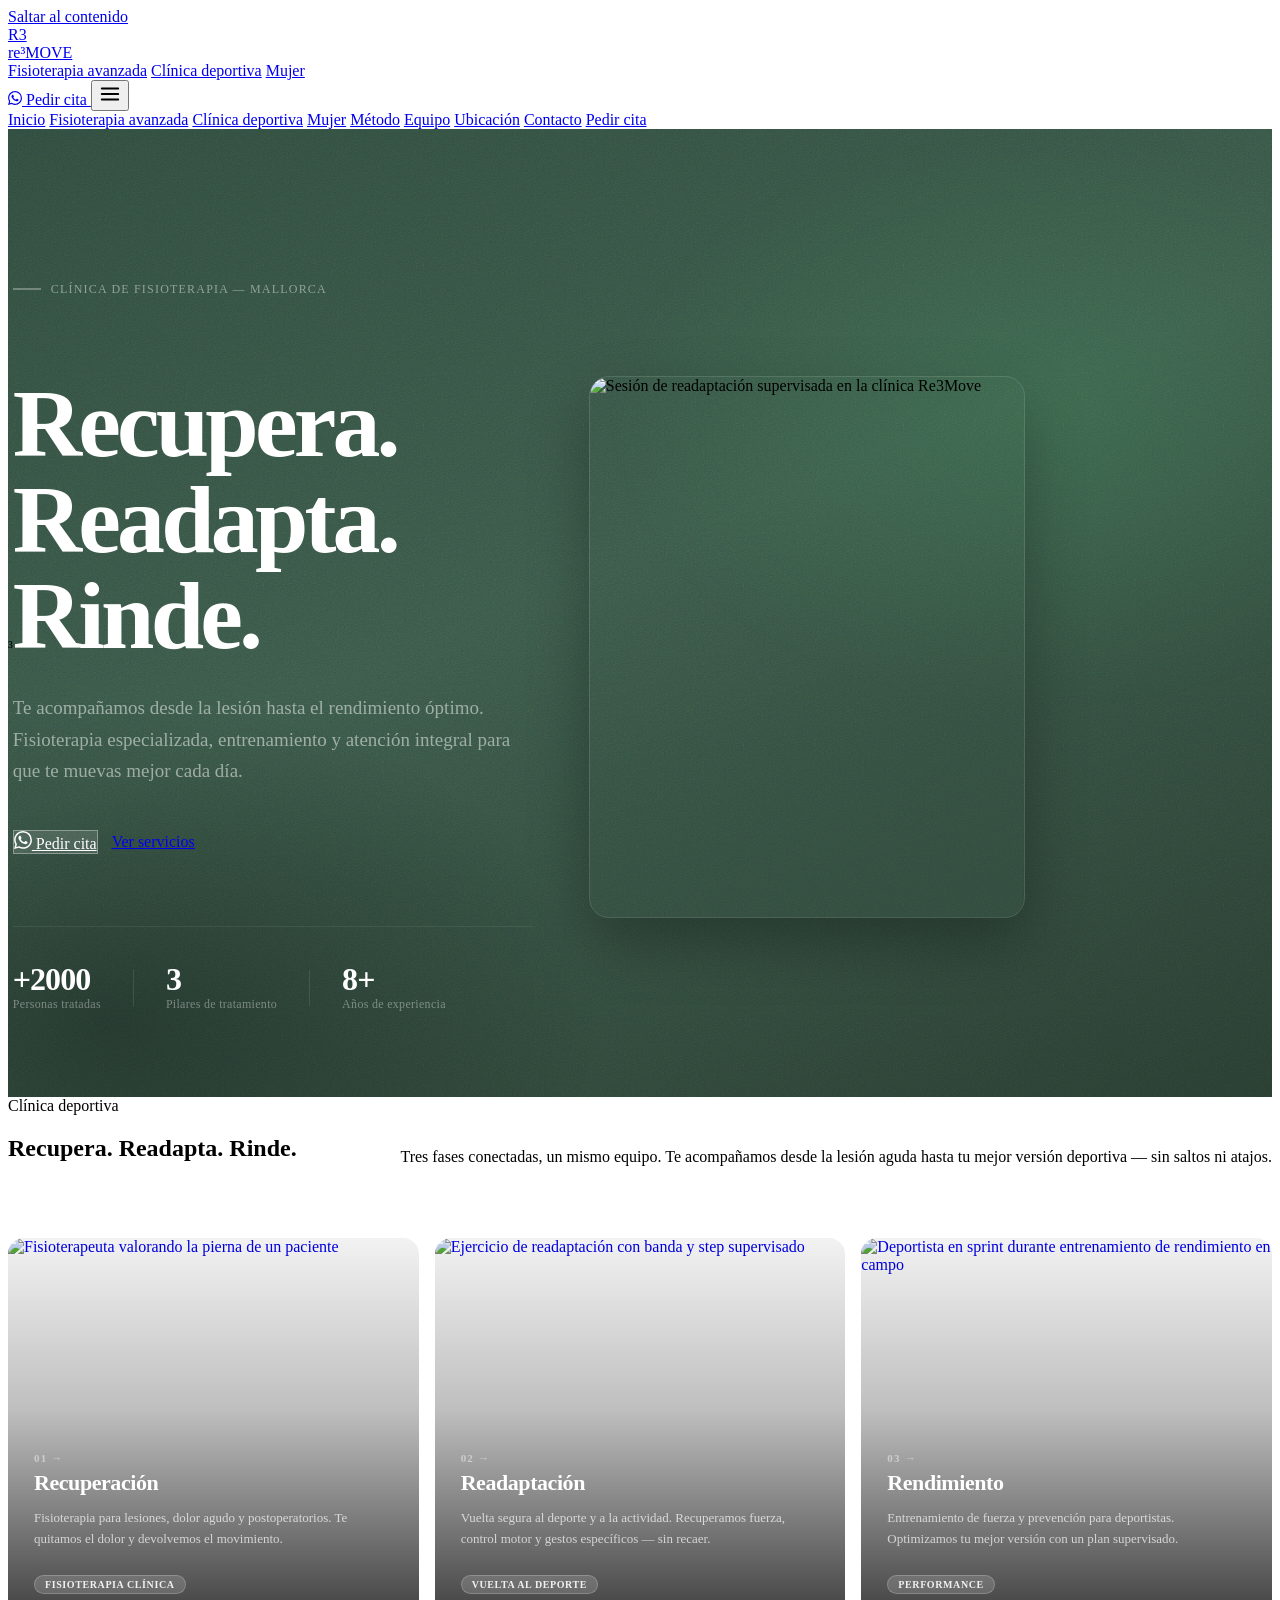
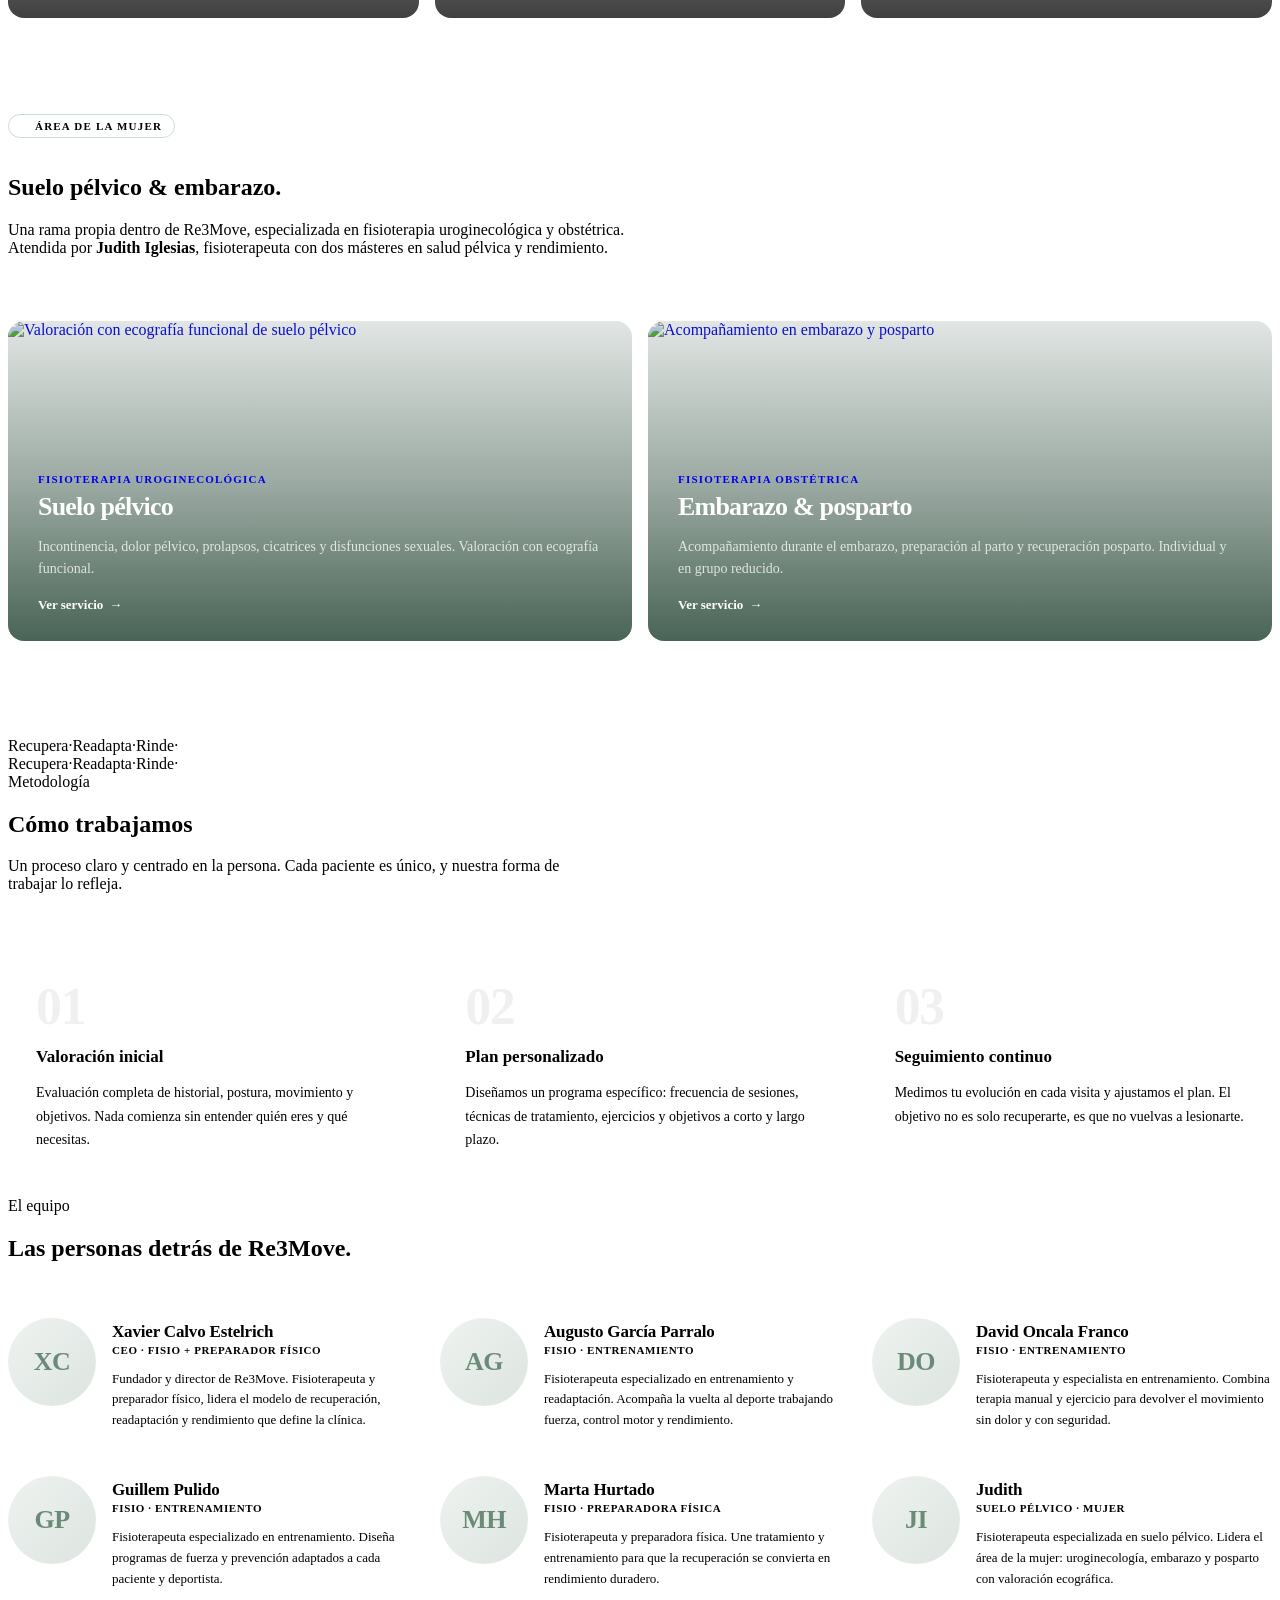
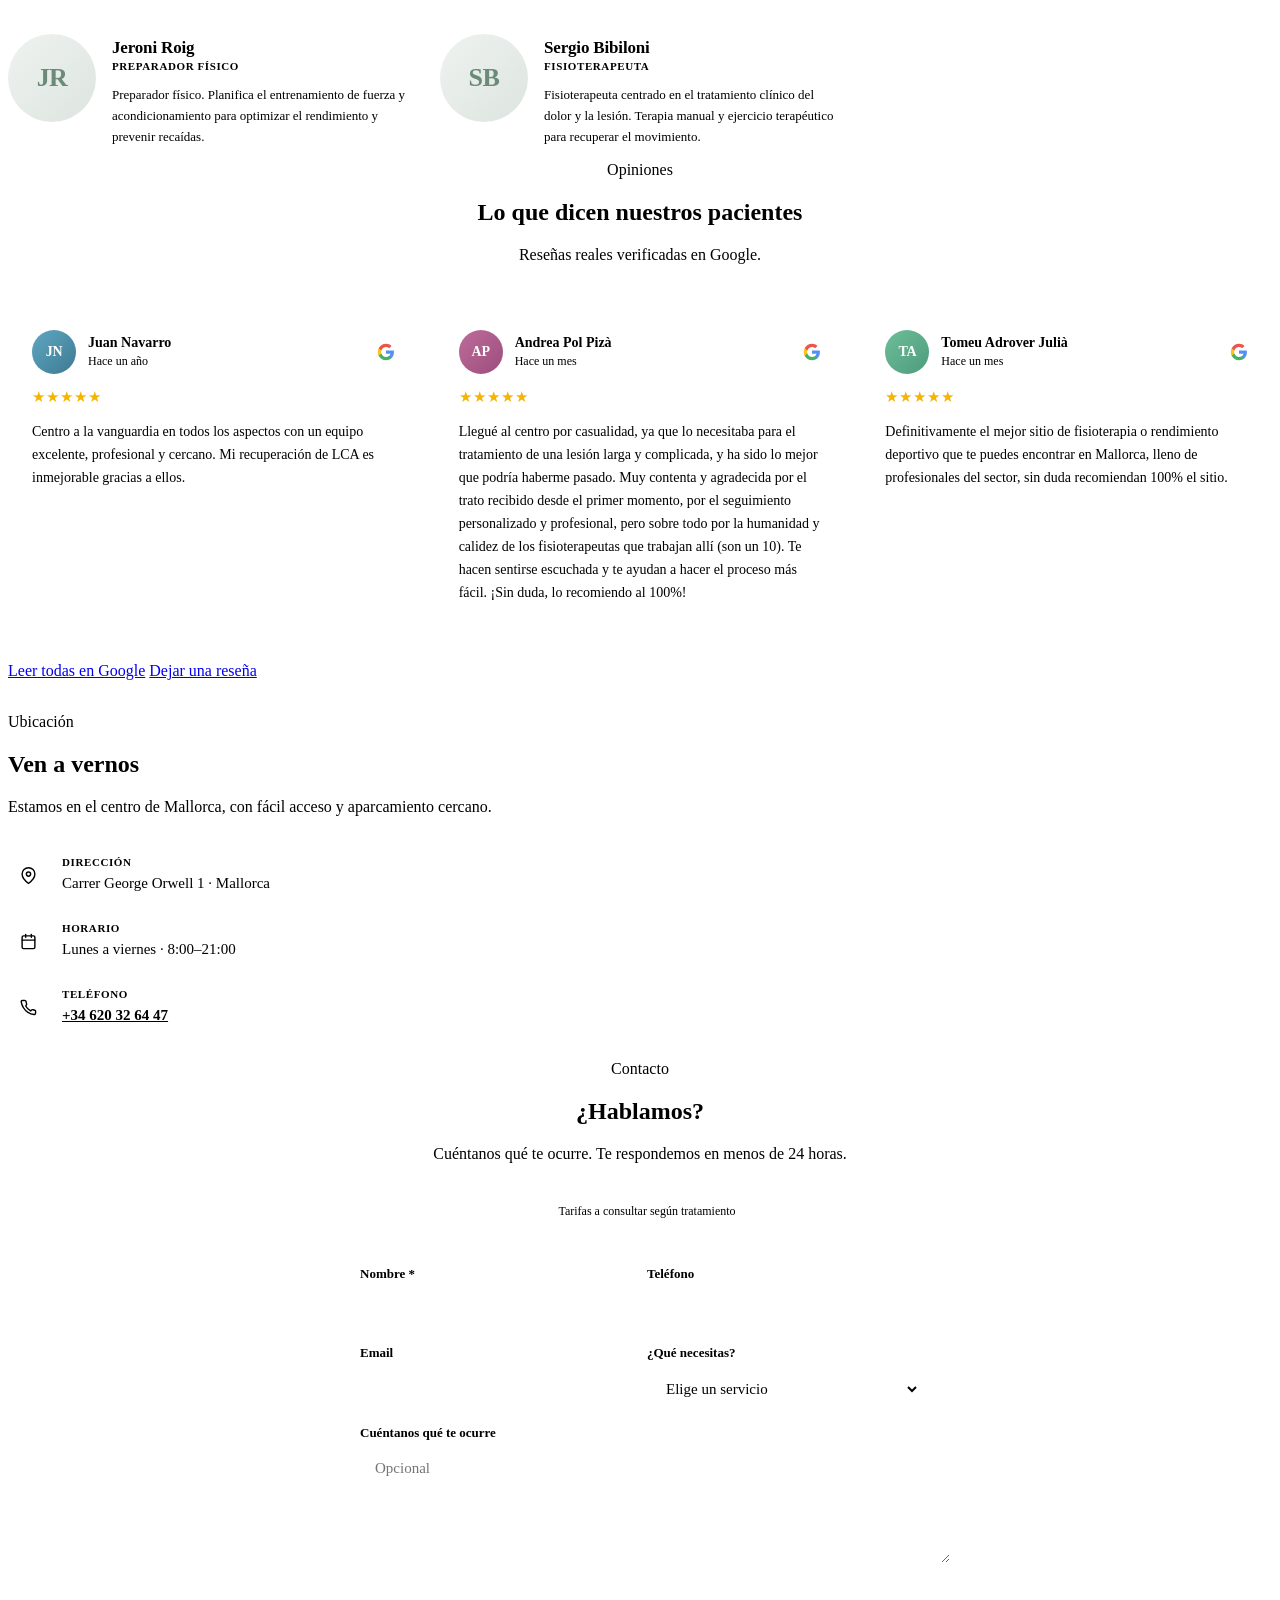
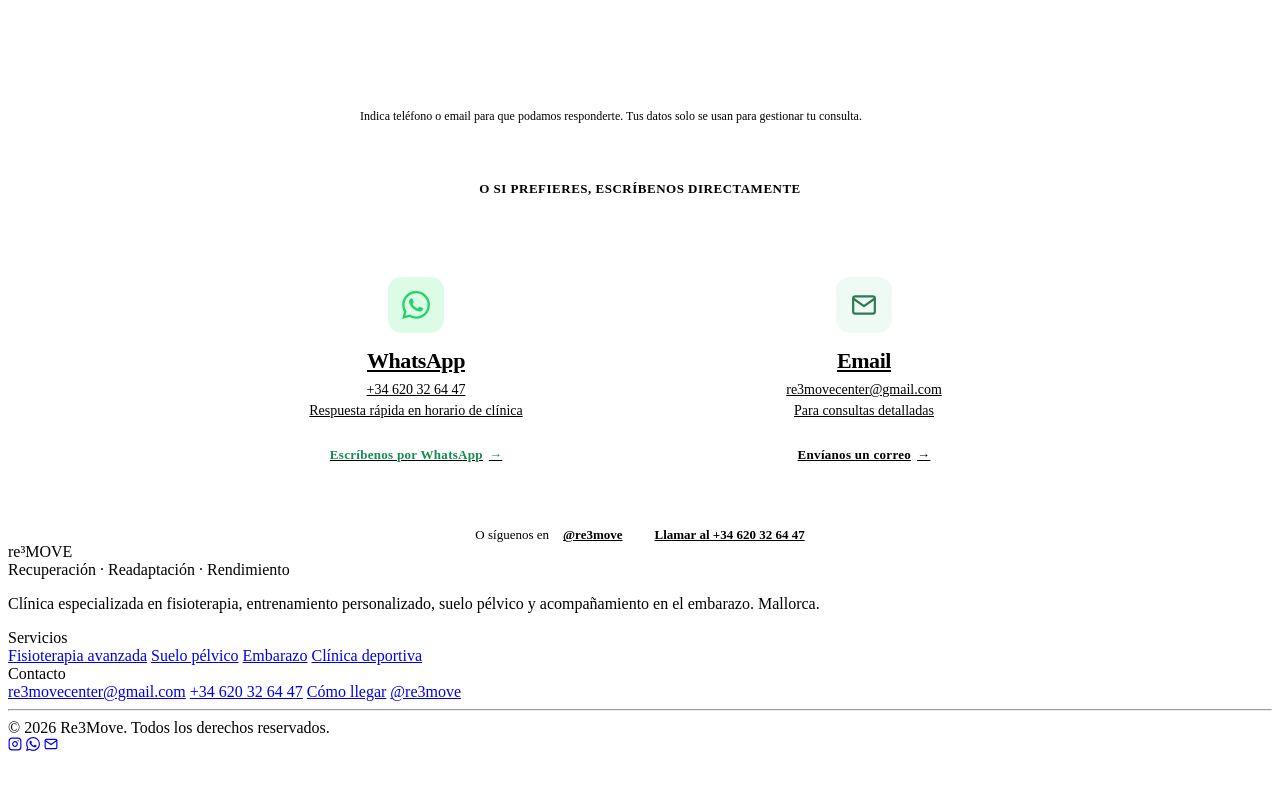
==== commit a4f4d60e: "feat(visual): elevar la identidad visual de la landing Sistema de diseño compartido (styles.css): - " ====
--- a/public/index.html
+++ b/public/index.html
@@ -50,11 +50,12 @@
 </script>
 <style>
 /* ══════════════════ HERO ═════════════════════════════ */
-.hero { min-height: 100vh; background: var(--logo-bg); display: flex; align-items: center; position: relative; overflow: hidden; padding-top: 68px; }
-.hero::after { content:''; position:absolute; inset:0; background: radial-gradient(ellipse 70% 60% at 80% 40%, rgba(255,255,255,0.04) 0%, transparent 65%); pointer-events:none; }
+.hero { min-height: 100vh; background: linear-gradient(157deg, #2f4a3d 0%, #3a5748 46%, #283b30 100%); display: flex; align-items: center; position: relative; overflow: hidden; padding-top: 68px; }
+.hero::after { content:''; position:absolute; inset:0; z-index:1; pointer-events:none; background: radial-gradient(ellipse 58% 50% at 82% 30%, rgba(77,190,110,0.16) 0%, transparent 60%), radial-gradient(ellipse 70% 60% at 8% 92%, rgba(0,0,0,0.30) 0%, transparent 55%); }
+.hero::before { content:''; position:absolute; inset:0; z-index:1; pointer-events:none; opacity:0.4; mix-blend-mode:overlay; background-image:url("data:image/svg+xml,%3Csvg xmlns='http://www.w3.org/2000/svg' width='160' height='160'%3E%3Cfilter id='n'%3E%3CfeTurbulence type='fractalNoise' baseFrequency='0.85' numOctaves='2' stitchTiles='stitch'/%3E%3C/filter%3E%3Crect width='100%25' height='100%25' filter='url(%23n)'/%3E%3C/svg%3E"); background-size:160px 160px; }
 .hero-inner { position: relative; z-index: 2; padding: 80px 0; display: grid; grid-template-columns: 1.15fr 0.85fr; gap: 56px; align-items: center; }
 .hero-media { position: relative; }
-.hero-media img { width: 100%; height: 540px; object-fit: cover; object-position: center; border-radius: 20px; border: 1px solid rgba(255,255,255,0.12); box-shadow: 0 24px 60px rgba(0,0,0,0.28); display: block; }
+.hero-media img { width: 100%; height: 540px; object-fit: cover; object-position: center top; border-radius: 20px; border: 1px solid rgba(255,255,255,0.12); box-shadow: 0 24px 60px rgba(0,0,0,0.28); display: block; }
 .hero-media::after { content:''; position:absolute; inset:0; border-radius:20px; background: linear-gradient(160deg, rgba(58,87,72,0) 55%, rgba(58,87,72,0.35) 100%); pointer-events:none; }
 @media (max-width: 900px) { .hero-inner { grid-template-columns: 1fr; gap: 0; } .hero-media { display: none; } }
 .hero-kicker { display: flex; align-items: center; gap: 10px; margin-bottom: 28px; }
@@ -259,6 +260,7 @@
 
 <!-- HERO -->
 <section class="hero" id="inicio">
+  <span class="hero-glyph" aria-hidden="true">³</span>
   <div class="container">
     <div class="hero-inner">
       <div class="hero-copy">
@@ -280,11 +282,11 @@
         <a href="#servicios" class="btn-ghost">Ver servicios</a>
       </div>
       <div class="hero-bottom fade-up d4">
-        <div class="hero-stat"><span class="hero-stat-num">+2.000</span><span class="hero-stat-label">Personas tratadas</span></div>
+        <div class="hero-stat"><span class="hero-stat-num" data-count="2000" data-prefix="+" data-sep="1">+2.000</span><span class="hero-stat-label">Personas tratadas</span></div>
         <div class="hero-divider"></div>
-        <div class="hero-stat"><span class="hero-stat-num">3</span><span class="hero-stat-label">Pilares de tratamiento</span></div>
+        <div class="hero-stat"><span class="hero-stat-num" data-count="3">3</span><span class="hero-stat-label">Pilares de tratamiento</span></div>
         <div class="hero-divider"></div>
-        <div class="hero-stat"><span class="hero-stat-num">8+</span><span class="hero-stat-label">Años de experiencia</span></div>
+        <div class="hero-stat"><span class="hero-stat-num" data-count="8" data-suffix="+">8+</span><span class="hero-stat-label">Años de experiencia</span></div>
       </div>
       </div>
       <div class="hero-media fade-up d2">
@@ -371,6 +373,14 @@
         </div>
       </a>
     </div>
+  </div>
+</section>
+
+<!-- MANIFESTO -->
+<section class="manifesto" aria-label="Recupera, Readapta, Rinde">
+  <div class="manifesto-track">
+    <div class="manifesto-item"><span class="manifesto-word solid">Recupera</span><span class="manifesto-dot">·</span><span class="manifesto-word">Readapta</span><span class="manifesto-dot">·</span><span class="manifesto-word solid">Rinde</span><span class="manifesto-dot">·</span></div>
+    <div class="manifesto-item"><span class="manifesto-word solid">Recupera</span><span class="manifesto-dot">·</span><span class="manifesto-word">Readapta</span><span class="manifesto-dot">·</span><span class="manifesto-word solid">Rinde</span><span class="manifesto-dot">·</span></div>
   </div>
 </section>
 
@@ -765,12 +775,35 @@
       if (e.isIntersecting) { e.target.style.opacity = '1'; e.target.style.transform = 'translateY(0)'; obs.unobserve(e.target); }
     });
   }, { threshold: 0.1 });
-  document.querySelectorAll('.service-card, .mujer-card, .method-step, .team-card, .test-card, .loc-item, .ch-btn-big').forEach(el => {
+  document.querySelectorAll('.service-card, .mujer-card, .method-step, .team-card, .test-card, .loc-item, .ch-btn-big').forEach((el, i) => {
     el.style.opacity = '0'; el.style.transform = 'translateY(18px)';
-    el.style.transition = 'opacity 0.45s ease, transform 0.45s ease';
+    el.style.transition = 'opacity 0.5s ease, transform 0.5s ease';
+    el.style.transitionDelay = (i % 4) * 0.07 + 's';
     obs.observe(el);
   });
 }
+
+// Count-up de las estadísticas del hero (degrada a los valores estáticos si no corre)
+(function () {
+  if (reduceMotion) return;
+  document.querySelectorAll('.hero-stat-num[data-count]').forEach(function (el) {
+    var target = parseInt(el.getAttribute('data-count'), 10);
+    var prefix = el.getAttribute('data-prefix') || '';
+    var suffix = el.getAttribute('data-suffix') || '';
+    var sep = el.getAttribute('data-sep');
+    var dur = 1400, start = null;
+    function fmt(n) { return prefix + (sep ? n.toLocaleString('es-ES') : String(n)) + suffix; }
+    function step(ts) {
+      if (!start) start = ts;
+      var p = Math.min((ts - start) / dur, 1);
+      var eased = 1 - Math.pow(1 - p, 3);
+      el.textContent = fmt(Math.round(target * eased));
+      if (p < 1) requestAnimationFrame(step);
+    }
+    el.textContent = fmt(0);
+    requestAnimationFrame(step);
+  });
+})();
 
 // ── Formulario de leads → CRM (POST /api/leads/public) ──
 (function () {
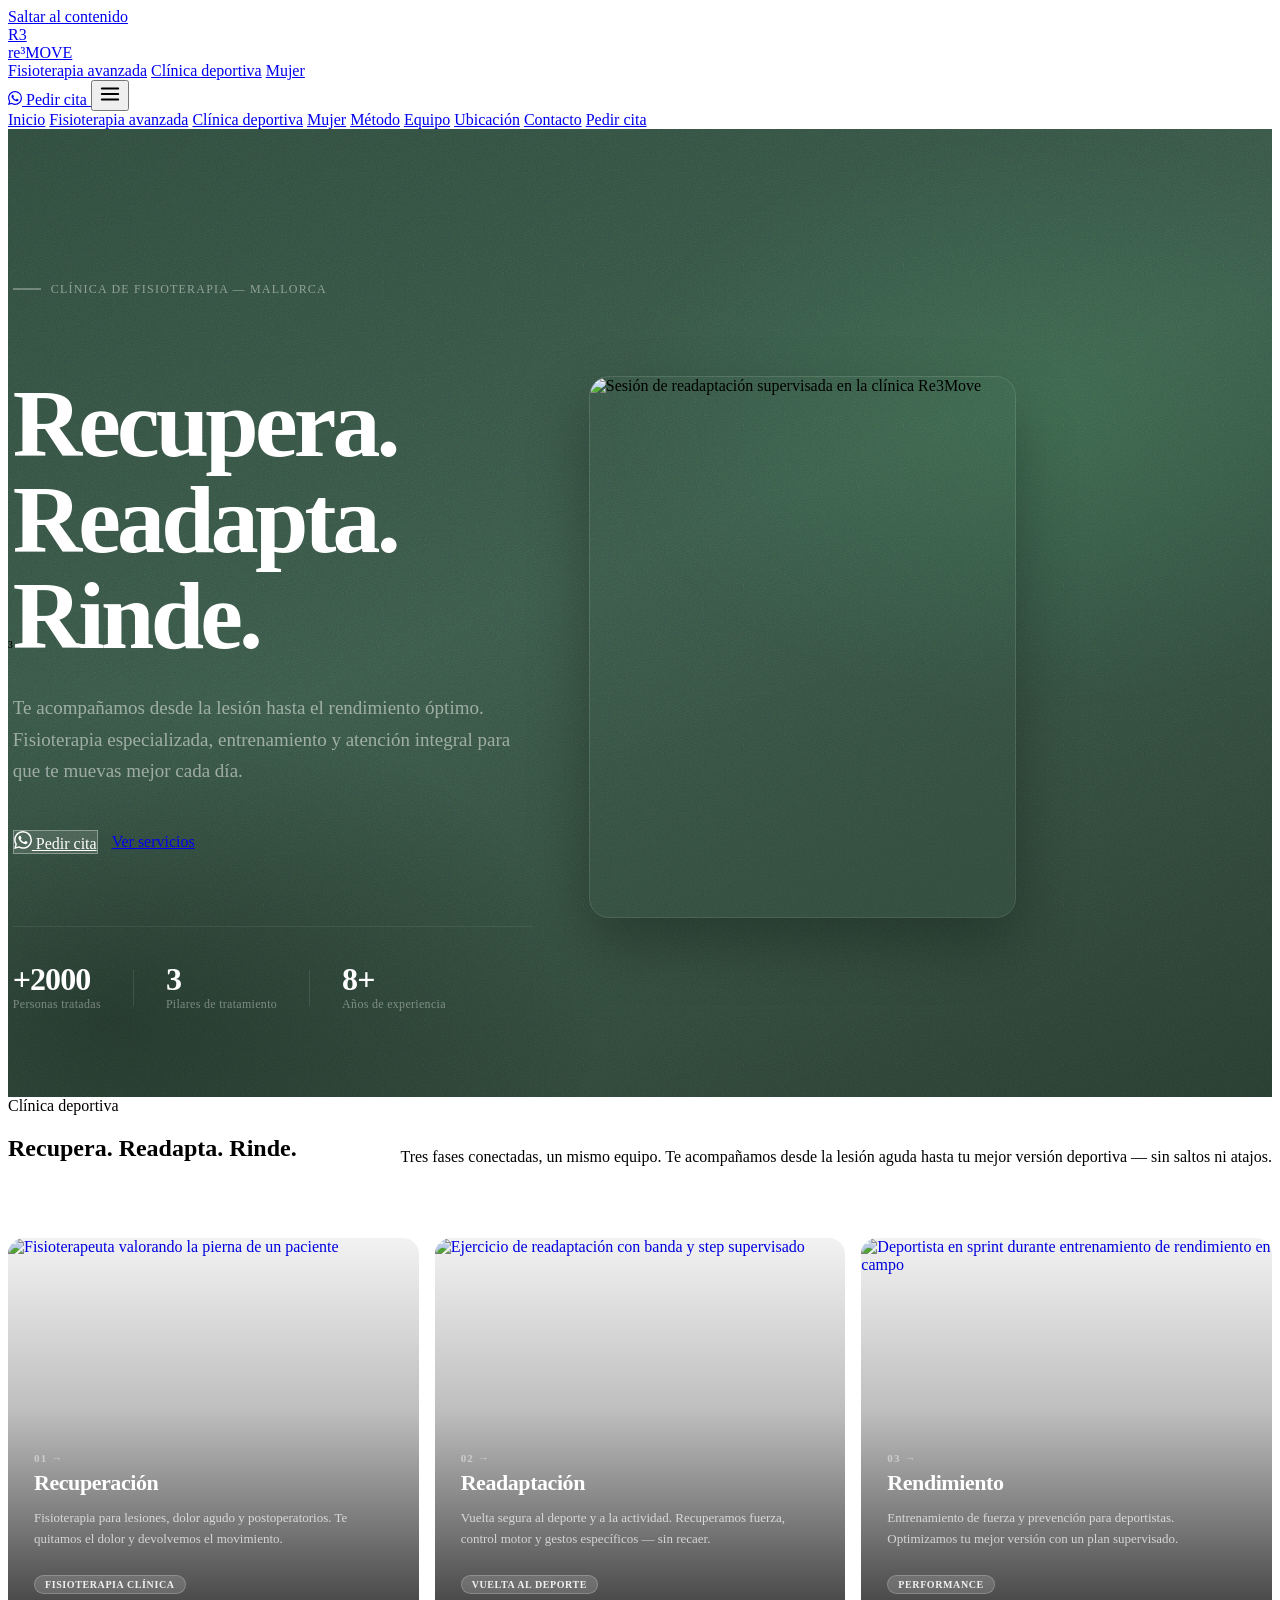
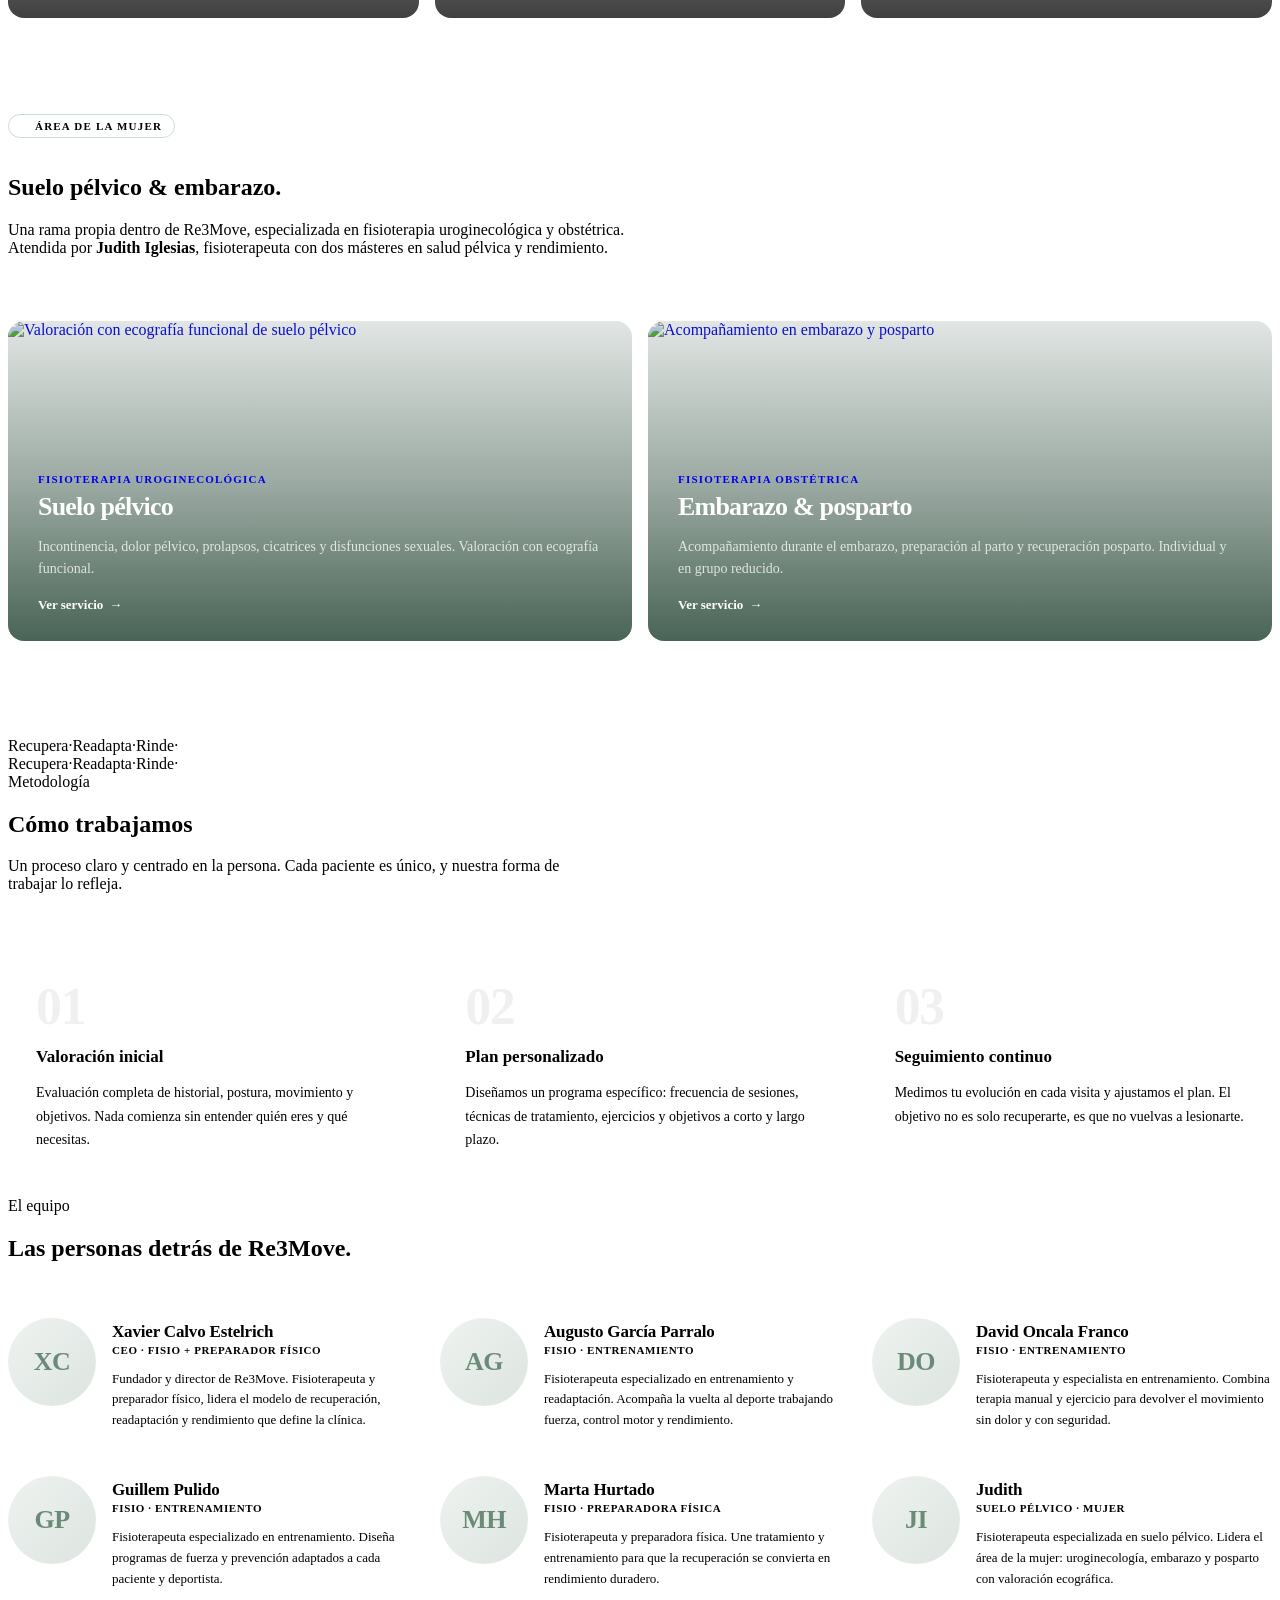
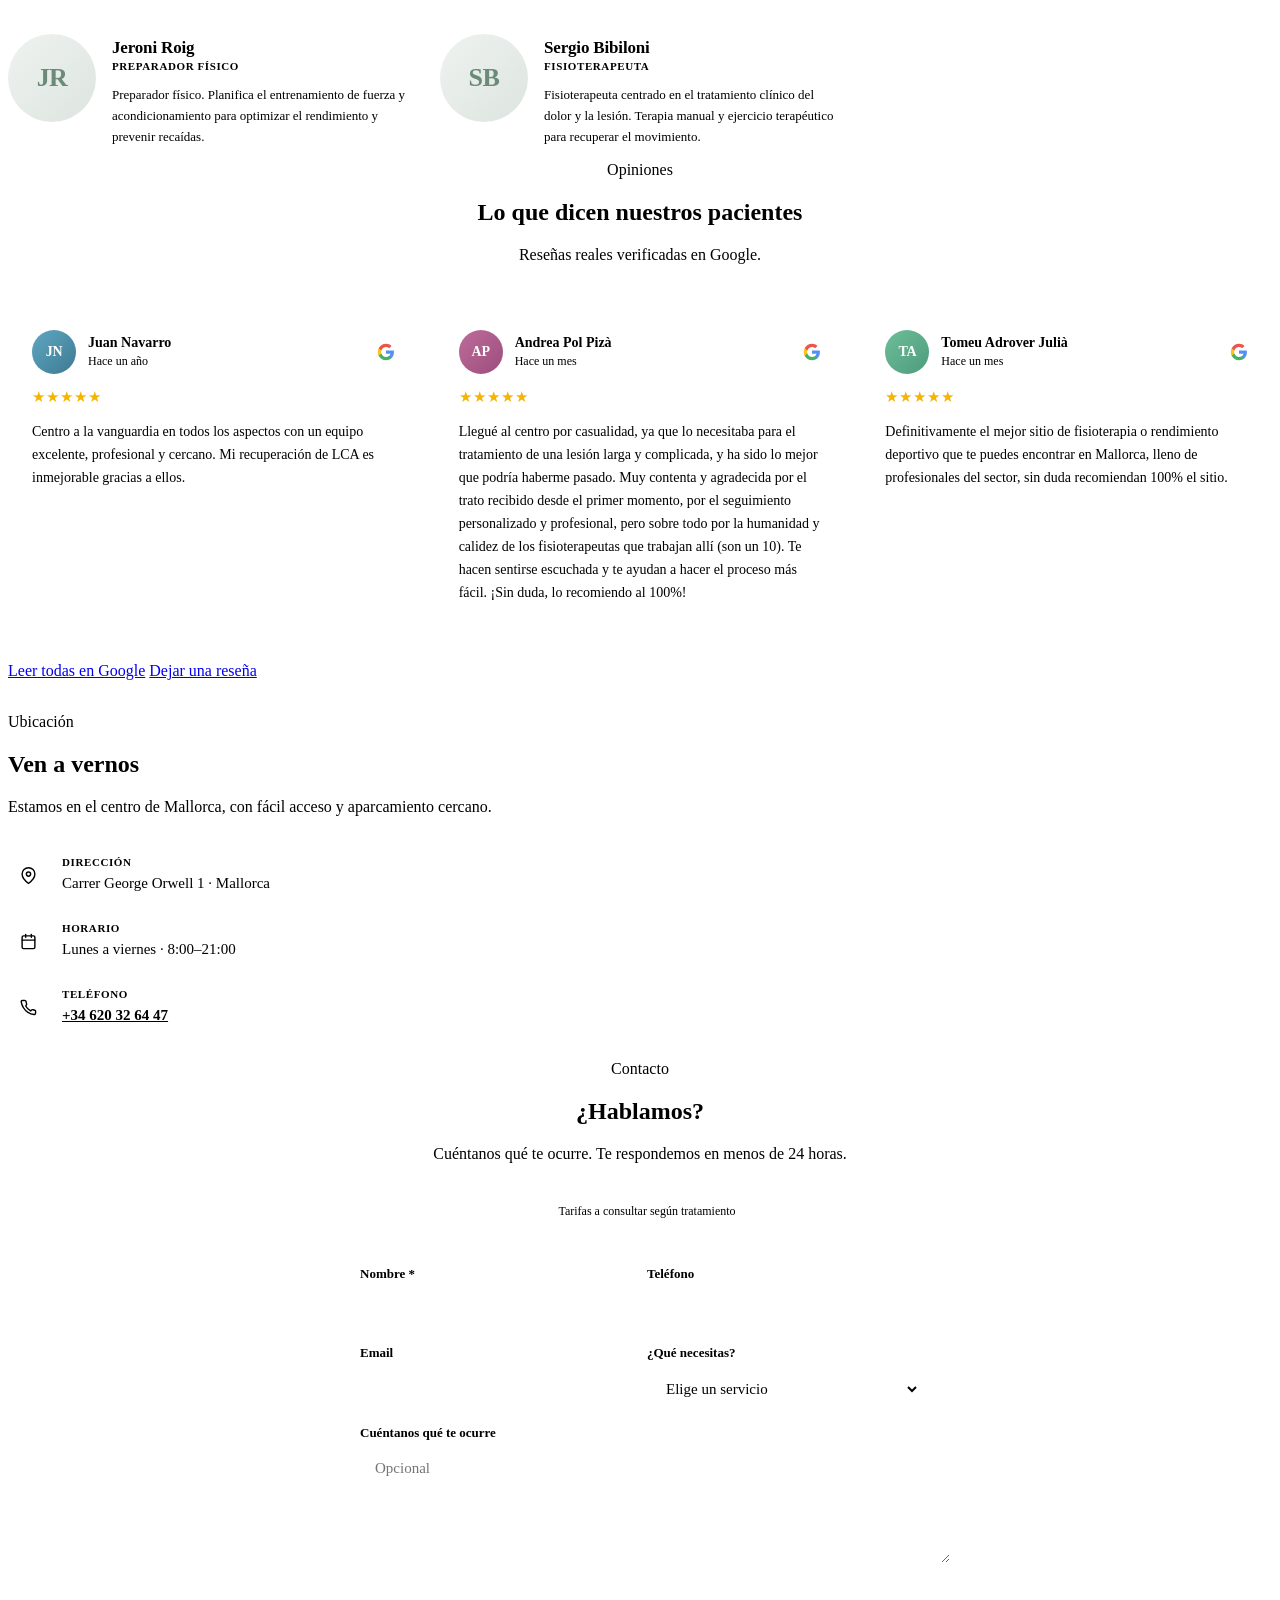
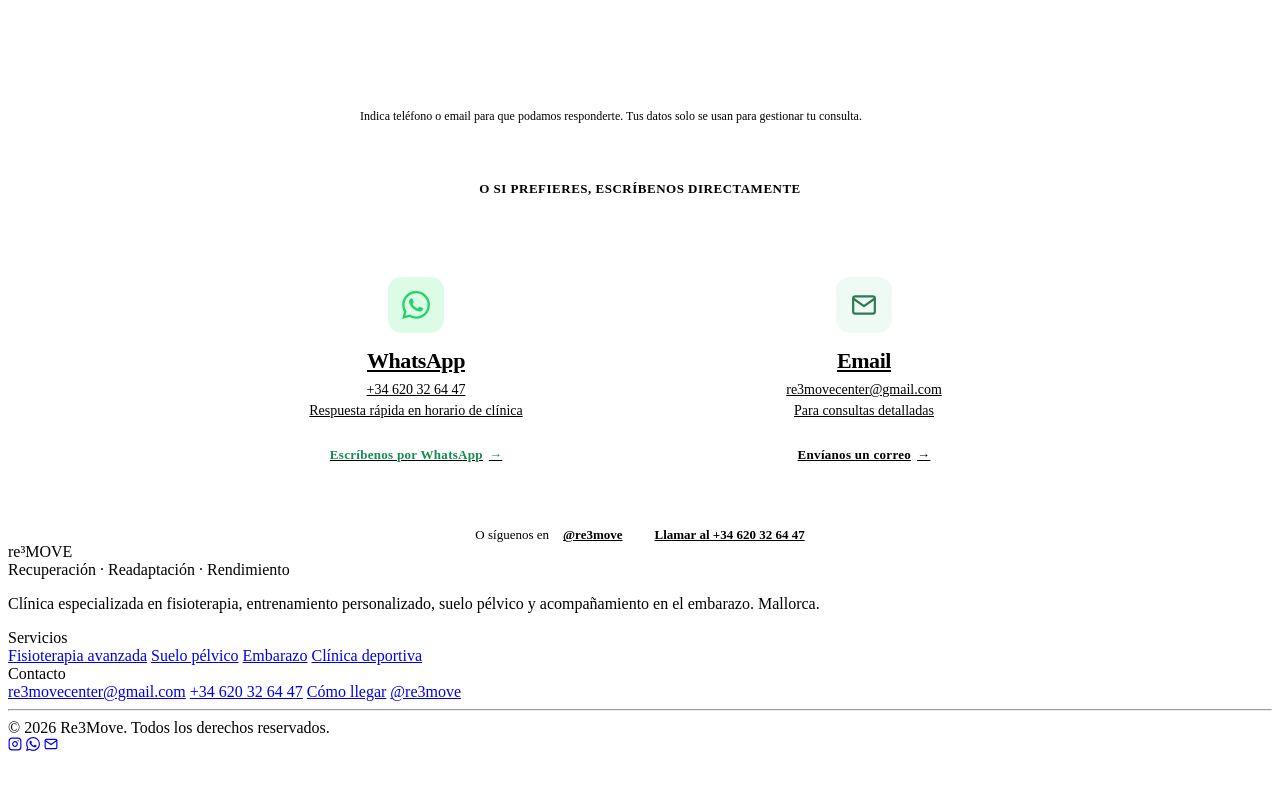
==== commit 626b6509: "fix(visual): encuadre de fotos y foto de neuromodulación - Hero index: la columna de la imagen colap" ====
--- a/public/index.html
+++ b/public/index.html
@@ -53,9 +53,10 @@
 .hero { min-height: 100vh; background: linear-gradient(157deg, #2f4a3d 0%, #3a5748 46%, #283b30 100%); display: flex; align-items: center; position: relative; overflow: hidden; padding-top: 68px; }
 .hero::after { content:''; position:absolute; inset:0; z-index:1; pointer-events:none; background: radial-gradient(ellipse 58% 50% at 82% 30%, rgba(77,190,110,0.16) 0%, transparent 60%), radial-gradient(ellipse 70% 60% at 8% 92%, rgba(0,0,0,0.30) 0%, transparent 55%); }
 .hero::before { content:''; position:absolute; inset:0; z-index:1; pointer-events:none; opacity:0.4; mix-blend-mode:overlay; background-image:url("data:image/svg+xml,%3Csvg xmlns='http://www.w3.org/2000/svg' width='160' height='160'%3E%3Cfilter id='n'%3E%3CfeTurbulence type='fractalNoise' baseFrequency='0.85' numOctaves='2' stitchTiles='stitch'/%3E%3C/filter%3E%3Crect width='100%25' height='100%25' filter='url(%23n)'/%3E%3C/svg%3E"); background-size:160px 160px; }
-.hero-inner { position: relative; z-index: 2; padding: 80px 0; display: grid; grid-template-columns: 1.15fr 0.85fr; gap: 56px; align-items: center; }
-.hero-media { position: relative; }
-.hero-media img { width: 100%; height: 540px; object-fit: cover; object-position: center top; border-radius: 20px; border: 1px solid rgba(255,255,255,0.12); box-shadow: 0 24px 60px rgba(0,0,0,0.28); display: block; }
+.hero-inner { position: relative; z-index: 2; padding: 80px 0; display: grid; grid-template-columns: minmax(0, 1.1fr) minmax(380px, 0.9fr); gap: 56px; align-items: center; }
+.hero-copy { min-width: 0; }
+.hero-media { position: relative; min-width: 0; }
+.hero-media img { width: 100%; height: 540px; object-fit: cover; object-position: center 30%; border-radius: 20px; border: 1px solid rgba(255,255,255,0.12); box-shadow: 0 24px 60px rgba(0,0,0,0.28); display: block; }
 .hero-media::after { content:''; position:absolute; inset:0; border-radius:20px; background: linear-gradient(160deg, rgba(58,87,72,0) 55%, rgba(58,87,72,0.35) 100%); pointer-events:none; }
 @media (max-width: 900px) { .hero-inner { grid-template-columns: 1fr; gap: 0; } .hero-media { display: none; } }
 .hero-kicker { display: flex; align-items: center; gap: 10px; margin-bottom: 28px; }
